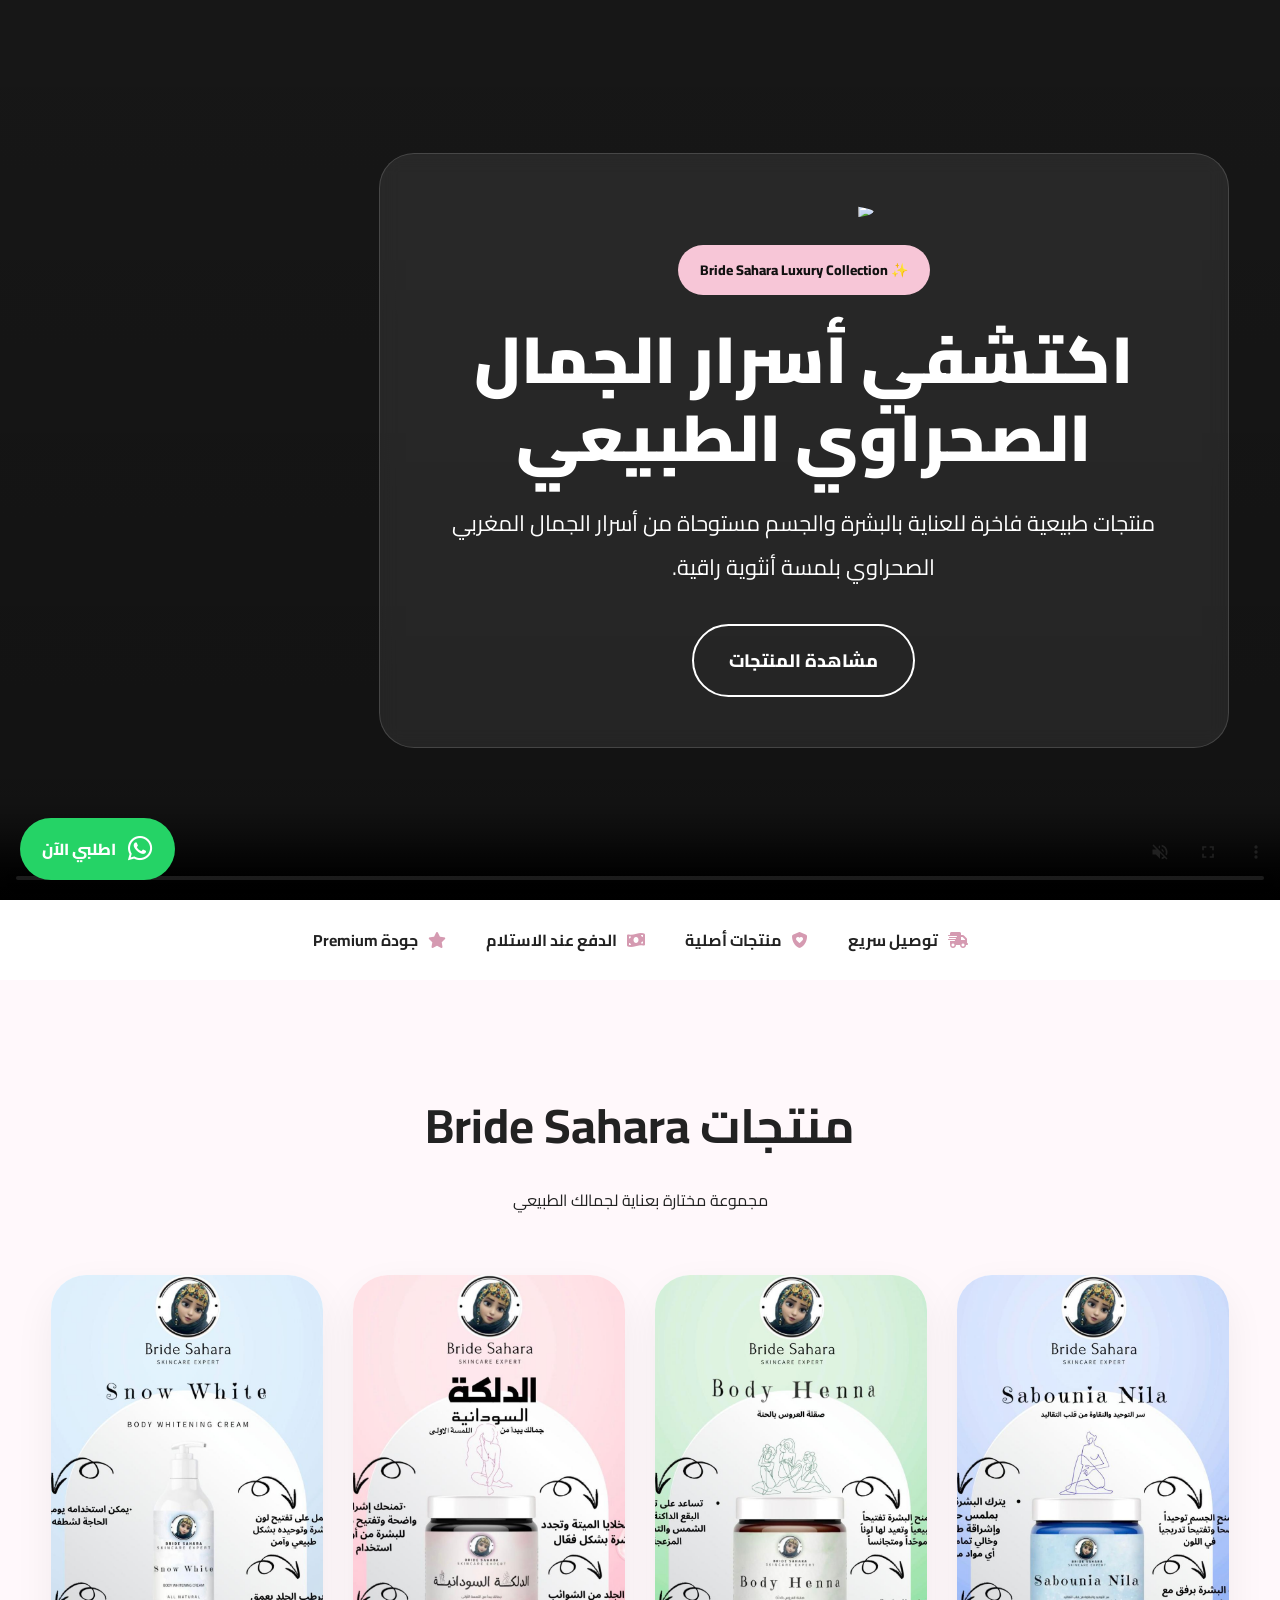
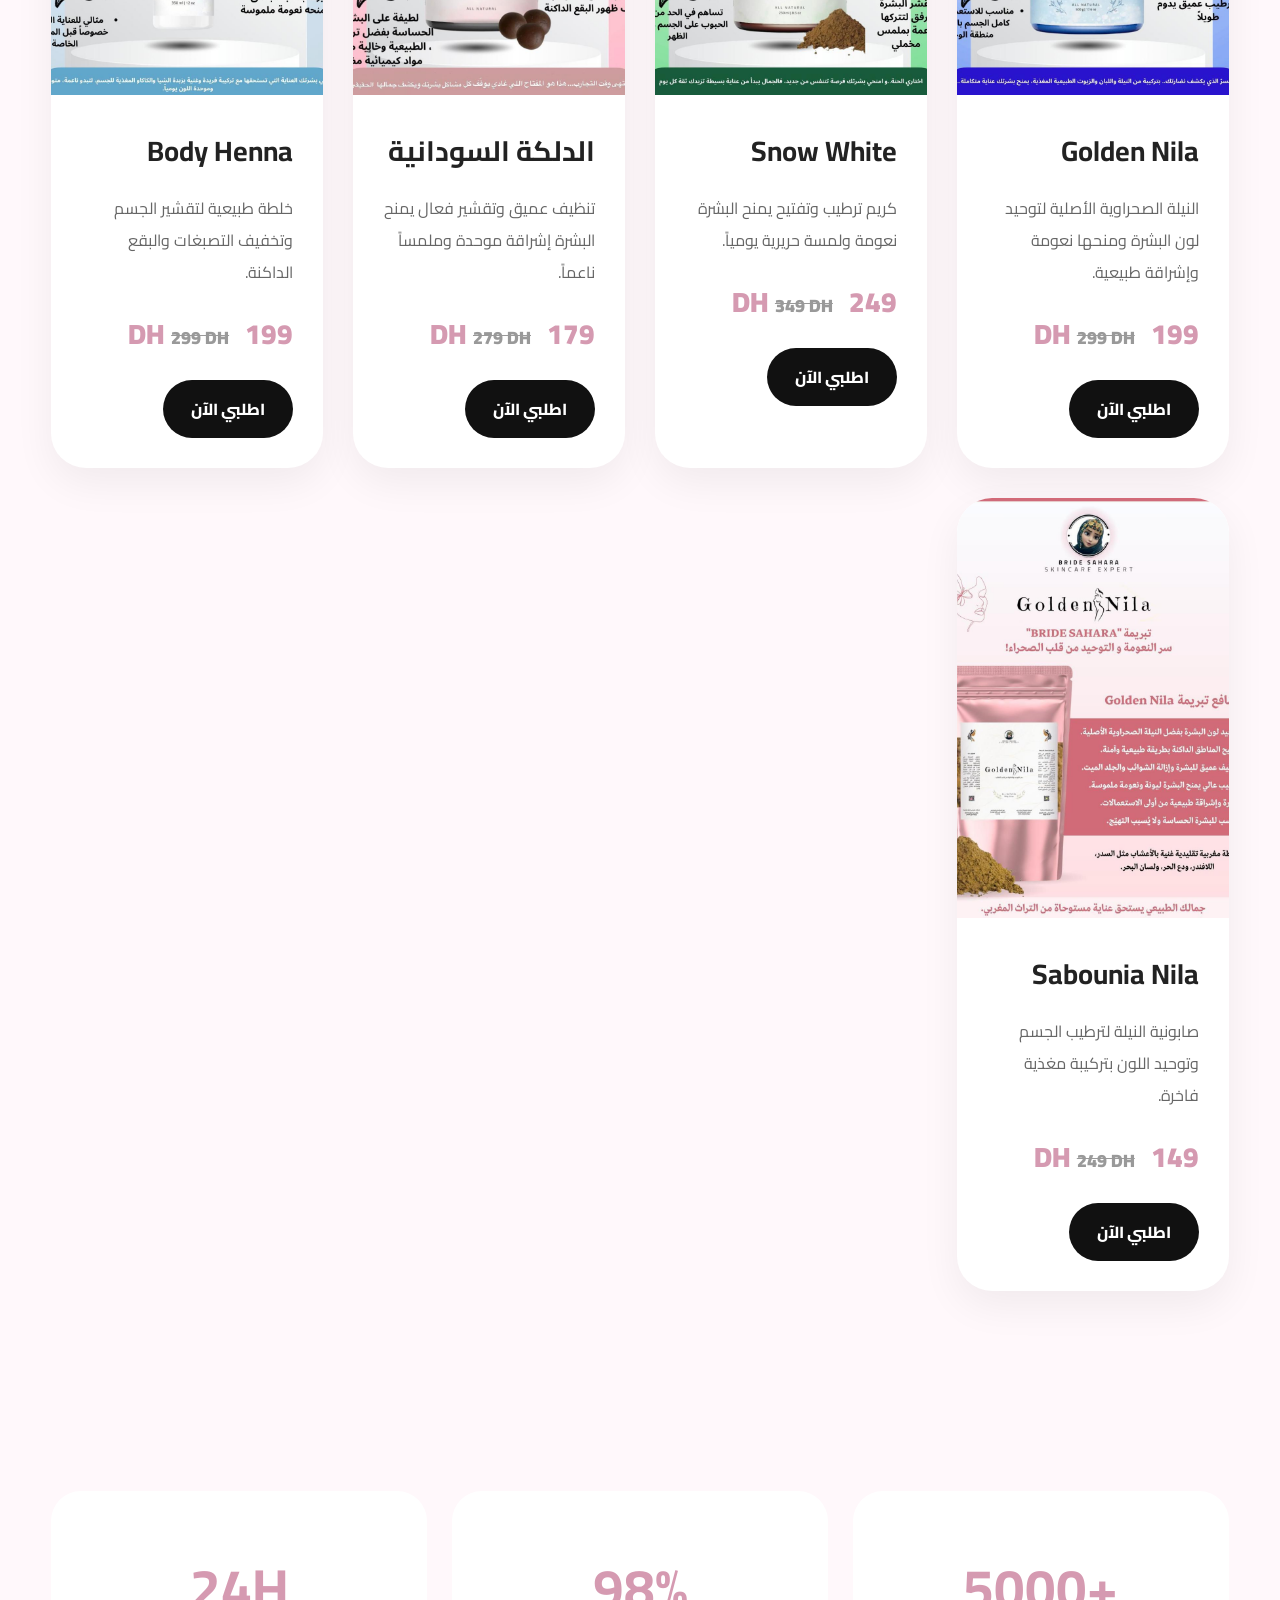
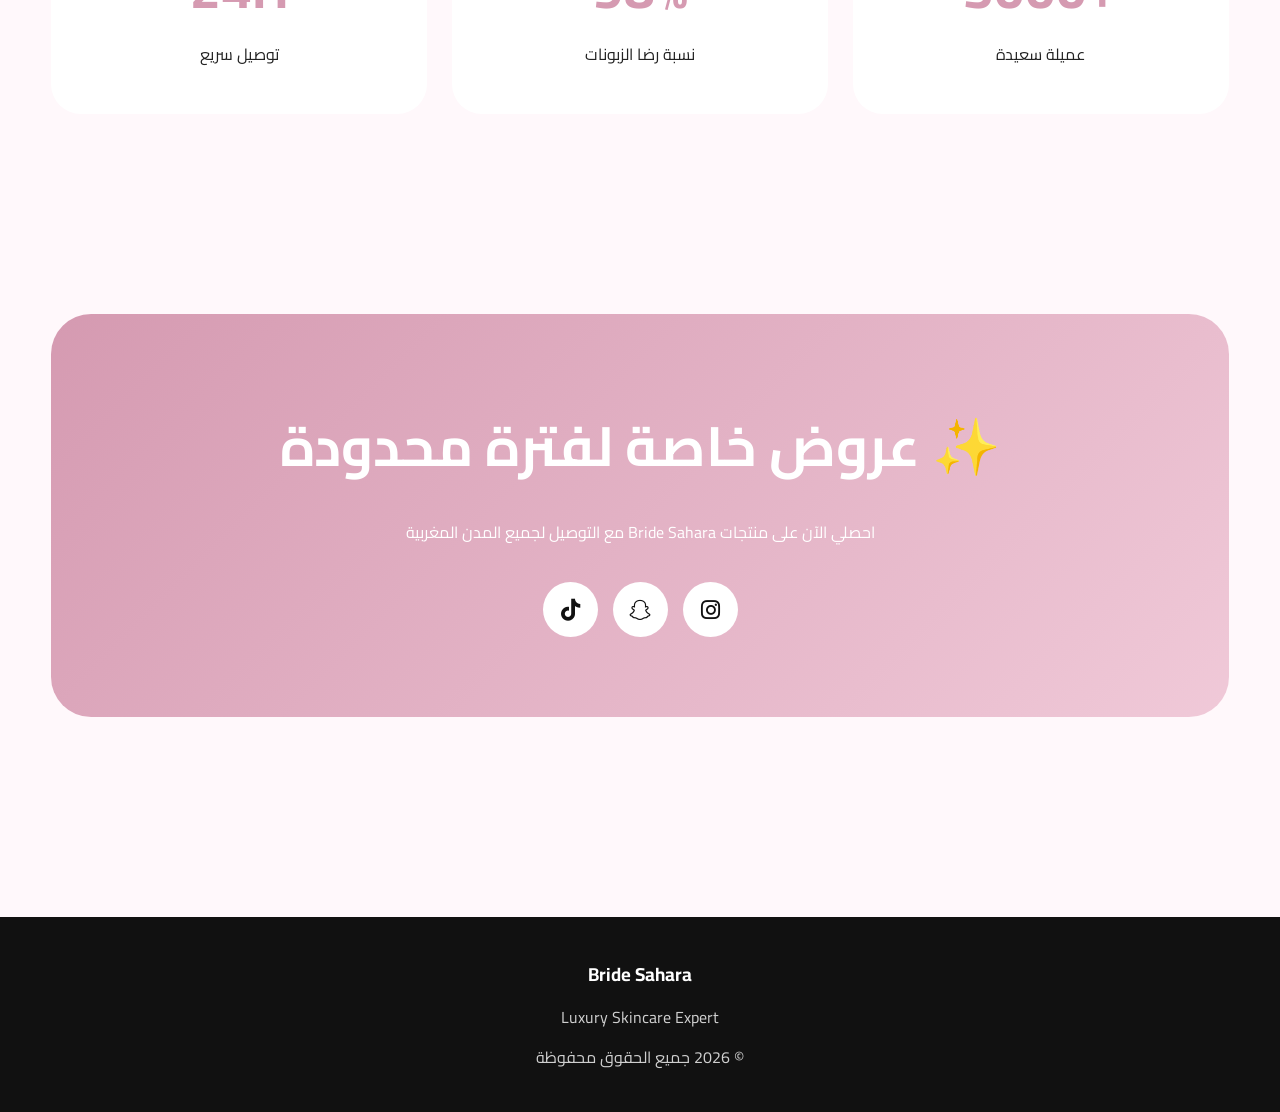
==== index.html @ 2fd05257 "Update index.html" ====
<!DOCTYPE html>
<html lang="ar" dir="rtl">

<head>

  <meta charset="UTF-8" />

  <meta name="viewport"
    content="width=device-width, initial-scale=1.0" />

  <title>Bride Sahara | Luxury Skincare</title>

  <meta name="description"
    content="Bride Sahara منتجات طبيعية فاخرة للعناية بالبشرة والجسم مستوحاة من أسرار الجمال الصحراوي المغربي." />

  <meta name="keywords"
    content="Bride Sahara, العناية بالبشرة, النيلة الصحراوية, الدلكة السودانية, الحمام المغربي" />

  <link rel="preconnect"
    href="https://fonts.googleapis.com">

  <link rel="preconnect"
    href="https://fonts.gstatic.com"
    crossorigin>

  <link
    href="https://fonts.googleapis.com/css2?family=Cairo:wght@300;400;600;700;800;900&display=swap"
    rel="stylesheet">

  <link rel="stylesheet"
    href="https://cdnjs.cloudflare.com/ajax/libs/font-awesome/6.5.2/css/all.min.css" />

  <link rel="stylesheet"
    href="https://unpkg.com/aos@2.3.4/dist/aos.css" />

  <link rel="stylesheet"
    href="style.css">

</head>

<body>

  <!-- HERO -->

  <section class="hero">

    <div class="video-container">

  <video class="hero-video"
    autoplay
    muted
    loop
    playsinline
    controls>

    <source src="./images/1.mp4"
      type="video/mp4">

  </video>

</div>

    <div class="hero-overlay"></div>

    <div class="container">

      <div class="hero-content"
        data-aos="zoom-in">

        <img src="images/logo.png"
          class="logo">

        <span class="badge">

          ✨ Bride Sahara Luxury Collection

        </span>

        <h1>

          اكتشفي أسرار الجمال الصحراوي الطبيعي

        </h1>

        <p>

          منتجات طبيعية فاخرة للعناية بالبشرة والجسم مستوحاة من أسرار الجمال المغربي الصحراوي بلمسة أنثوية راقية.

        </p>

        <div class="hero-btns">

          <a href="#products"
            class="btn btn-outline">

            مشاهدة المنتجات

          </a>

        </div>

      </div>

    </div>

  </section>

  <!-- TRUST -->

  <section class="trust-bar">

    <div class="trust-item">
      <i class="fa-solid fa-truck-fast"></i>
      توصيل سريع
    </div>

    <div class="trust-item">
      <i class="fa-solid fa-shield-heart"></i>
      منتجات أصلية
    </div>

    <div class="trust-item">
      <i class="fa-solid fa-money-bill-wave"></i>
      الدفع عند الاستلام
    </div>

    <div class="trust-item">
      <i class="fa-solid fa-star"></i>
      جودة Premium
    </div>

  </section>

  <!-- PRODUCTS -->

  <section class="section"
    id="products">

    <div class="container">

      <div class="section-title"
        data-aos="fade-up">

        <h2>

          منتجات Bride Sahara

        </h2>

        <p>

          مجموعة مختارة بعناية لجمالك الطبيعي

        </p>

      </div>

      <div class="products-grid">

        <!-- PRODUCT 1 -->

        <div class="product-card"
          data-aos="fade-up">

          <img src="images/1.jpeg">

          <div class="product-info">

            <h3>Golden Nila</h3>

            <p>

              النيلة الصحراوية الأصلية لتوحيد لون البشرة ومنحها نعومة وإشراقة طبيعية.

            </p>

            <div class="product-price">

              199 DH

              <span>

                299 DH

              </span>

            </div>

            <button class="product-btn"
              onclick="openModal('Golden Nila')">

              اطلبي الآن

            </button>

          </div>

        </div>

        <!-- PRODUCT 2 -->

        <div class="product-card"
          data-aos="fade-up">

          <img src="images/2.jpeg">

          <div class="product-info">

            <h3>Snow White</h3>

            <p>

              كريم ترطيب وتفتيح يمنح البشرة نعومة ولمسة حريرية يومياً.

            </p>

            <div class="product-price">

              249 DH

              <span>

                349 DH

              </span>

            </div>

            <button class="product-btn"
              onclick="openModal('Snow White')">

              اطلبي الآن

            </button>

          </div>

        </div>

        <!-- PRODUCT 3 -->

        <div class="product-card"
          data-aos="fade-up">

          <img src="images/3.jpeg">

          <div class="product-info">

            <h3>الدلكة السودانية</h3>

            <p>

              تنظيف عميق وتقشير فعال يمنح البشرة إشراقة موحدة وملمساً ناعماً.

            </p>

            <div class="product-price">

              179 DH

              <span>

                279 DH

              </span>

            </div>

            <button class="product-btn"
              onclick="openModal('الدلكة السودانية')">

              اطلبي الآن

            </button>

          </div>

        </div>

        <!-- PRODUCT 4 -->

        <div class="product-card"
          data-aos="fade-up">

          <img src="images/4.jpeg">

          <div class="product-info">

            <h3>Body Henna</h3>

            <p>

              خلطة طبيعية لتقشير الجسم وتخفيف التصبغات والبقع الداكنة.

            </p>

            <div class="product-price">

              199 DH

              <span>

                299 DH

              </span>

            </div>

            <button class="product-btn"
              onclick="openModal('Body Henna')">

              اطلبي الآن

            </button>

          </div>

        </div>

        <!-- PRODUCT 5 -->

        <div class="product-card"
          data-aos="fade-up">

          <img src="images/5.jpeg">

          <div class="product-info">

            <h3>Sabounia Nila</h3>

            <p>

              صابونية النيلة لترطيب الجسم وتوحيد اللون بتركيبة مغذية فاخرة.

            </p>

            <div class="product-price">

              149 DH

              <span>

                249 DH

              </span>

            </div>

            <button class="product-btn"
              onclick="openModal('Sabounia Nila')">

              اطلبي الآن

            </button>

          </div>

        </div>

      </div>

    </div>

  </section>

  <!-- STATS -->

  <section class="section">

    <div class="container">

      <div class="stats">

        <div class="stat-box"
          data-aos="fade-up">

          <h3>+5000</h3>

          <p>

            عميلة سعيدة

          </p>

        </div>

        <div class="stat-box"
          data-aos="fade-up">

          <h3>98%</h3>

          <p>

            نسبة رضا الزبونات

          </p>

        </div>

        <div class="stat-box"
          data-aos="fade-up">

          <h3>24H</h3>

          <p>

            توصيل سريع

          </p>

        </div>

      </div>

    </div>

  </section>

  <!-- OFFER -->

  <section class="section">

    <div class="container">

      <div class="offer"
        data-aos="zoom-in">

        <h2>

          ✨ عروض خاصة لفترة محدودة

        </h2>

        <p>

          احصلي الآن على منتجات Bride Sahara مع التوصيل لجميع المدن المغربية

        </p>

        <div class="socials">

          <a href="https://www.instagram.com/bride_sahara/"
            target="_blank">

            <i class="fab fa-instagram"></i>

          </a>

          <a href="https://www.snapchat.com/@bride_sahara"
            target="_blank">

            <i class="fab fa-snapchat"></i>

          </a>

          <a href="https://www.tiktok.com/@bride__sahara"
            target="_blank">

            <i class="fab fa-tiktok"></i>

          </a>

        </div>

      </div>

    </div>

  </section>

  <!-- ORDER MODAL -->

  <div class="order-modal"
    id="orderModal">

    <div class="order-box">

      <span class="close-modal"
        onclick="closeModal()">

        &times;

      </span>

      <h2>

        طلب المنتج

      </h2>

      <form id="orderForm">

        <input type="text"
          id="fullname"
          placeholder="الاسم الكامل"
          required>

        <input type="tel"
          id="phone"
          placeholder="رقم الهاتف"
          required>

        <input type="text"
          id="address"
          placeholder="العنوان"
          required>

        <input type="text"
          id="product"
          readonly>

        <button type="submit">

          تأكيد الطلب عبر واتساب

        </button>

      </form>

    </div>

  </div>

  <!-- FLOATING -->

  <a href="https://wa.me/212605945494"
    class="floating-whatsapp"
    target="_blank">

    <i class="fab fa-whatsapp"></i>

    <span>

      اطلبي الآن

    </span>

  </a>

  <!-- FOOTER -->

  <footer>

    <h3>

      Bride Sahara

    </h3>

    <p>

      Luxury Skincare Expert

    </p>

    <p>

      © 2026 جميع الحقوق محفوظة

    </p>

  </footer>

  <script src="https://unpkg.com/aos@2.3.4/dist/aos.js"></script>

  <script>

    AOS.init({
      duration:1000,
      once:true
    });

    function openModal(productName){

      document.getElementById("orderModal").style.display = "flex";

      document.getElementById("product").value = productName;

    }

    function closeModal(){

      document.getElementById("orderModal").style.display = "none";

    }

    window.onclick = function(e){

      const modal = document.getElementById("orderModal");

      if(e.target == modal){

        modal.style.display = "none";

      }

    }

    document.getElementById("orderForm").addEventListener("submit",function(e){

      e.preventDefault();

      let fullname = document.getElementById("fullname").value;

      let phone = document.getElementById("phone").value;

      let address = document.getElementById("address").value;

      let product = document.getElementById("product").value;

      let message =
`طلب جديد %0A
الاسم: ${fullname}%0A
الهاتف: ${phone}%0A
العنوان: ${address}%0A
المنتج: ${product}`;

      window.open(`https://wa.me/212605945494?text=${message}`,'_blank');

    });

  </script>

</body>

</html>
---- style.css ----
*{
  margin:0;
  padding:0;
  box-sizing:border-box;
}

html{
  scroll-behavior:smooth;
}

body{
  font-family:'Cairo',sans-serif;
  background:#fff8fb;
  color:#222;
  overflow-x:hidden;
}

img{
  max-width:100%;
  display:block;
}

a{
  text-decoration:none;
}

.container{
  width:92%;
  max-width:1250px;
  margin:auto;
}

/* HERO */

.hero{
  min-height:100vh;
  position:relative;
  overflow:hidden;
  display:flex;
  align-items:center;
  justify-content:center;
  padding:120px 0;
}

.hero-video{
  position:absolute;
  inset:0;
  width:100%;
  height:100%;
  object-fit:cover;
}

.hero-overlay{
  position:absolute;
  inset:0;
  background:linear-gradient(rgba(0,0,0,.55),rgba(0,0,0,.65));
}

.hero-content{
  position:relative;
  z-index:5;
  text-align:center;
  color:white;
  max-width:850px;
  padding:50px;
  border-radius:35px;
  backdrop-filter:blur(10px);
  background:rgba(255,255,255,.08);
  border:1px solid rgba(255,255,255,.15);
}

.logo{
  width:140px;
  margin:auto;
  margin-bottom:25px;
  border-radius:50%;
}

.badge{
  display:inline-block;
  background:#f7c6d7;
  color:#111;
  padding:12px 22px;
  border-radius:60px;
  font-size:14px;
  font-weight:800;
  margin-bottom:25px;
}

.hero h1{
  font-size:65px;
  line-height:1.2;
  margin-bottom:25px;
  font-weight:900;
}

.hero p{
  font-size:22px;
  line-height:2;
  margin-bottom:35px;
}

.hero-btns{
  display:flex;
  gap:15px;
  justify-content:center;
  flex-wrap:wrap;
}

.btn{
  padding:18px 35px;
  border-radius:60px;
  font-size:18px;
  font-weight:800;
}

.btn-outline{
  border:2px solid white;
  color:white;
}

/* TRUST */

.trust-bar{
  background:white;
  padding:25px;
  display:flex;
  justify-content:center;
  gap:40px;
  flex-wrap:wrap;
}

.trust-item{
  display:flex;
  align-items:center;
  gap:10px;
  font-weight:700;
}

.trust-item i{
  color:#d59ab1;
}

/* SECTION */

.section{
  padding:100px 0;
}

.section-title{
  text-align:center;
  margin-bottom:60px;
}

.section-title h2{
  font-size:48px;
  margin-bottom:15px;
}

/* PRODUCTS */

.products-grid{
  display:grid;
  grid-template-columns:repeat(auto-fit,minmax(270px,1fr));
  gap:30px;
}

.product-card{
  background:white;
  border-radius:35px;
  overflow:hidden;
  box-shadow:0 15px 40px rgba(0,0,0,.06);
  transition:.4s;
}

.product-card:hover{
  transform:translateY(-10px);
}

.product-card img{
  width:100%;
  height:420px;
  object-fit:cover;
}

.product-info{
  padding:30px;
}

.product-info h3{
  font-size:28px;
  margin-bottom:15px;
}

.product-info p{
  line-height:2;
  color:#666;
  margin-bottom:20px;
}

.product-price{
  font-size:28px;
  font-weight:900;
  color:#d59ab1;
  margin-bottom:20px;
}

.product-price span{
  font-size:18px;
  color:#999;
  text-decoration:line-through;
  margin-right:10px;
}

.product-btn{
  border:none;
  background:#111;
  color:white;
  padding:14px 28px;
  border-radius:50px;
  font-family:'Cairo',sans-serif;
  font-size:16px;
  font-weight:800;
  cursor:pointer;
}

/* STATS */

.stats{
  display:grid;
  grid-template-columns:repeat(auto-fit,minmax(240px,1fr));
  gap:25px;
}

.stat-box{
  background:white;
  padding:45px;
  border-radius:30px;
  text-align:center;
}

.stat-box h3{
  font-size:55px;
  color:#d59ab1;
}

/* OFFER */

.offer{
  background:linear-gradient(135deg,#d59ab1,#f0c9d8);
  border-radius:40px;
  padding:80px 30px;
  text-align:center;
  color:white;
}

.offer h2{
  font-size:55px;
  margin-bottom:20px;
}

/* SOCIAL */

.socials{
  display:flex;
  justify-content:center;
  gap:15px;
  margin-top:35px;
}

.socials a{
  width:55px;
  height:55px;
  border-radius:50%;
  background:white;
  color:#111;
  display:flex;
  align-items:center;
  justify-content:center;
  font-size:22px;
}

/* MODAL */

.order-modal{
  position:fixed;
  inset:0;
  background:rgba(0,0,0,.7);
  display:none;
  align-items:center;
  justify-content:center;
  z-index:9999;
  padding:20px;
}

.order-box{
  background:white;
  width:100%;
  max-width:500px;
  border-radius:30px;
  padding:40px;
  position:relative;
}

.close-modal{
  position:absolute;
  top:15px;
  left:20px;
  font-size:35px;
  cursor:pointer;
}

.order-box h2{
  margin-bottom:25px;
  text-align:center;
}

.order-box form{
  display:flex;
  flex-direction:column;
  gap:15px;
}

.order-box input{
  padding:16px;
  border-radius:14px;
  border:1px solid #ddd;
  font-family:'Cairo',sans-serif;
}

.order-box button{
  background:#25D366;
  color:white;
  border:none;
  padding:16px;
  border-radius:14px;
  font-size:18px;
  font-weight:800;
  cursor:pointer;
}

/* FLOATING */

.floating-whatsapp{
  position:fixed;
  bottom:20px;
  left:20px;
  background:#25D366;
  color:white;
  padding:16px 22px;
  border-radius:60px;
  display:flex;
  align-items:center;
  gap:12px;
  z-index:999;
  font-weight:800;
}

.floating-whatsapp i{
  font-size:28px;
}

/* FOOTER */

footer{
  background:#111;
  color:white;
  text-align:center;
  padding:40px 20px;
  margin-top:100px;
}

footer p{
  opacity:.8;
  margin-top:10px;
}

/* MOBILE */

@media(max-width:768px){

  .hero{
    padding:80px 0;
  }

  .hero-content{
    padding:35px 25px;
  }

  .hero h1{
    font-size:40px;
  }

  .hero p{
    font-size:18px;
  }

  .section-title h2{
    font-size:34px;
  }

  .offer h2{
    font-size:38px;
  }

  .product-card img{
    height:auto;
  }

}
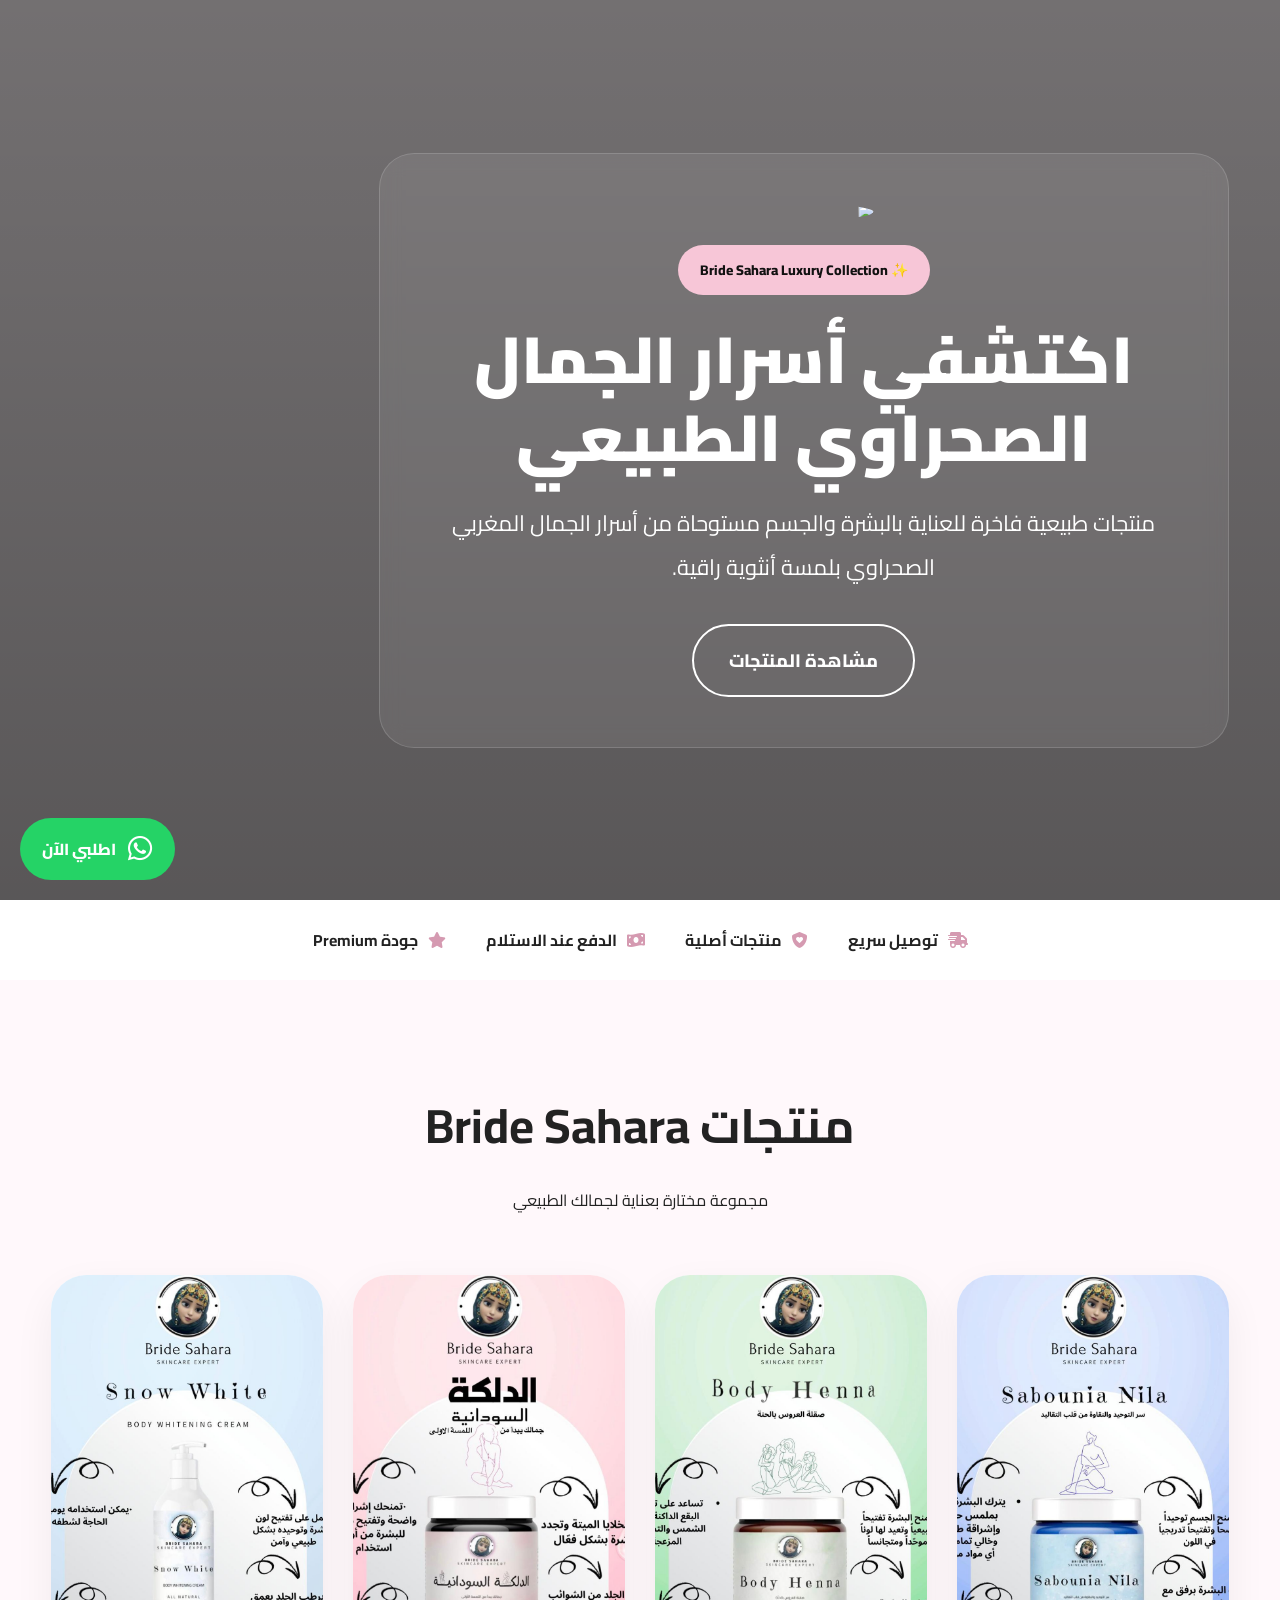
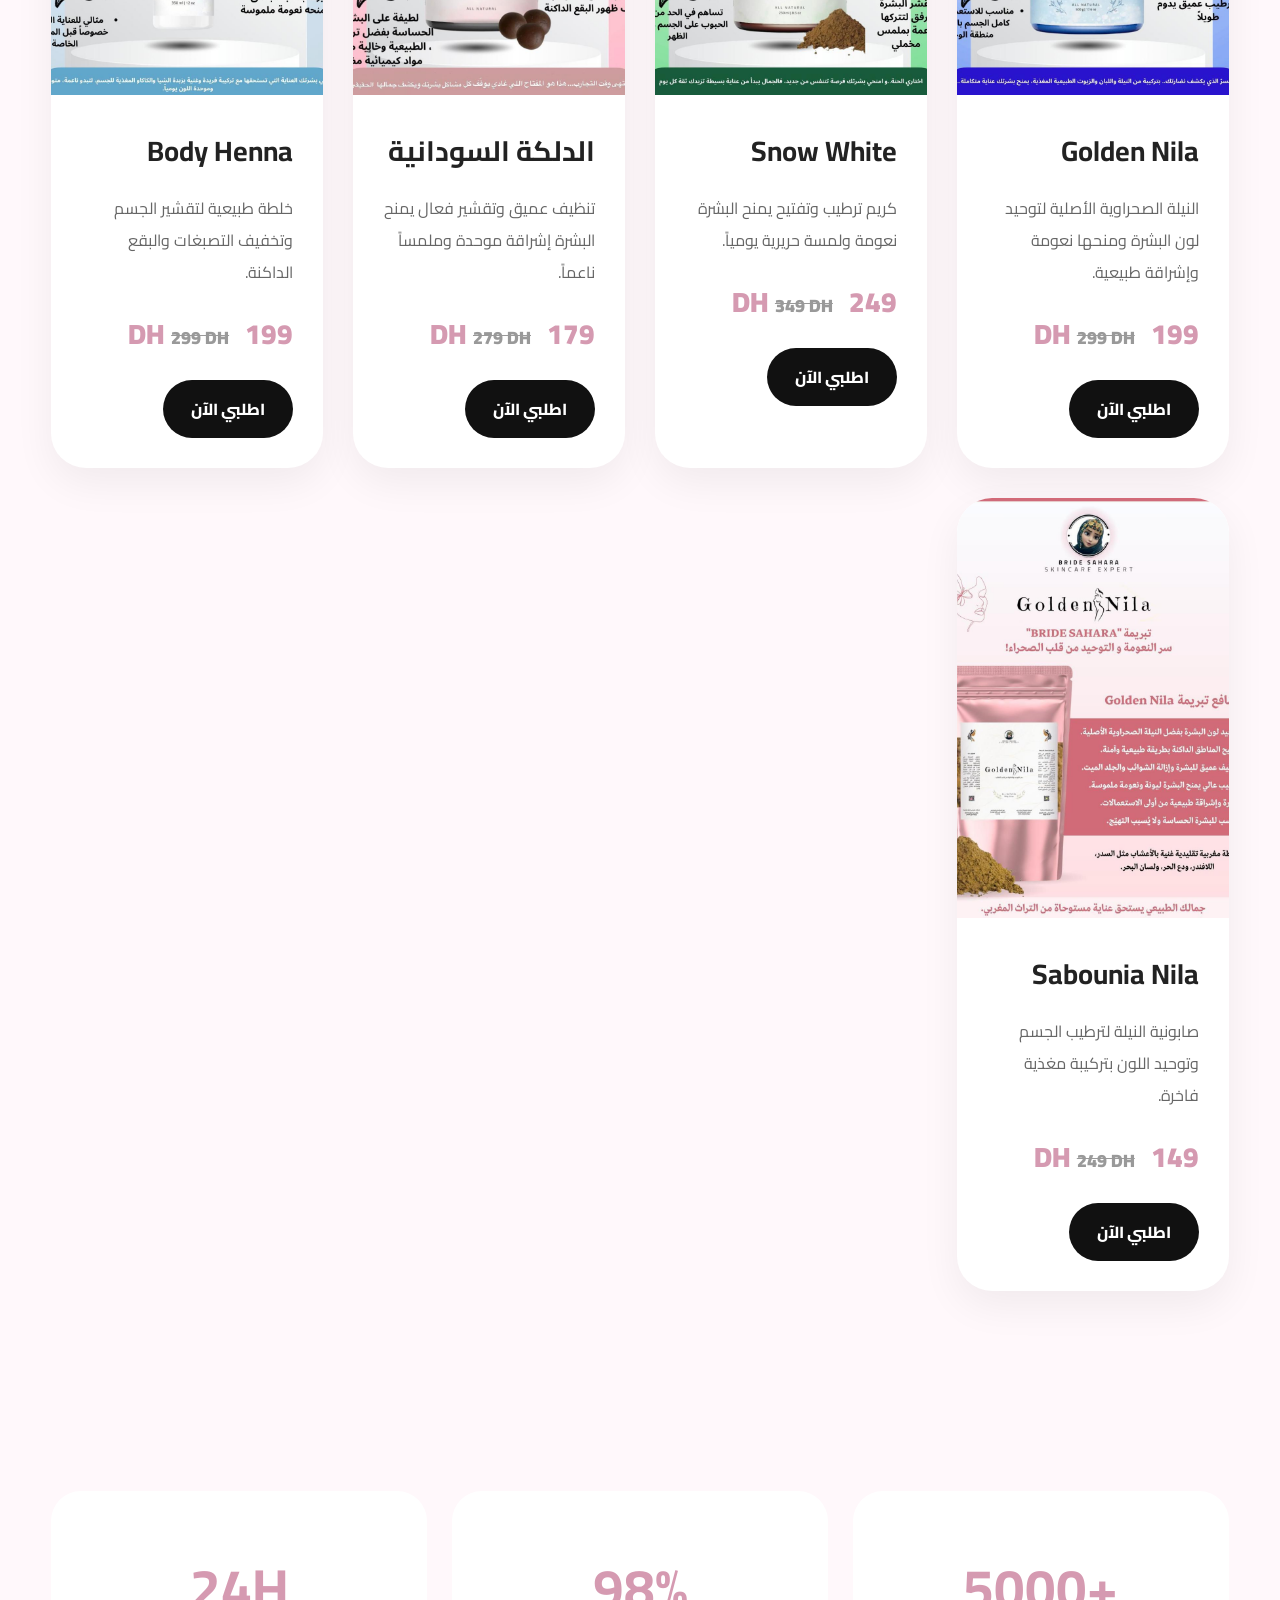
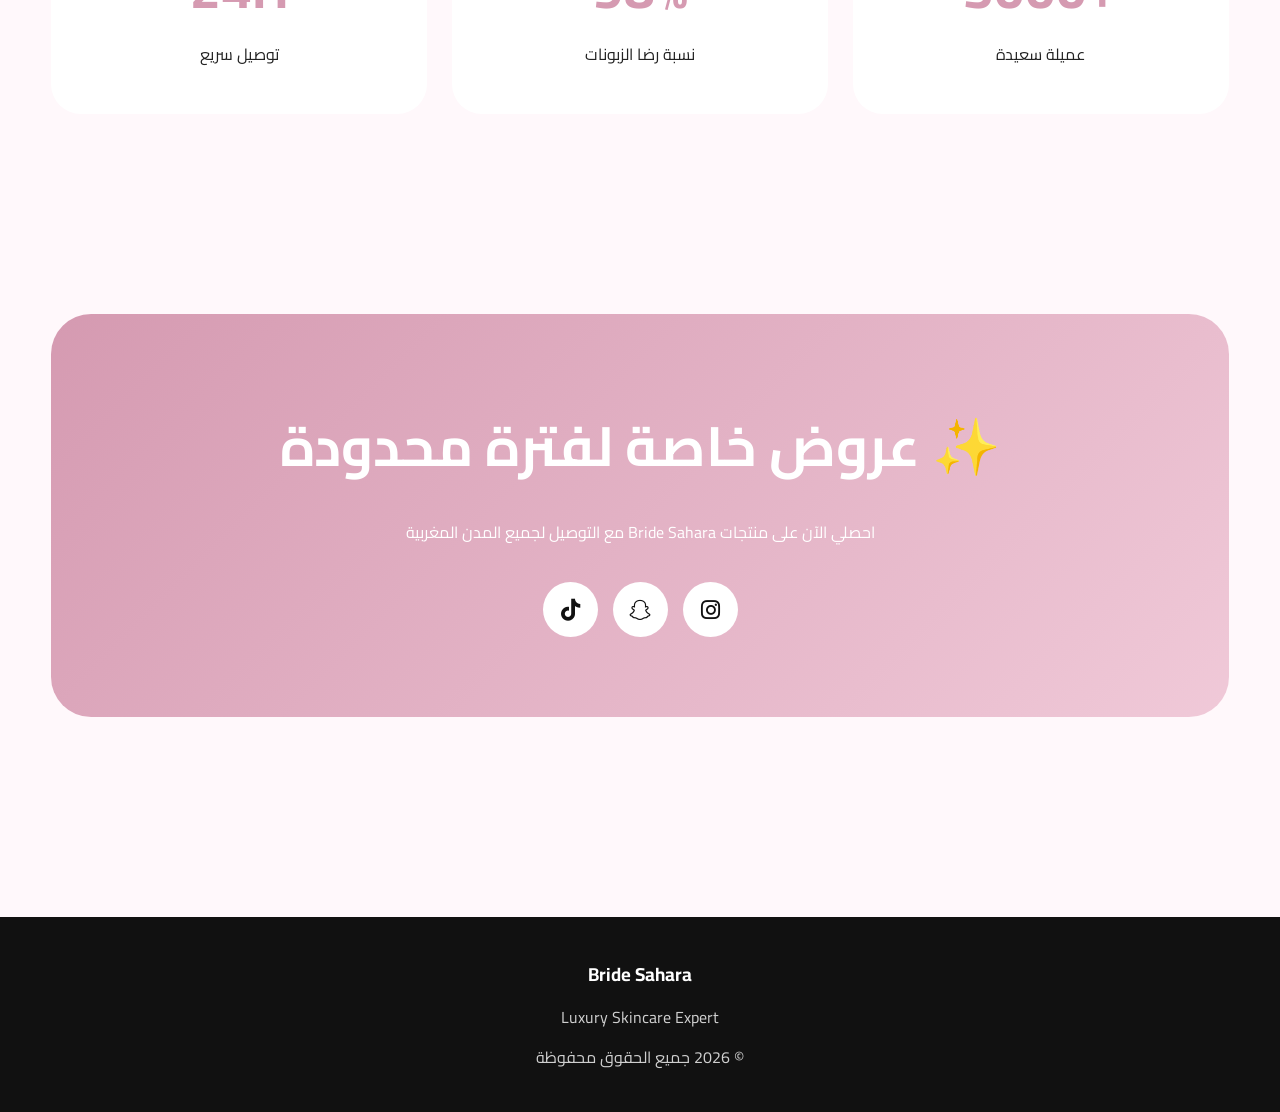
==== commit 0e679574: "Update index.html" ====
--- a/index.html
+++ b/index.html
@@ -46,19 +46,18 @@
 
     <div class="video-container">
 
-  <video class="hero-video"
-    autoplay
-    muted
-    loop
-    playsinline
-    controls>
-
-    <source src="./images/1.mp4"
-      type="video/mp4">
-
-  </video>
-
-</div>
+      <video class="hero-video"
+        autoplay
+        muted
+        loop
+        playsinline>
+
+        <source src="./images/1.mp4"
+          type="video/mp4">
+
+      </video>
+
+    </div>
 
     <div class="hero-overlay"></div>
 
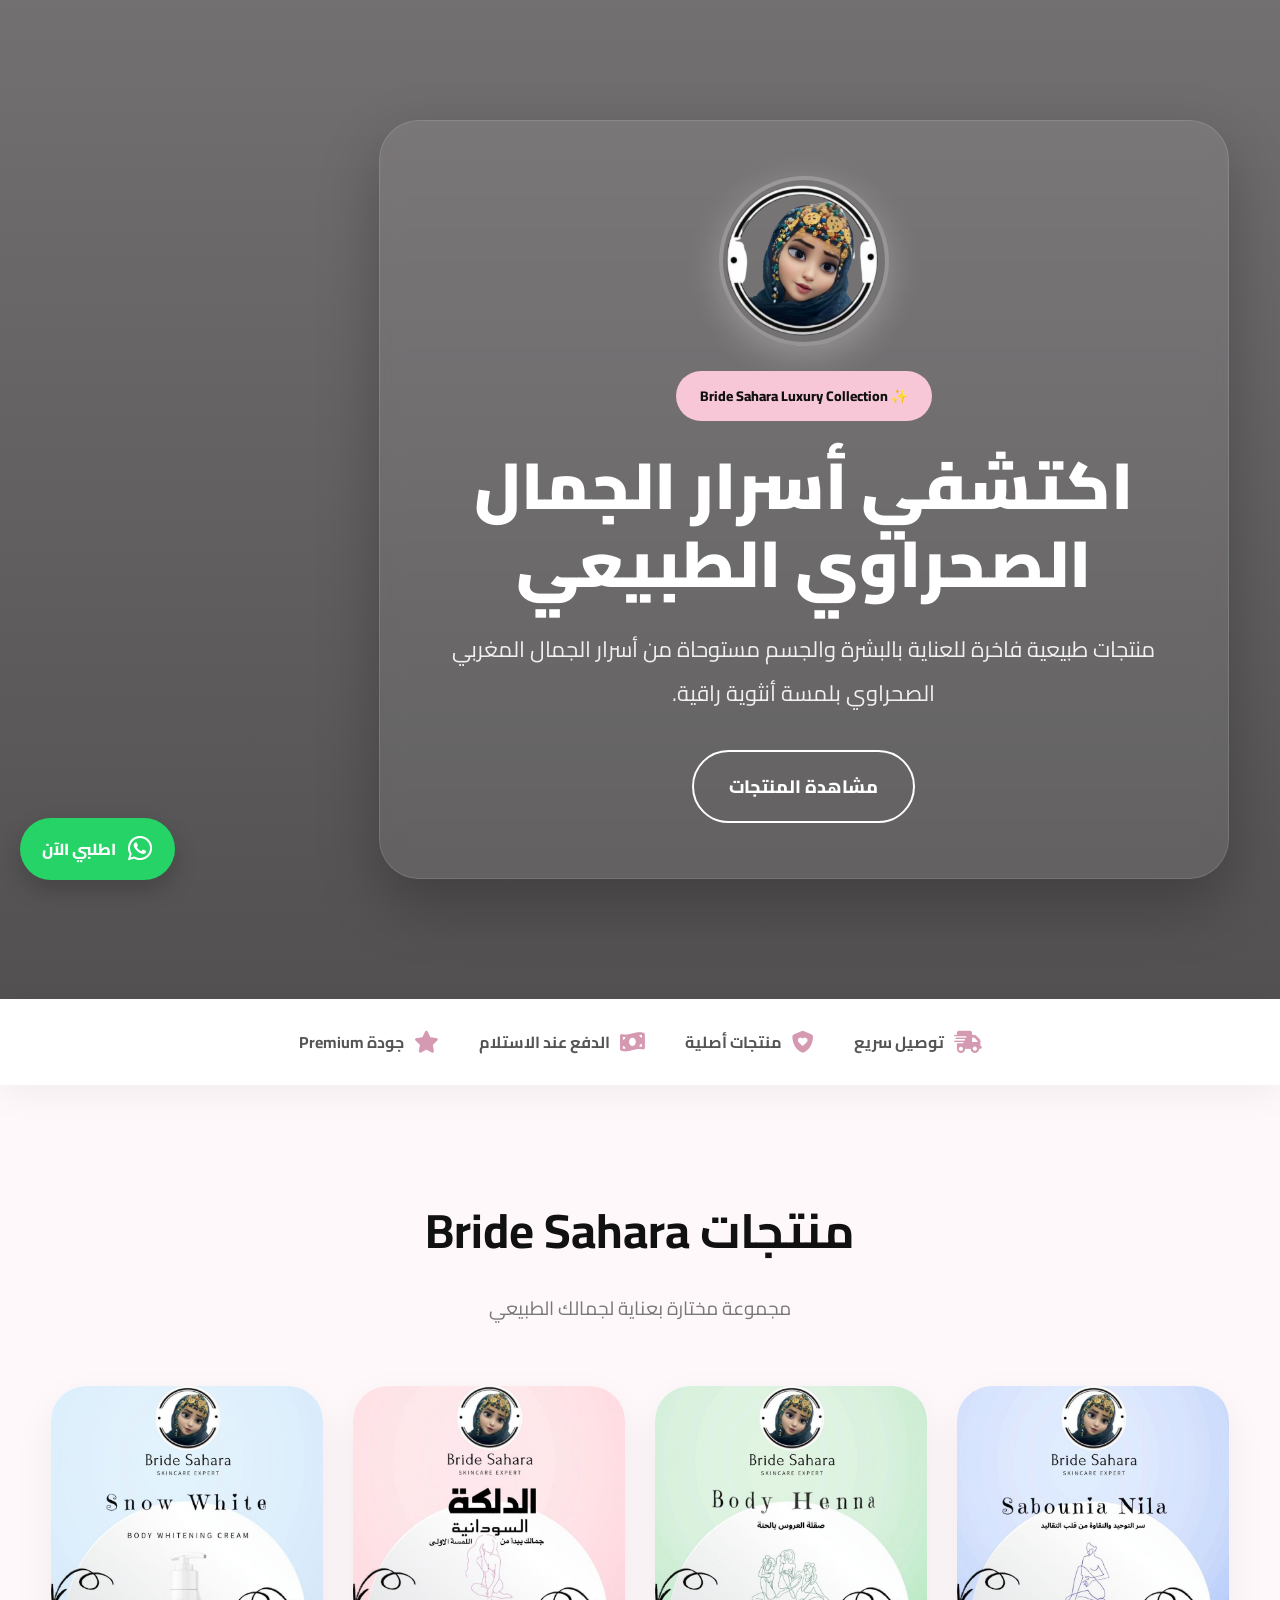
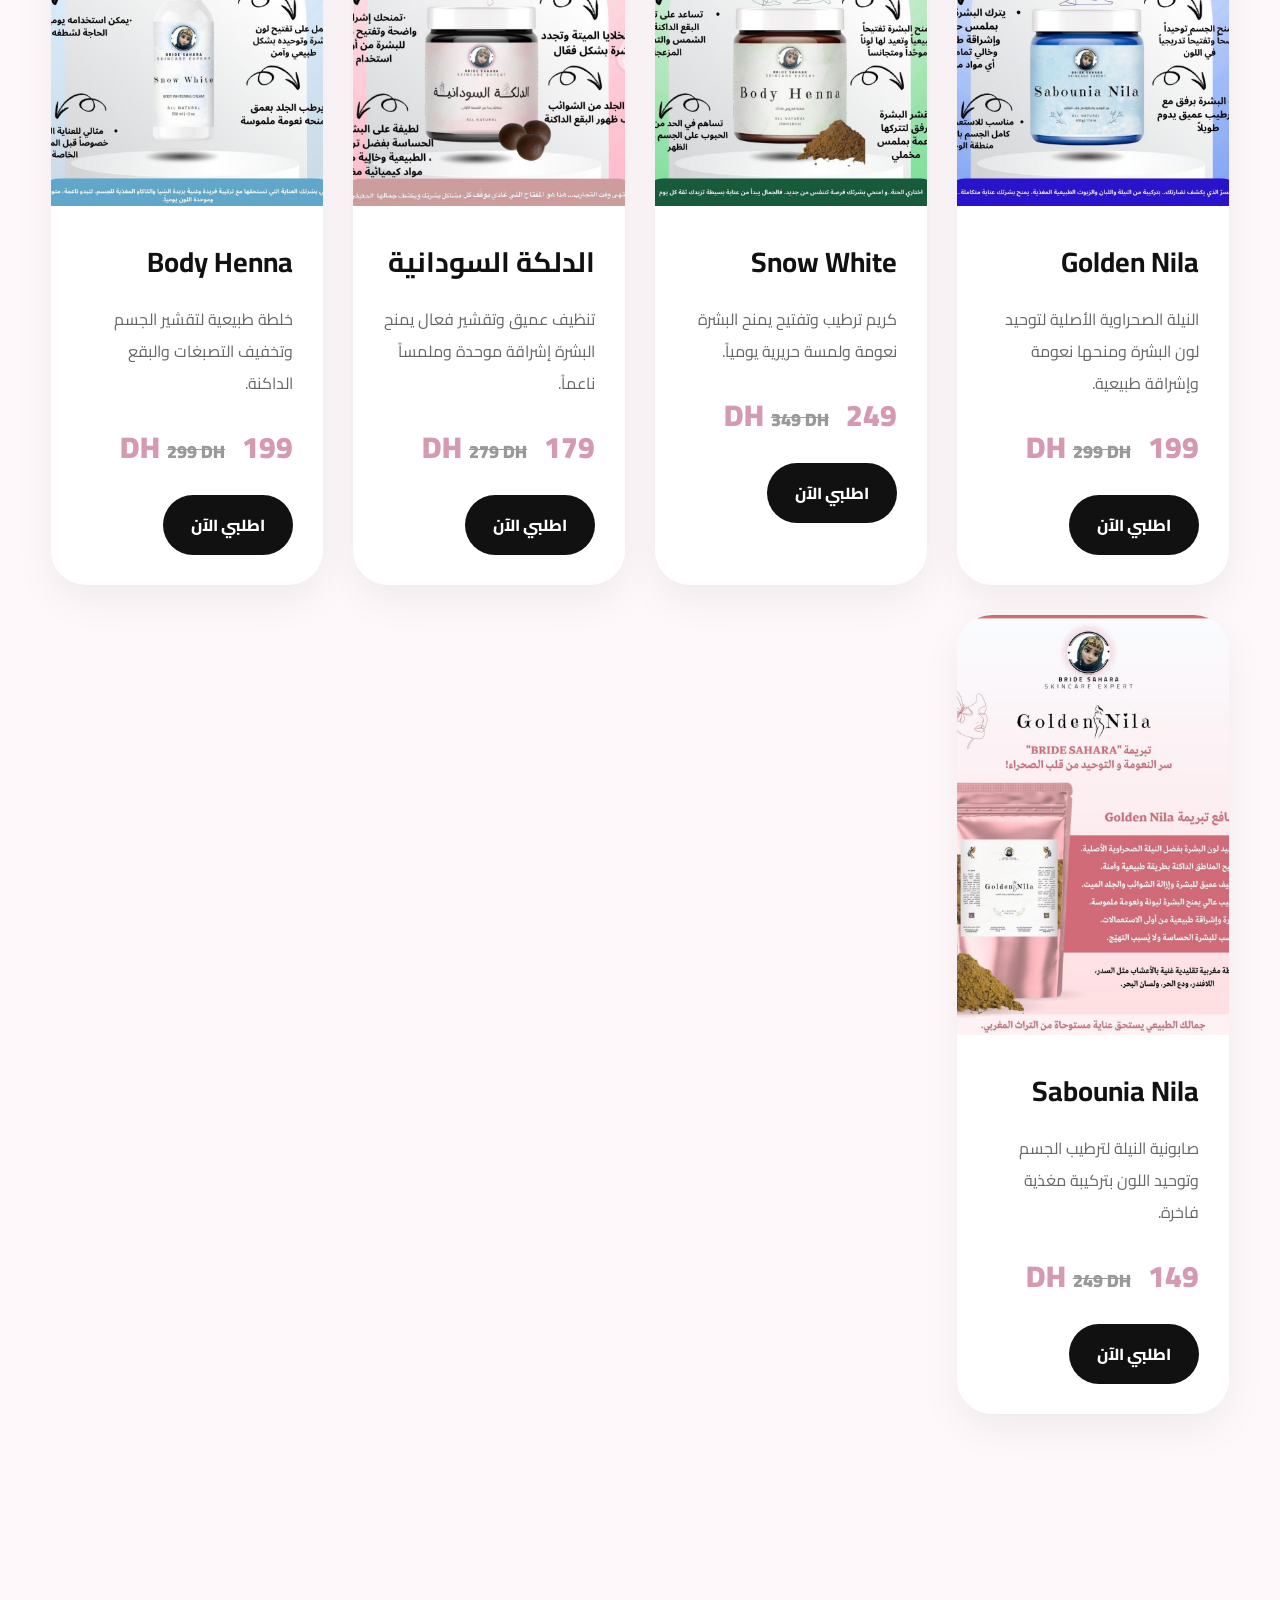
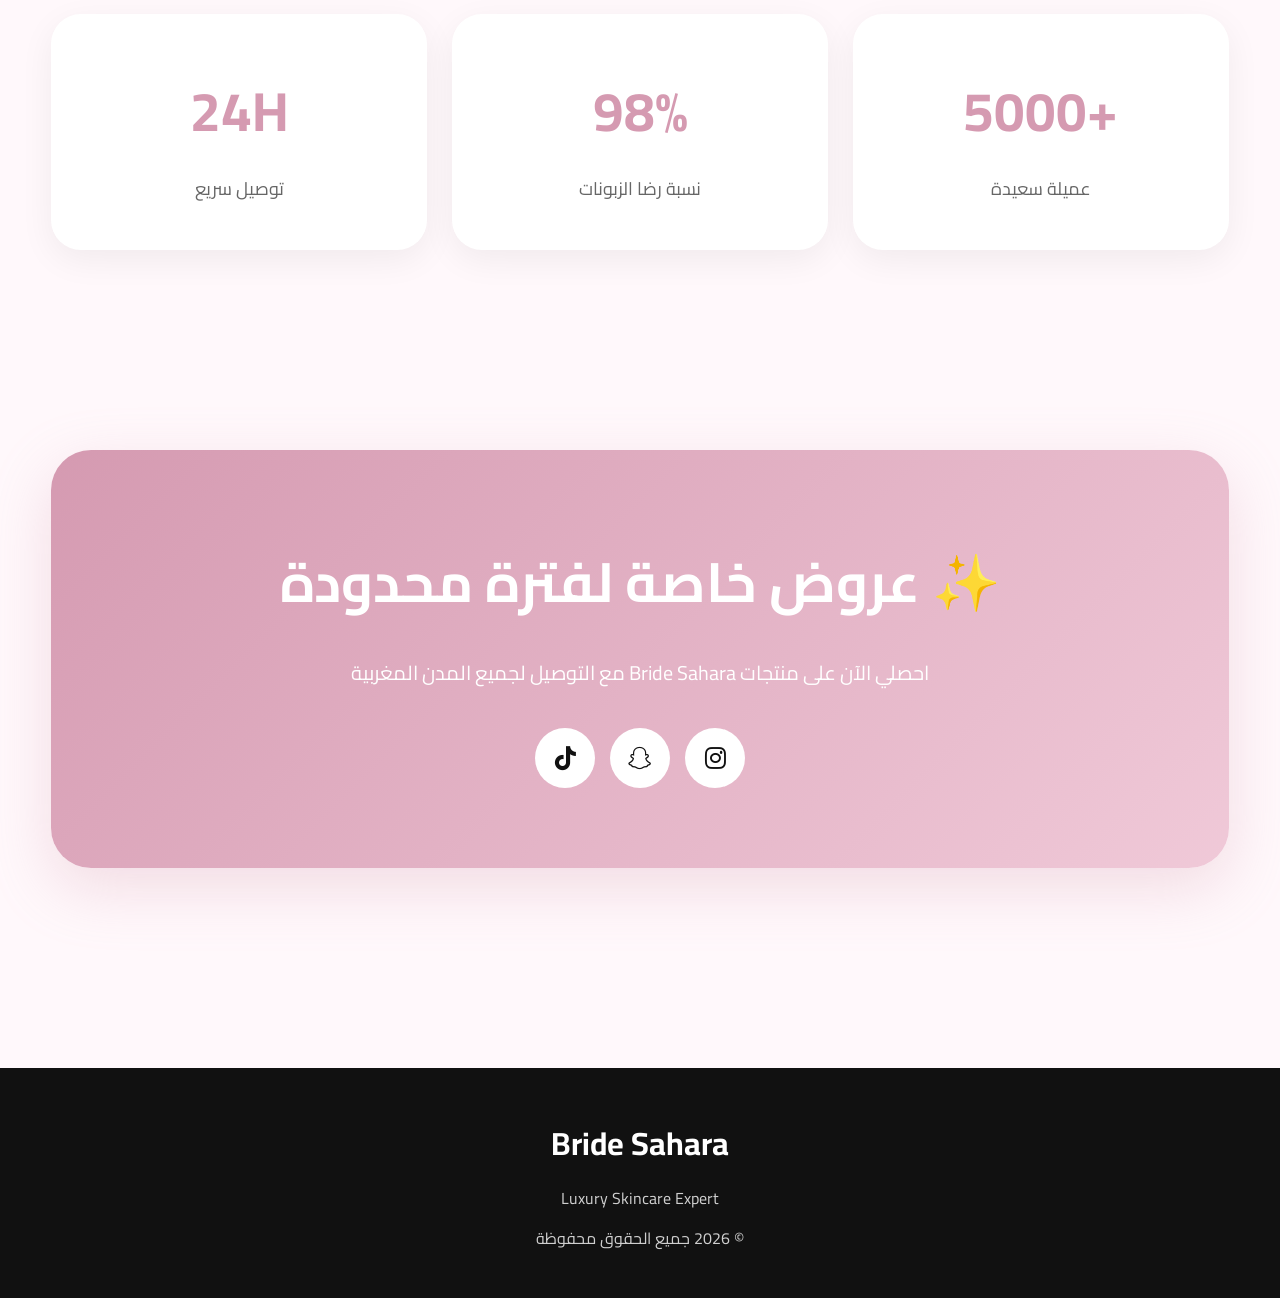
==== commit 21c9a857: "Update index.html" ====
--- a/index.html
+++ b/index.html
@@ -66,7 +66,7 @@
       <div class="hero-content"
         data-aos="zoom-in">
 
-        <img src="images/logo.png"
+        <img src="./images/logo.png"
           class="logo">
 
         <span class="badge">
--- a/style.css
+++ b/style.css
@@ -42,18 +42,28 @@
   padding:120px 0;
 }
 
-.hero-video{
+.video-container{
   position:absolute;
   inset:0;
   width:100%;
   height:100%;
+  overflow:hidden;
+}
+
+.hero-video{
+  width:100%;
+  height:100%;
   object-fit:cover;
 }
 
 .hero-overlay{
   position:absolute;
   inset:0;
-  background:linear-gradient(rgba(0,0,0,.55),rgba(0,0,0,.65));
+  background:linear-gradient(
+    rgba(0,0,0,.55),
+    rgba(0,0,0,.68)
+  );
+  z-index:1;
 }
 
 .hero-content{
@@ -62,25 +72,30 @@
   text-align:center;
   color:white;
   max-width:850px;
-  padding:50px;
-  border-radius:35px;
-  backdrop-filter:blur(10px);
+  padding:55px;
+  border-radius:40px;
+  backdrop-filter:blur(12px);
   background:rgba(255,255,255,.08);
-  border:1px solid rgba(255,255,255,.15);
+  border:1px solid rgba(255,255,255,.12);
+  box-shadow:0 25px 60px rgba(0,0,0,.25);
 }
 
 .logo{
-  width:140px;
+  width:170px;
+  height:170px;
+  object-fit:cover;
   margin:auto;
   margin-bottom:25px;
   border-radius:50%;
+  border:4px solid rgba(255,255,255,.25);
+  box-shadow:0 10px 35px rgba(255,255,255,.25);
 }
 
 .badge{
   display:inline-block;
   background:#f7c6d7;
   color:#111;
-  padding:12px 22px;
+  padding:12px 24px;
   border-radius:60px;
   font-size:14px;
   font-weight:800;
@@ -98,6 +113,7 @@
   font-size:22px;
   line-height:2;
   margin-bottom:35px;
+  color:#f1f1f1;
 }
 
 .hero-btns{
@@ -112,6 +128,12 @@
   border-radius:60px;
   font-size:18px;
   font-weight:800;
+  transition:.4s;
+  display:inline-flex;
+  align-items:center;
+  justify-content:center;
+  gap:10px;
+  cursor:pointer;
 }
 
 .btn-outline{
@@ -119,15 +141,22 @@
   color:white;
 }
 
-/* TRUST */
+.btn-outline:hover{
+  background:white;
+  color:#111;
+  transform:translateY(-5px);
+}
+
+/* TRUST BAR */
 
 .trust-bar{
   background:white;
-  padding:25px;
+  padding:28px;
   display:flex;
   justify-content:center;
   gap:40px;
   flex-wrap:wrap;
+  box-shadow:0 10px 35px rgba(0,0,0,.05);
 }
 
 .trust-item{
@@ -135,10 +164,12 @@
   align-items:center;
   gap:10px;
   font-weight:700;
+  color:#555;
 }
 
 .trust-item i{
   color:#d59ab1;
+  font-size:22px;
 }
 
 /* SECTION */
@@ -155,6 +186,12 @@
 .section-title h2{
   font-size:48px;
   margin-bottom:15px;
+  color:#111;
+}
+
+.section-title p{
+  color:#777;
+  font-size:19px;
 }
 
 /* PRODUCTS */
@@ -171,10 +208,12 @@
   overflow:hidden;
   box-shadow:0 15px 40px rgba(0,0,0,.06);
   transition:.4s;
+  position:relative;
 }
 
 .product-card:hover{
   transform:translateY(-10px);
+  box-shadow:0 25px 55px rgba(0,0,0,.12);
 }
 
 .product-card img{
@@ -190,6 +229,7 @@
 .product-info h3{
   font-size:28px;
   margin-bottom:15px;
+  color:#111;
 }
 
 .product-info p{
@@ -199,7 +239,7 @@
 }
 
 .product-price{
-  font-size:28px;
+  font-size:30px;
   font-weight:900;
   color:#d59ab1;
   margin-bottom:20px;
@@ -216,12 +256,18 @@
   border:none;
   background:#111;
   color:white;
-  padding:14px 28px;
+  padding:15px 28px;
   border-radius:50px;
   font-family:'Cairo',sans-serif;
   font-size:16px;
   font-weight:800;
   cursor:pointer;
+  transition:.3s;
+}
+
+.product-btn:hover{
+  background:#d59ab1;
+  transform:translateY(-3px);
 }
 
 /* STATS */
@@ -237,21 +283,40 @@
   padding:45px;
   border-radius:30px;
   text-align:center;
+  box-shadow:0 10px 35px rgba(0,0,0,.06);
+  transition:.3s;
+}
+
+.stat-box:hover{
+  transform:translateY(-8px);
 }
 
 .stat-box h3{
   font-size:55px;
   color:#d59ab1;
+  margin-bottom:10px;
+}
+
+.stat-box p{
+  font-size:18px;
+  color:#666;
 }
 
 /* OFFER */
 
 .offer{
-  background:linear-gradient(135deg,#d59ab1,#f0c9d8);
+  background:linear-gradient(
+    135deg,
+    #d59ab1,
+    #f0c9d8
+  );
   border-radius:40px;
   padding:80px 30px;
   text-align:center;
   color:white;
+  position:relative;
+  overflow:hidden;
+  box-shadow:0 20px 60px rgba(213,154,177,.3);
 }
 
 .offer h2{
@@ -259,28 +324,42 @@
   margin-bottom:20px;
 }
 
-/* SOCIAL */
+.offer p{
+  font-size:20px;
+  margin-bottom:25px;
+  line-height:2;
+}
+
+/* SOCIALS */
 
 .socials{
   display:flex;
   justify-content:center;
   gap:15px;
   margin-top:35px;
+  flex-wrap:wrap;
 }
 
 .socials a{
-  width:55px;
-  height:55px;
+  width:60px;
+  height:60px;
   border-radius:50%;
   background:white;
   color:#111;
   display:flex;
   align-items:center;
   justify-content:center;
-  font-size:22px;
-}
-
-/* MODAL */
+  font-size:24px;
+  transition:.3s;
+}
+
+.socials a:hover{
+  transform:translateY(-6px);
+  background:#111;
+  color:white;
+}
+
+/* ORDER MODAL */
 
 .order-modal{
   position:fixed;
@@ -300,6 +379,21 @@
   border-radius:30px;
   padding:40px;
   position:relative;
+  animation:popup .4s ease;
+}
+
+@keyframes popup{
+
+  from{
+    transform:scale(.8);
+    opacity:0;
+  }
+
+  to{
+    transform:scale(1);
+    opacity:1;
+  }
+
 }
 
 .close-modal{
@@ -308,11 +402,13 @@
   left:20px;
   font-size:35px;
   cursor:pointer;
+  color:#111;
 }
 
 .order-box h2{
   margin-bottom:25px;
   text-align:center;
+  font-size:32px;
 }
 
 .order-box form{
@@ -326,6 +422,12 @@
   border-radius:14px;
   border:1px solid #ddd;
   font-family:'Cairo',sans-serif;
+  font-size:16px;
+  outline:none;
+}
+
+.order-box input:focus{
+  border-color:#d59ab1;
 }
 
 .order-box button{
@@ -337,6 +439,11 @@
   font-size:18px;
   font-weight:800;
   cursor:pointer;
+  transition:.3s;
+}
+
+.order-box button:hover{
+  transform:translateY(-3px);
 }
 
 /* FLOATING */
@@ -354,6 +461,12 @@
   gap:12px;
   z-index:999;
   font-weight:800;
+  box-shadow:0 10px 25px rgba(0,0,0,.2);
+  transition:.3s;
+}
+
+.floating-whatsapp:hover{
+  transform:translateY(-5px);
 }
 
 .floating-whatsapp i{
@@ -366,8 +479,13 @@
   background:#111;
   color:white;
   text-align:center;
-  padding:40px 20px;
+  padding:45px 20px;
   margin-top:100px;
+}
+
+footer h3{
+  font-size:32px;
+  margin-bottom:10px;
 }
 
 footer p{
@@ -387,8 +505,13 @@
     padding:35px 25px;
   }
 
+  .logo{
+    width:120px;
+    height:120px;
+  }
+
   .hero h1{
-    font-size:40px;
+    font-size:38px;
   }
 
   .hero p{
@@ -407,4 +530,14 @@
     height:auto;
   }
 
-}
+  .floating-whatsapp{
+    bottom:15px;
+    left:15px;
+    padding:14px 18px;
+  }
+
+  .floating-whatsapp span{
+    display:none;
+  }
+
+}
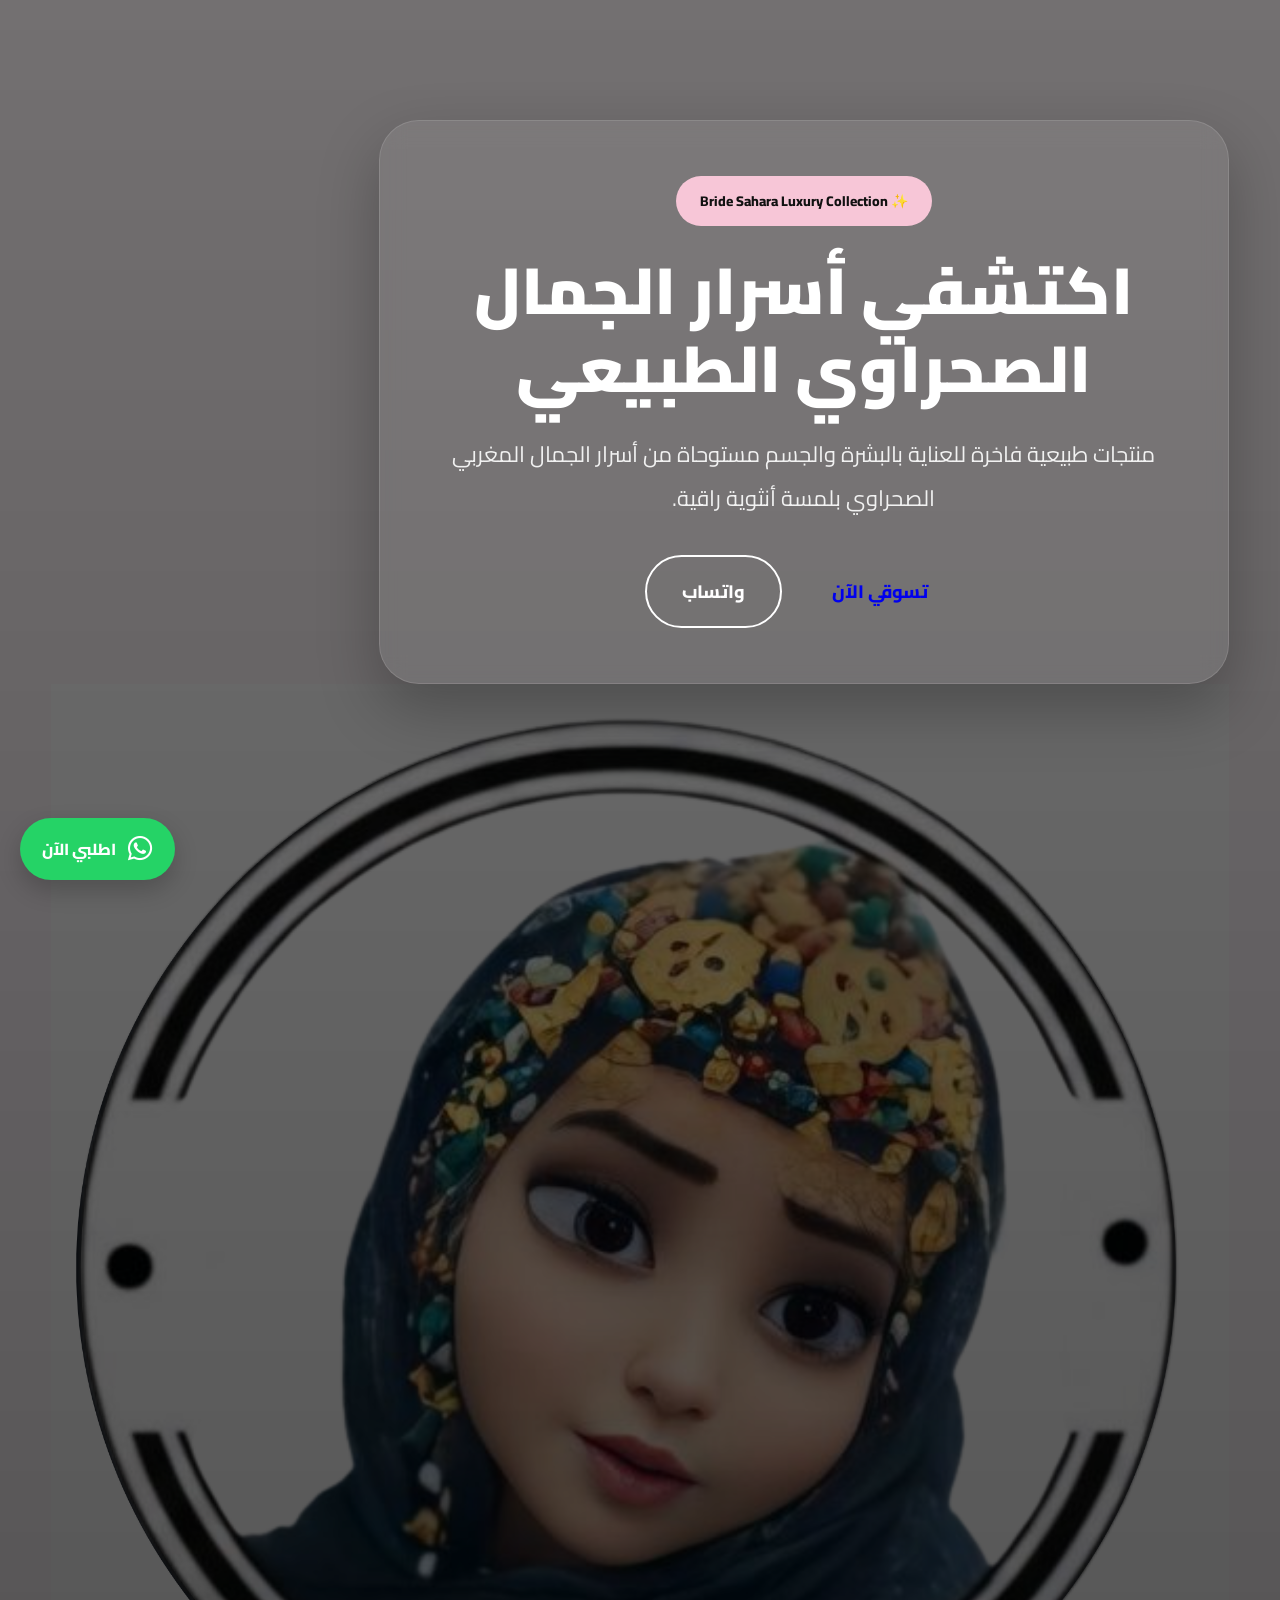
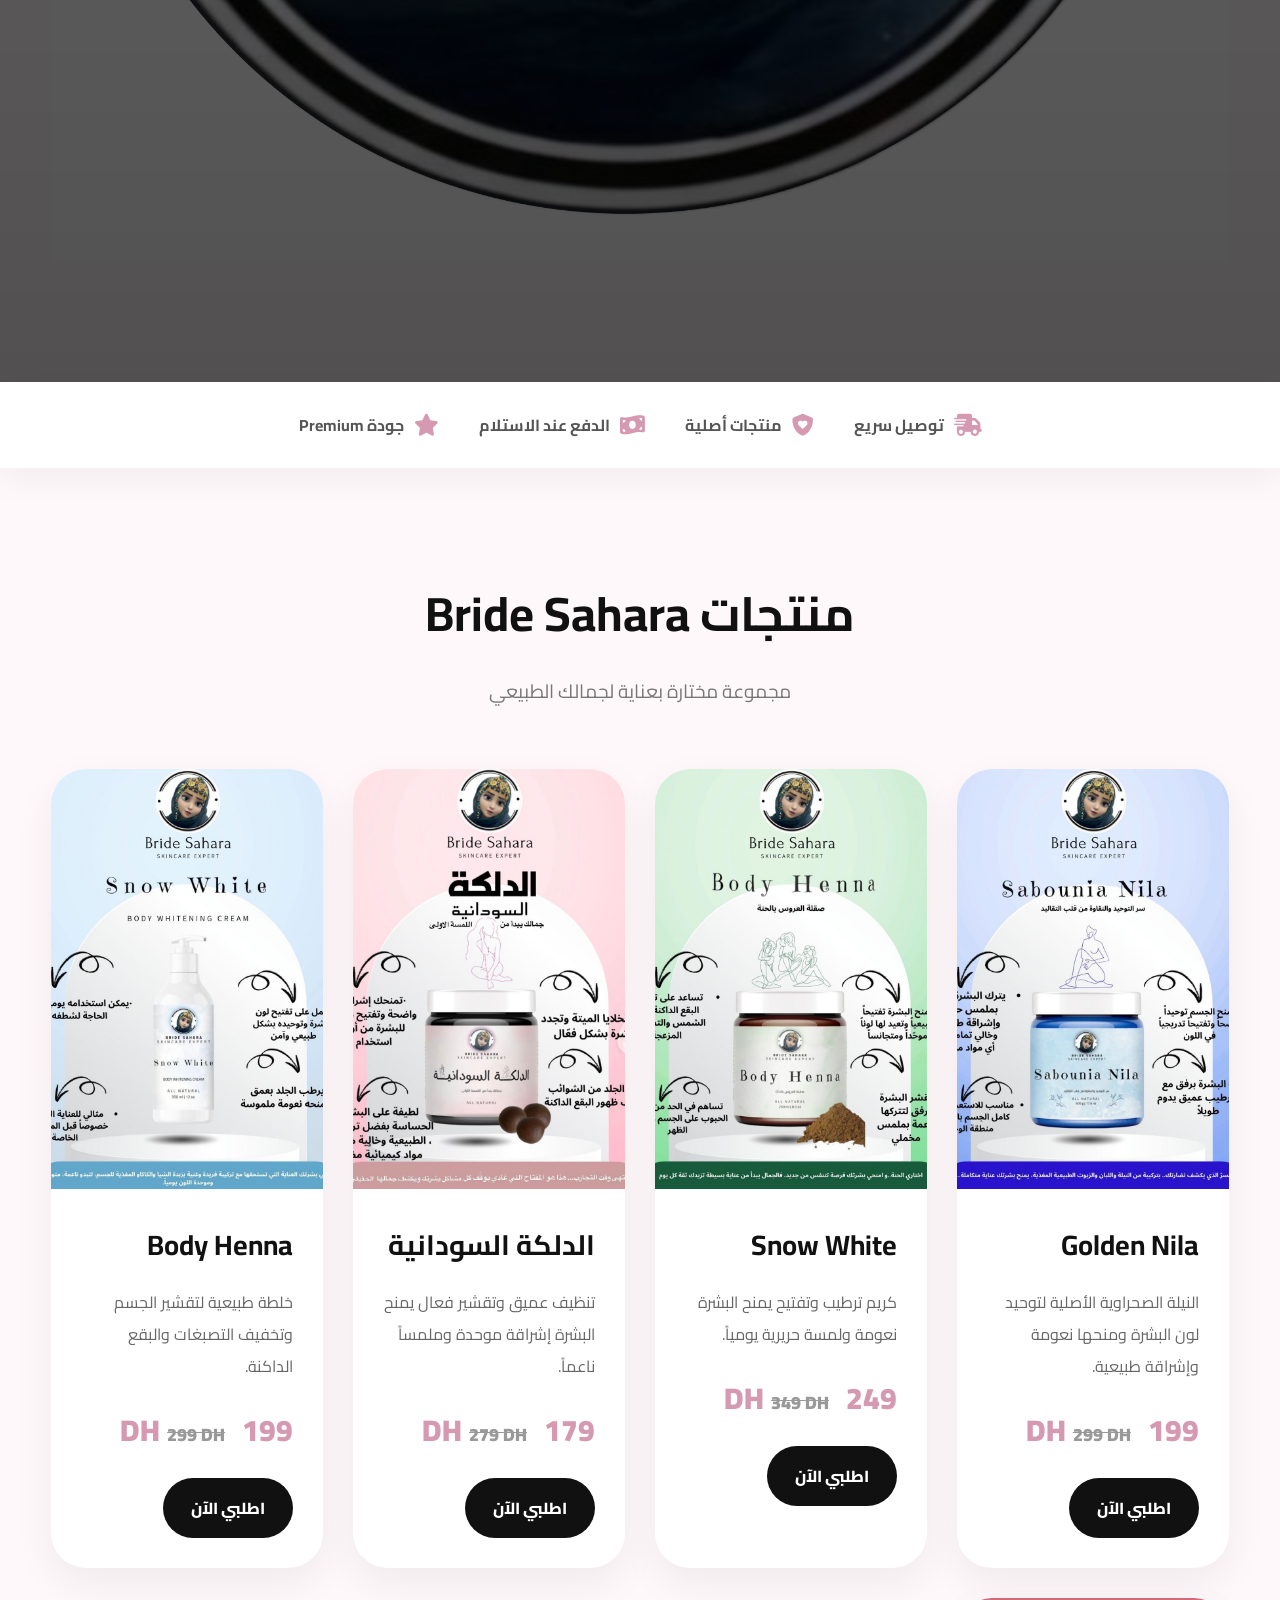
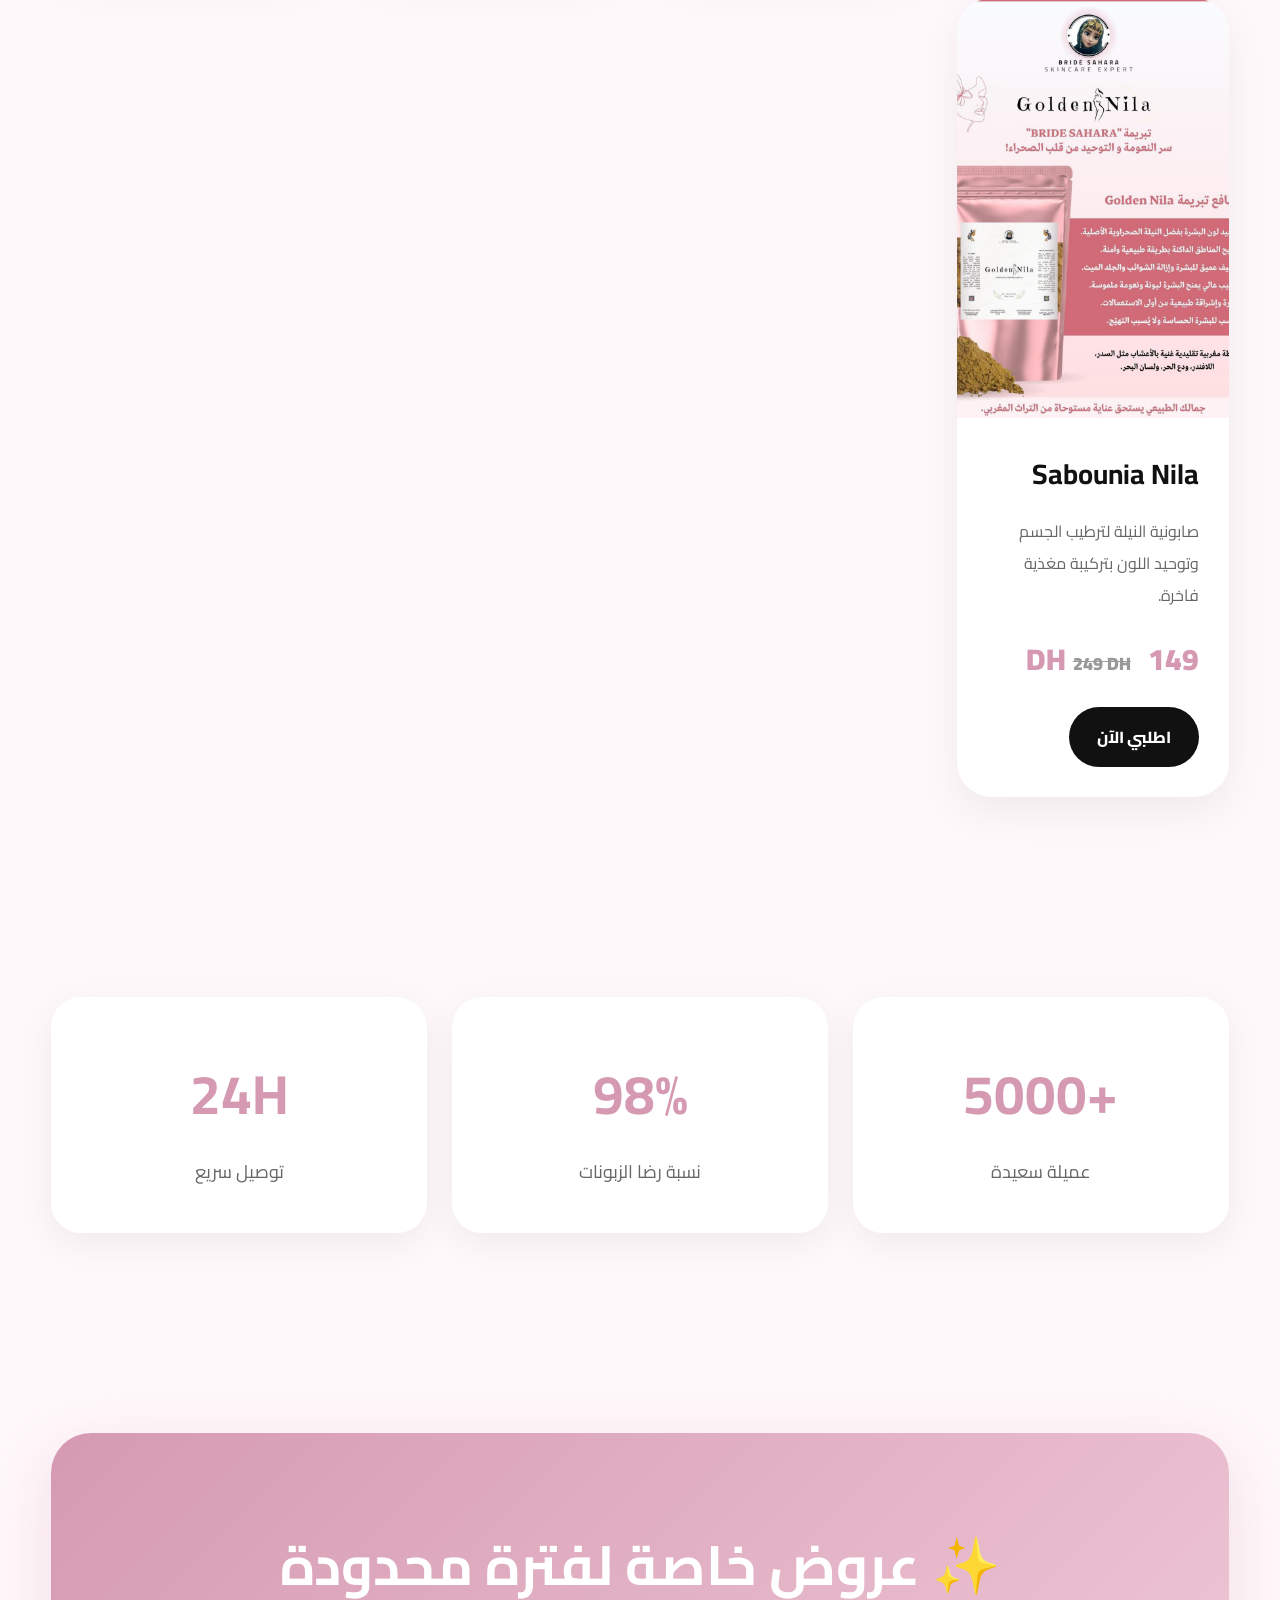
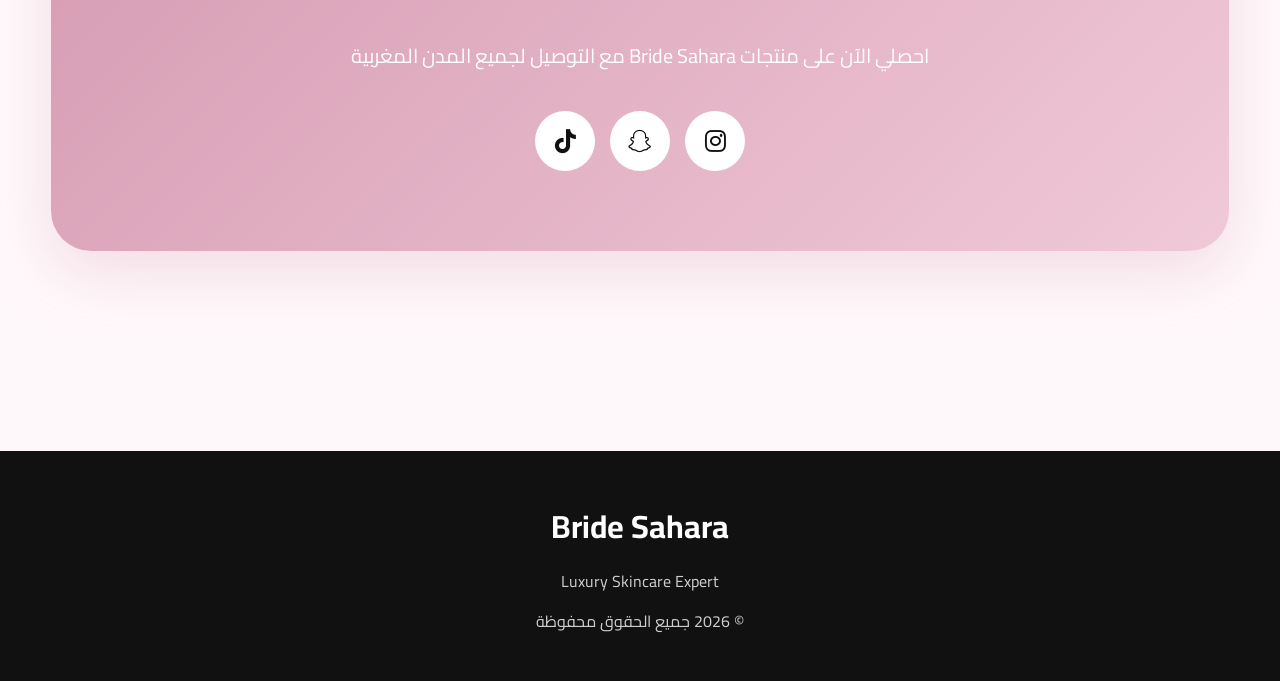
==== commit 6ad818ac: "Update index.html" ====
--- a/index.html
+++ b/index.html
@@ -40,34 +40,41 @@
 
 <body>
 
-  <!-- HERO -->
-
-  <section class="hero">
-
-    <div class="video-container">
-
-      <video class="hero-video"
-        autoplay
-        muted
-        loop
-        playsinline>
-
-        <source src="./images/1.mp4"
-          type="video/mp4">
-
-      </video>
-
-    </div>
-
-    <div class="hero-overlay"></div>
-
-    <div class="container">
+<!-- HERO -->
+
+<section class="hero">
+
+  <!-- VIDEO -->
+
+  <div class="video-container">
+
+    <video class="hero-video"
+      autoplay
+      muted
+      loop
+      playsinline>
+
+      <source src="./images/1.mp4"
+        type="video/mp4">
+
+    </video>
+
+  </div>
+
+  <!-- OVERLAY -->
+
+  <div class="hero-overlay"></div>
+
+  <!-- CONTENT -->
+
+  <div class="container">
+
+    <div class="hero-wrapper">
+
+      <!-- LEFT CONTENT -->
 
       <div class="hero-content"
-        data-aos="zoom-in">
-
-        <img src="./images/logo.png"
-          class="logo">
+        data-aos="fade-left">
 
         <span class="badge">
 
@@ -90,9 +97,17 @@
         <div class="hero-btns">
 
           <a href="#products"
+            class="btn btn-main">
+
+            تسوقي الآن
+
+          </a>
+
+          <a href="https://wa.me/212605945494"
+            target="_blank"
             class="btn btn-outline">
 
-            مشاهدة المنتجات
+            واتساب
 
           </a>
 
@@ -100,9 +115,21 @@
 
       </div>
 
-    </div>
-
-  </section>
+      <!-- RIGHT LOGO -->
+
+      <div class="hero-image"
+        data-aos="fade-right">
+
+        <img src="images/logo.png"
+          alt="Bride Sahara">
+
+      </div>
+
+    </div>
+
+  </div>
+
+</section>
 
   <!-- TRUST -->
 
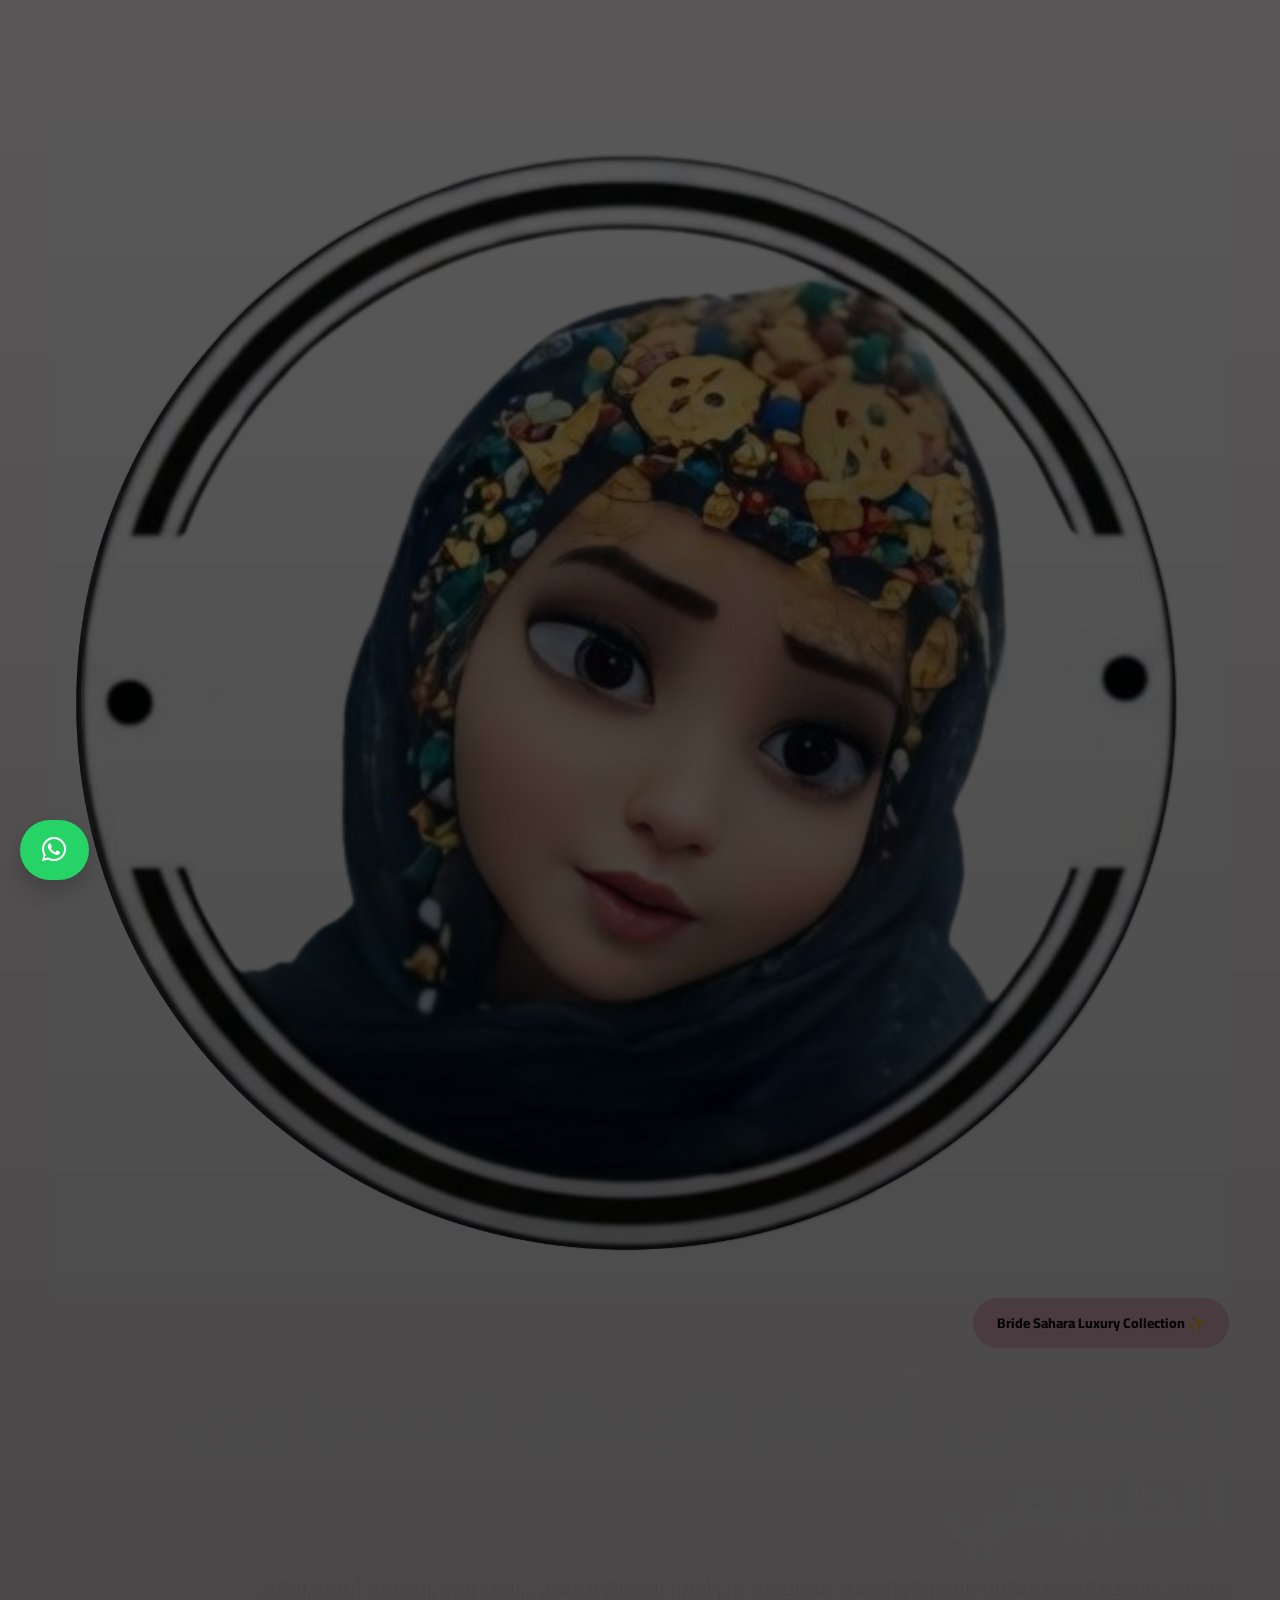
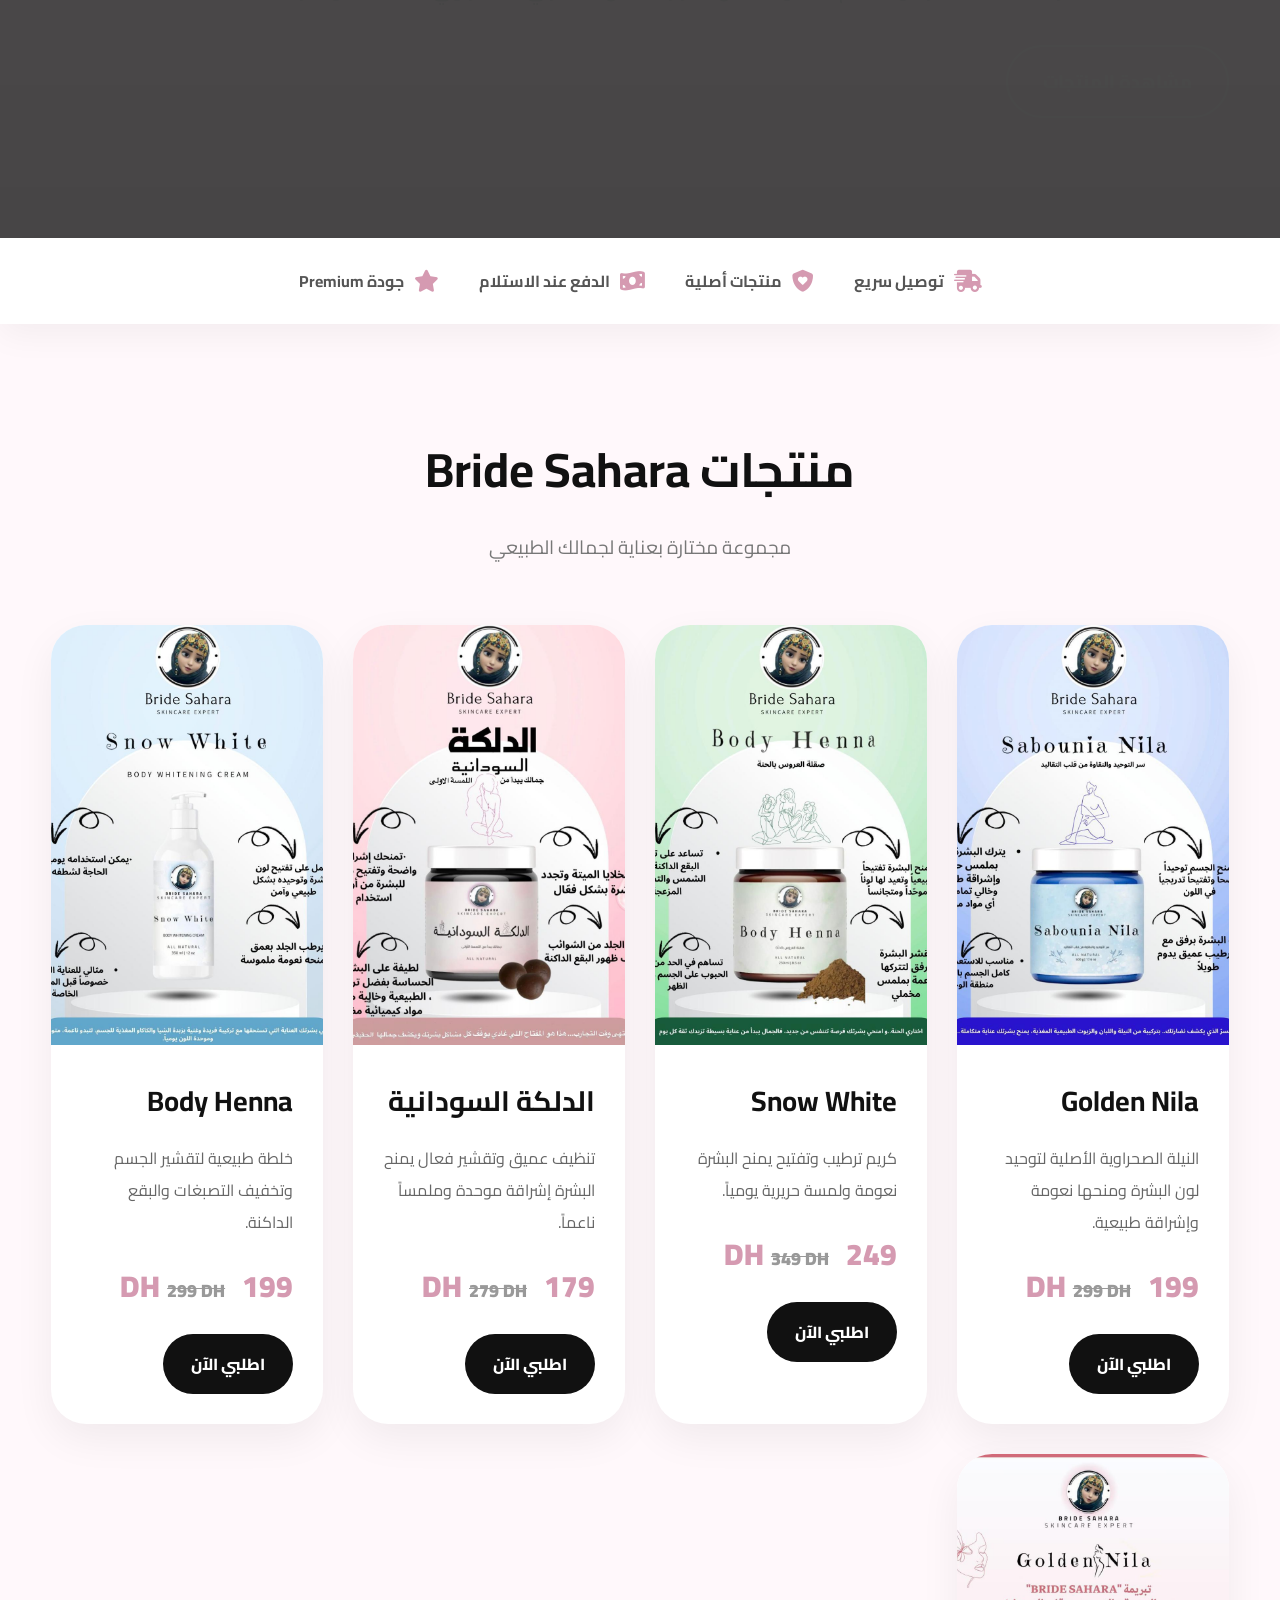
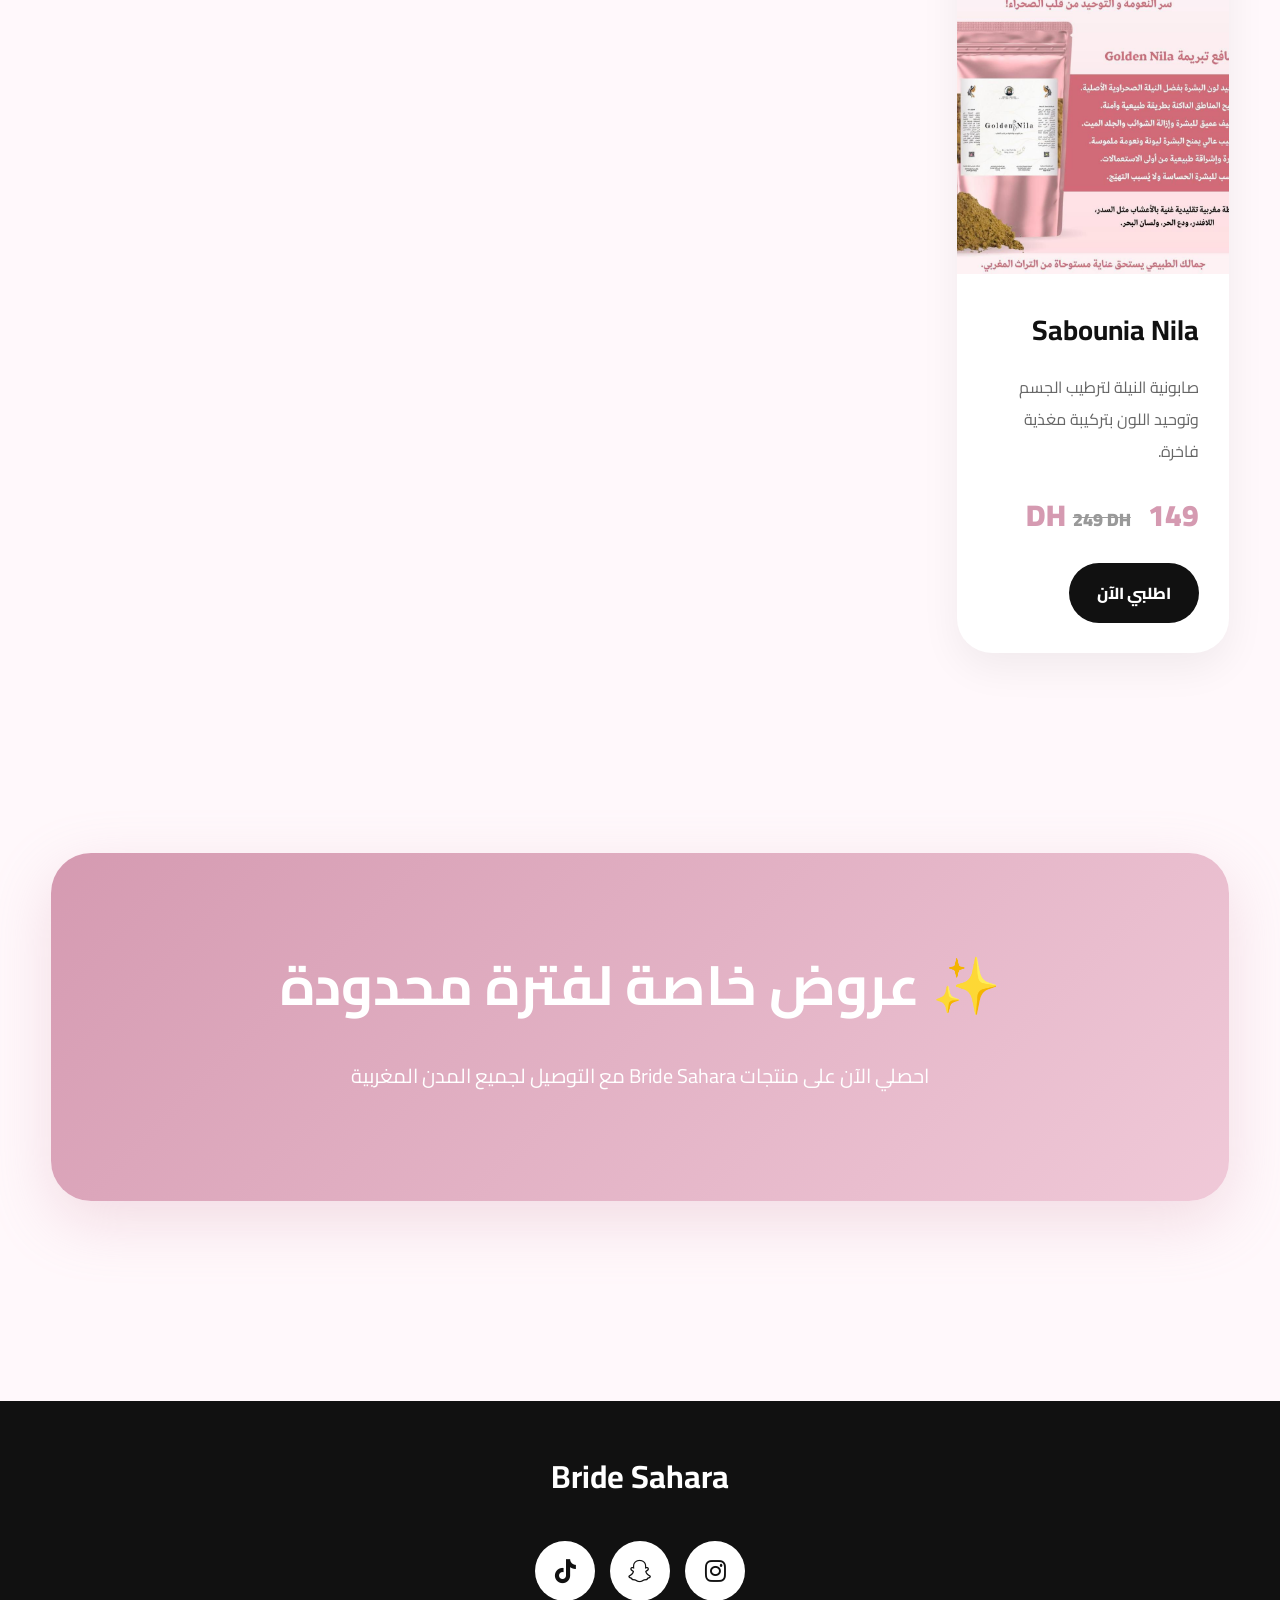
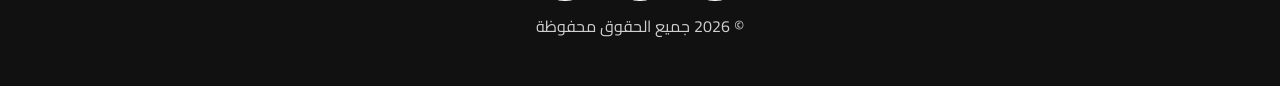
==== commit b6bb32f6: "Update index.html" ====
--- a/index.html
+++ b/index.html
@@ -40,41 +40,34 @@
 
 <body>
 
-<!-- HERO -->
-
-<section class="hero">
-
-  <!-- VIDEO -->
-
-  <div class="video-container">
-
-    <video class="hero-video"
-      autoplay
-      muted
-      loop
-      playsinline>
-
-      <source src="./images/1.mp4"
-        type="video/mp4">
-
-    </video>
-
-  </div>
-
-  <!-- OVERLAY -->
-
-  <div class="hero-overlay"></div>
-
-  <!-- CONTENT -->
-
-  <div class="container">
-
-    <div class="hero-wrapper">
-
-      <!-- LEFT CONTENT -->
+  <!-- HERO -->
+
+  <section class="hero">
+
+    <div class="video-container">
+
+      <video class="hero-video"
+        autoplay
+        muted
+        loop
+        playsinline>
+
+        <source src="./images/1.mp4"
+          type="video/mp4">
+
+      </video>
+
+    </div>
+
+    <div class="hero-overlay"></div>
+
+    <div class="container">
 
       <div class="hero-content"
-        data-aos="fade-left">
+        data-aos="zoom-in">
+
+        <img src="images/logo.png"
+          class="logo">
 
         <span class="badge">
 
@@ -97,39 +90,19 @@
         <div class="hero-btns">
 
           <a href="#products"
-            class="btn btn-main">
-
-            تسوقي الآن
+            class="btn btn-outline">
+
+            مشاهدة المنتجات
 
           </a>
 
-          <a href="https://wa.me/212605945494"
-            target="_blank"
-            class="btn btn-outline">
-
-            واتساب
-
-          </a>
-
         </div>
 
       </div>
 
-      <!-- RIGHT LOGO -->
-
-      <div class="hero-image"
-        data-aos="fade-right">
-
-        <img src="images/logo.png"
-          alt="Bride Sahara">
-
-      </div>
-
-    </div>
-
-  </div>
-
-</section>
+    </div>
+
+  </section>
 
   <!-- TRUST -->
 
@@ -389,59 +362,6 @@
 
   </section>
 
-  <!-- STATS -->
-
-  <section class="section">
-
-    <div class="container">
-
-      <div class="stats">
-
-        <div class="stat-box"
-          data-aos="fade-up">
-
-          <h3>+5000</h3>
-
-          <p>
-
-            عميلة سعيدة
-
-          </p>
-
-        </div>
-
-        <div class="stat-box"
-          data-aos="fade-up">
-
-          <h3>98%</h3>
-
-          <p>
-
-            نسبة رضا الزبونات
-
-          </p>
-
-        </div>
-
-        <div class="stat-box"
-          data-aos="fade-up">
-
-          <h3>24H</h3>
-
-          <p>
-
-            توصيل سريع
-
-          </p>
-
-        </div>
-
-      </div>
-
-    </div>
-
-  </section>
-
   <!-- OFFER -->
 
   <section class="section">
@@ -462,31 +382,6 @@
           احصلي الآن على منتجات Bride Sahara مع التوصيل لجميع المدن المغربية
 
         </p>
-
-        <div class="socials">
-
-          <a href="https://www.instagram.com/bride_sahara/"
-            target="_blank">
-
-            <i class="fab fa-instagram"></i>
-
-          </a>
-
-          <a href="https://www.snapchat.com/@bride_sahara"
-            target="_blank">
-
-            <i class="fab fa-snapchat"></i>
-
-          </a>
-
-          <a href="https://www.tiktok.com/@bride__sahara"
-            target="_blank">
-
-            <i class="fab fa-tiktok"></i>
-
-          </a>
-
-        </div>
 
       </div>
 
@@ -555,12 +450,6 @@
 
     <i class="fab fa-whatsapp"></i>
 
-    <span>
-
-      اطلبي الآن
-
-    </span>
-
   </a>
 
   <!-- FOOTER -->
@@ -573,11 +462,30 @@
 
     </h3>
 
-    <p>
-
-      Luxury Skincare Expert
-
-    </p>
+    <div class="socials">
+
+      <a href="https://www.instagram.com/bride_sahara/"
+        target="_blank">
+
+        <i class="fab fa-instagram"></i>
+
+      </a>
+
+      <a href="https://www.snapchat.com/@bride_sahara"
+        target="_blank">
+
+        <i class="fab fa-snapchat"></i>
+
+      </a>
+
+      <a href="https://www.tiktok.com/@bride__sahara"
+        target="_blank">
+
+        <i class="fab fa-tiktok"></i>
+
+      </a>
+
+    </div>
 
     <p>
 
--- a/style.css
+++ b/style.css
@@ -38,7 +38,6 @@
   overflow:hidden;
   display:flex;
   align-items:center;
-  justify-content:center;
   padding:120px 0;
 }
 
@@ -60,35 +59,23 @@
   position:absolute;
   inset:0;
   background:linear-gradient(
-    rgba(0,0,0,.55),
-    rgba(0,0,0,.68)
+    rgba(0,0,0,.65),
+    rgba(0,0,0,.72)
   );
   z-index:1;
 }
 
-.hero-content{
+.hero-wrapper{
   position:relative;
   z-index:5;
-  text-align:center;
-  color:white;
-  max-width:850px;
-  padding:55px;
-  border-radius:40px;
-  backdrop-filter:blur(12px);
-  background:rgba(255,255,255,.08);
-  border:1px solid rgba(255,255,255,.12);
-  box-shadow:0 25px 60px rgba(0,0,0,.25);
-}
-
-.logo{
-  width:170px;
-  height:170px;
-  object-fit:cover;
-  margin:auto;
-  margin-bottom:25px;
-  border-radius:50%;
-  border:4px solid rgba(255,255,255,.25);
-  box-shadow:0 10px 35px rgba(255,255,255,.25);
+  display:grid;
+  grid-template-columns:1fr 420px;
+  align-items:center;
+  gap:60px;
+}
+
+.hero-content{
+  color:white;
 }
 
 .badge{
@@ -103,7 +90,7 @@
 }
 
 .hero h1{
-  font-size:65px;
+  font-size:70px;
   line-height:1.2;
   margin-bottom:25px;
   font-weight:900;
@@ -119,7 +106,6 @@
 .hero-btns{
   display:flex;
   gap:15px;
-  justify-content:center;
   flex-wrap:wrap;
 }
 
@@ -132,8 +118,15 @@
   display:inline-flex;
   align-items:center;
   justify-content:center;
-  gap:10px;
-  cursor:pointer;
+}
+
+.btn-main{
+  background:#d59ab1;
+  color:white;
+}
+
+.btn-main:hover{
+  transform:translateY(-5px);
 }
 
 .btn-outline{
@@ -144,7 +137,54 @@
 .btn-outline:hover{
   background:white;
   color:#111;
-  transform:translateY(-5px);
+}
+
+.hero-image{
+  display:flex;
+  justify-content:center;
+}
+
+.hero-image img{
+  width:100%;
+  max-width:380px;
+  border-radius:50%;
+  border:5px solid rgba(255,255,255,.2);
+  box-shadow:0 20px 60px rgba(0,0,0,.4);
+}
+
+/* MOBILE */
+
+@media(max-width:992px){
+
+  .hero{
+    text-align:center;
+    padding:90px 0;
+  }
+
+  .hero-wrapper{
+    grid-template-columns:1fr;
+  }
+
+  .hero-image{
+    order:-1;
+  }
+
+  .hero-image img{
+    max-width:220px;
+  }
+
+  .hero h1{
+    font-size:42px;
+  }
+
+  .hero p{
+    font-size:18px;
+  }
+
+  .hero-btns{
+    justify-content:center;
+  }
+
 }
 
 /* TRUST BAR */
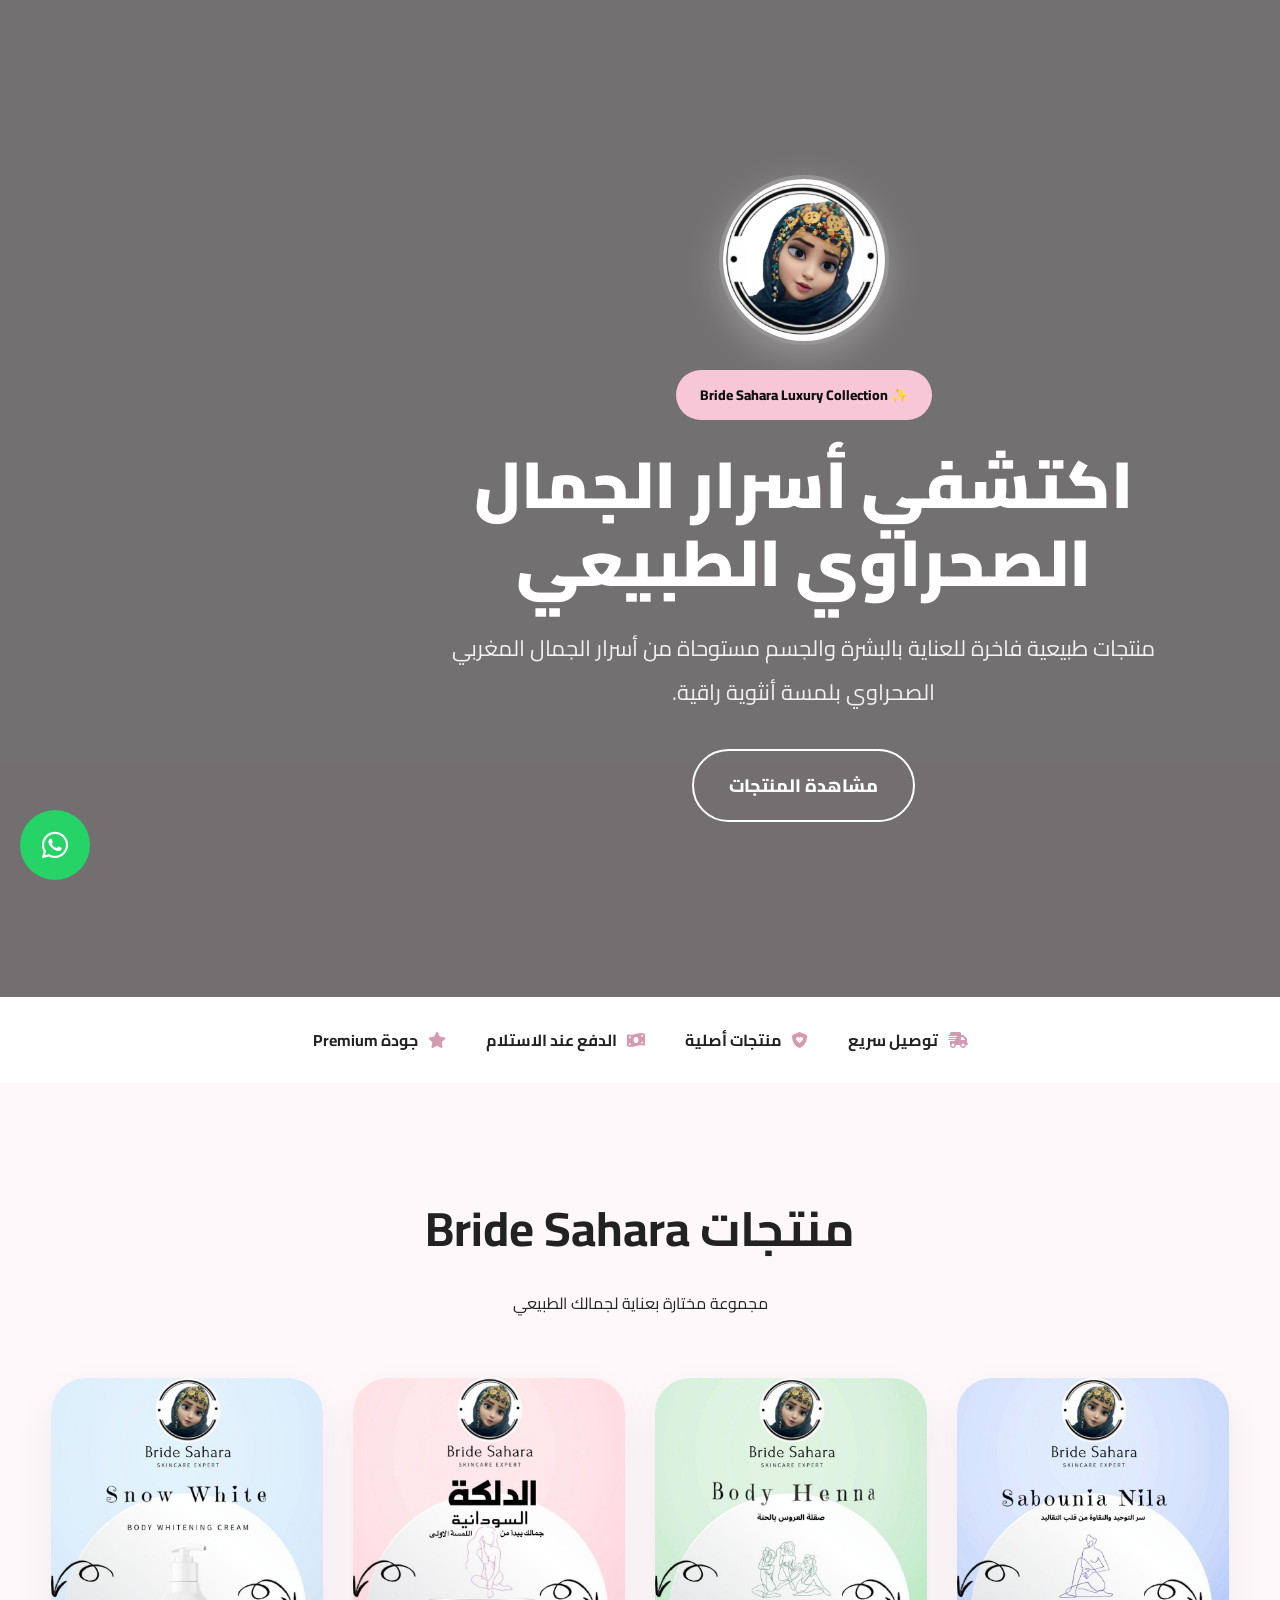
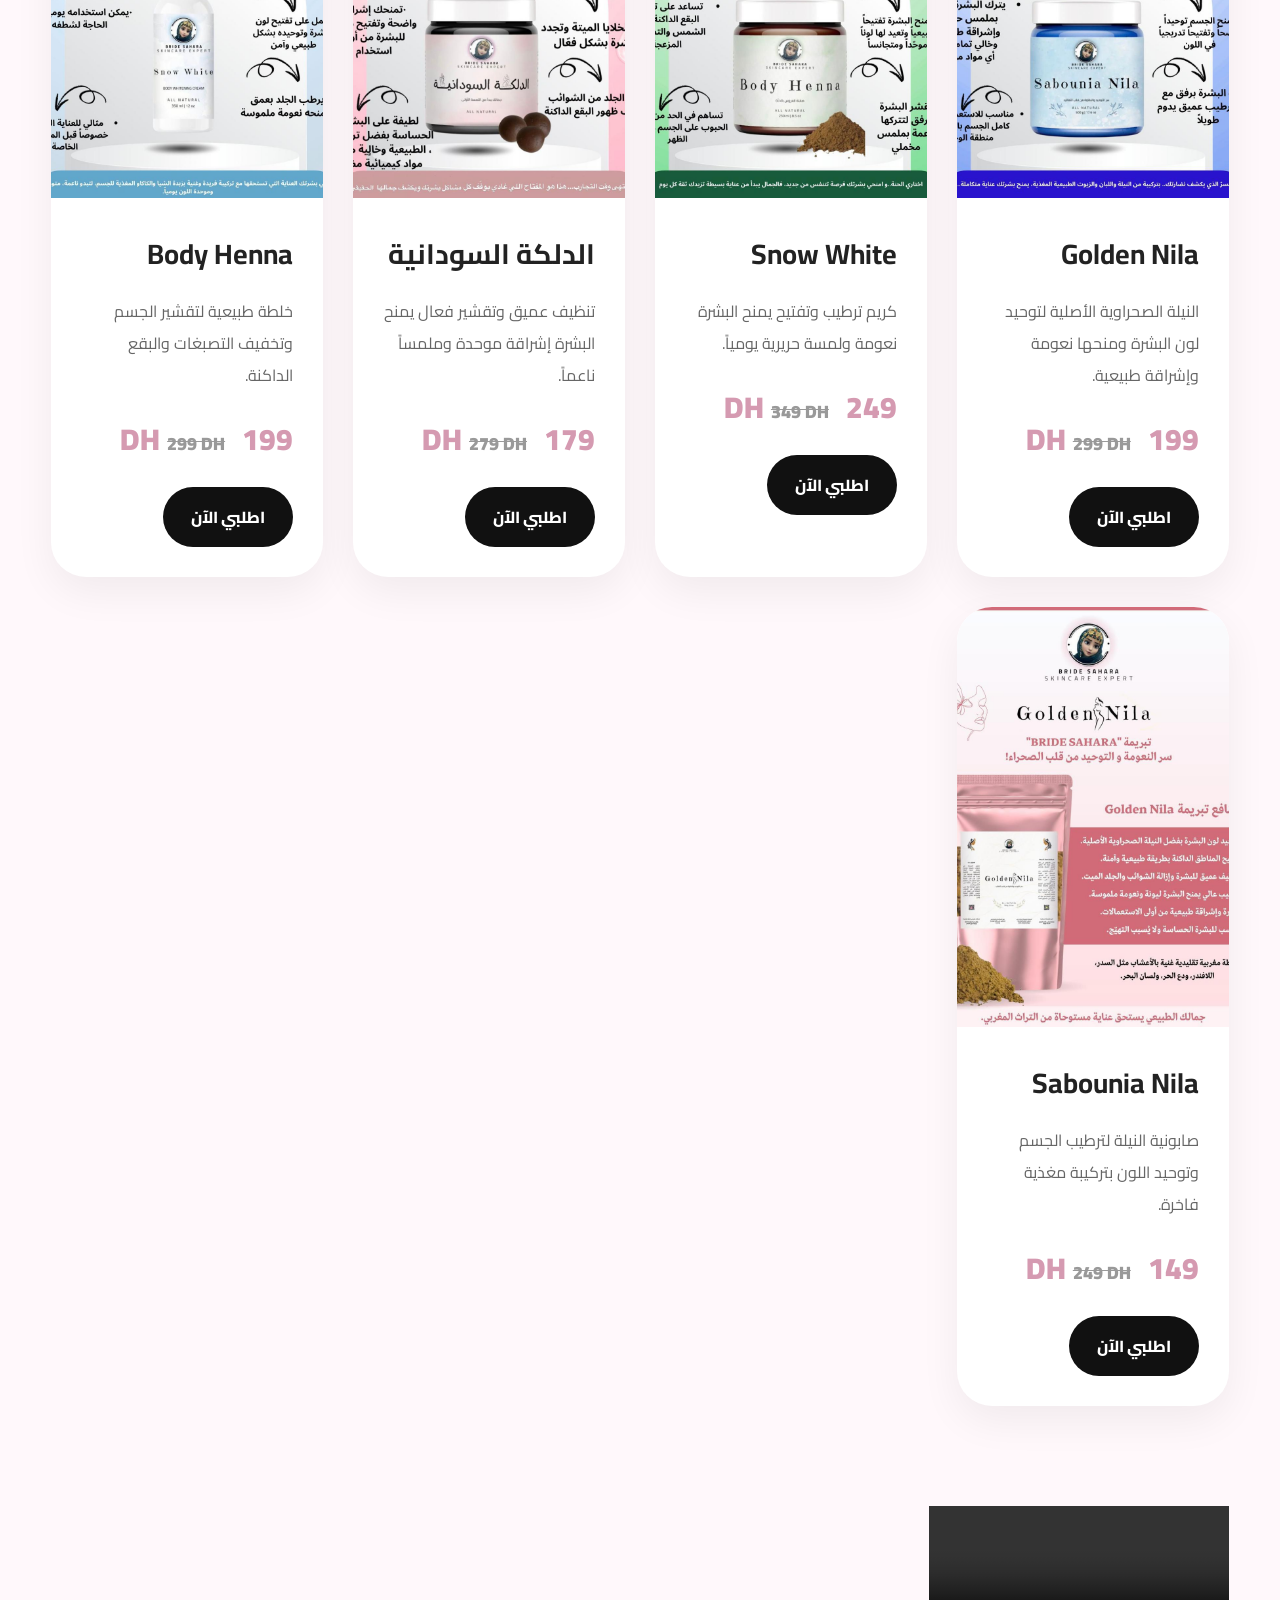
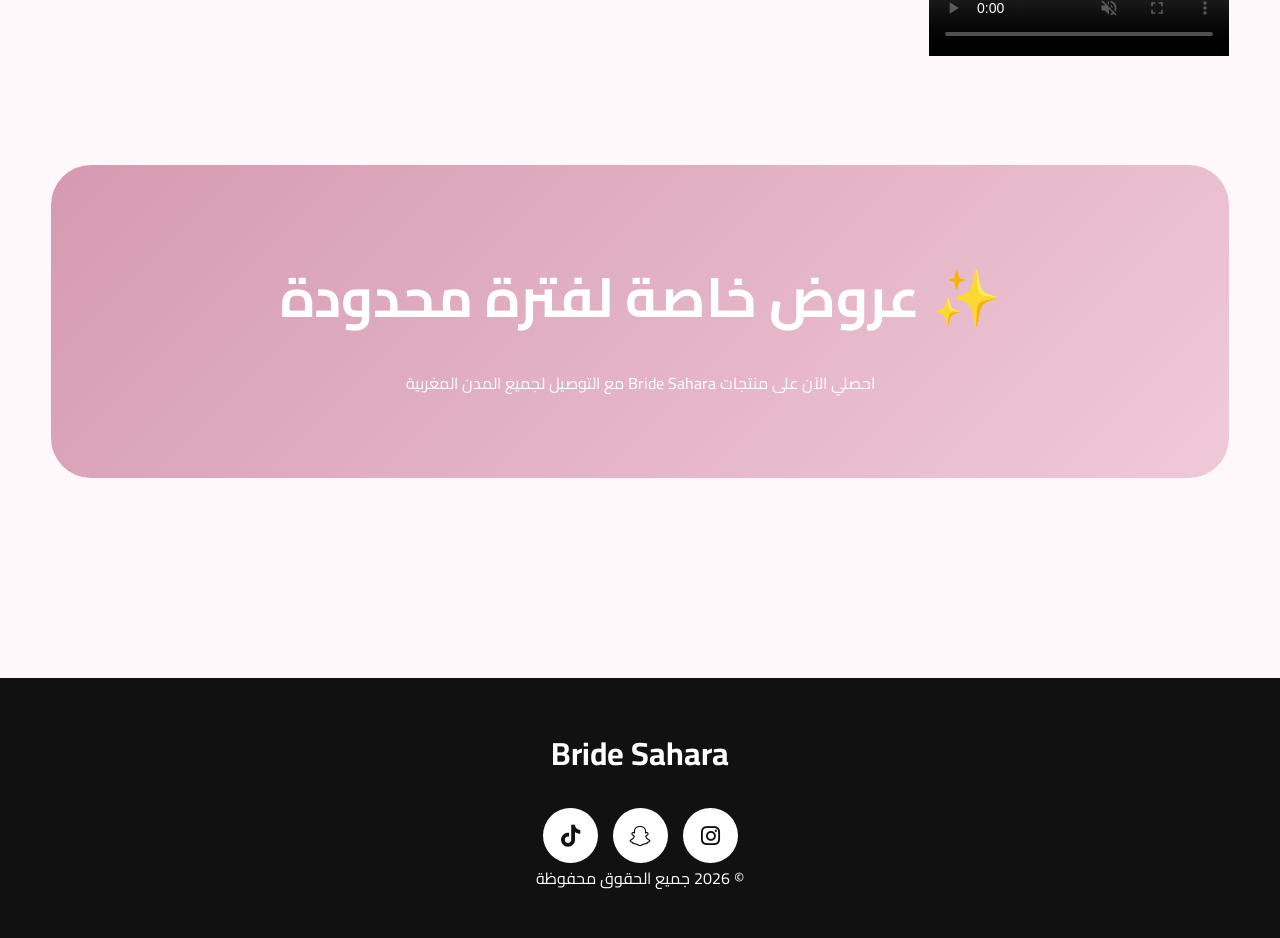
==== commit 39016e90: "Update index.html" ====
--- a/index.html
+++ b/index.html
@@ -361,7 +361,31 @@
     </div>
 
   </section>
-
+<!-- VIDEO SECTION -->
+
+<section class="video-showcase">
+
+  <div class="container">
+
+    <div class="video-box">
+
+      <video
+        autoplay
+        muted
+        loop
+        playsinline
+        controls>
+
+        <source src="./images/1.mp4"
+          type="video/mp4">
+
+      </video>
+
+    </div>
+
+  </div>
+
+</section>
   <!-- OFFER -->
 
   <section class="section">
--- a/style.css
+++ b/style.css
@@ -38,6 +38,7 @@
   overflow:hidden;
   display:flex;
   align-items:center;
+  justify-content:center;
   padding:120px 0;
 }
 
@@ -47,6 +48,7 @@
   width:100%;
   height:100%;
   overflow:hidden;
+  z-index:0;
 }
 
 .hero-video{
@@ -58,24 +60,28 @@
 .hero-overlay{
   position:absolute;
   inset:0;
-  background:linear-gradient(
-    rgba(0,0,0,.65),
-    rgba(0,0,0,.72)
-  );
+  background:rgba(0,0,0,.55);
   z-index:1;
 }
 
-.hero-wrapper{
+.hero-content{
   position:relative;
   z-index:5;
-  display:grid;
-  grid-template-columns:1fr 420px;
-  align-items:center;
-  gap:60px;
-}
-
-.hero-content{
-  color:white;
+  text-align:center;
+  color:white;
+  max-width:850px;
+  padding:55px;
+}
+
+.logo{
+  width:170px;
+  height:170px;
+  object-fit:cover;
+  margin:auto;
+  margin-bottom:25px;
+  border-radius:50%;
+  border:4px solid rgba(255,255,255,.25);
+  box-shadow:0 10px 35px rgba(255,255,255,.25);
 }
 
 .badge{
@@ -90,7 +96,7 @@
 }
 
 .hero h1{
-  font-size:70px;
+  font-size:65px;
   line-height:1.2;
   margin-bottom:25px;
   font-weight:900;
@@ -106,7 +112,7 @@
 .hero-btns{
   display:flex;
   gap:15px;
-  flex-wrap:wrap;
+  justify-content:center;
 }
 
 .btn{
@@ -115,18 +121,6 @@
   font-size:18px;
   font-weight:800;
   transition:.4s;
-  display:inline-flex;
-  align-items:center;
-  justify-content:center;
-}
-
-.btn-main{
-  background:#d59ab1;
-  color:white;
-}
-
-.btn-main:hover{
-  transform:translateY(-5px);
 }
 
 .btn-outline{
@@ -139,55 +133,7 @@
   color:#111;
 }
 
-.hero-image{
-  display:flex;
-  justify-content:center;
-}
-
-.hero-image img{
-  width:100%;
-  max-width:380px;
-  border-radius:50%;
-  border:5px solid rgba(255,255,255,.2);
-  box-shadow:0 20px 60px rgba(0,0,0,.4);
-}
-
-/* MOBILE */
-
-@media(max-width:992px){
-
-  .hero{
-    text-align:center;
-    padding:90px 0;
-  }
-
-  .hero-wrapper{
-    grid-template-columns:1fr;
-  }
-
-  .hero-image{
-    order:-1;
-  }
-
-  .hero-image img{
-    max-width:220px;
-  }
-
-  .hero h1{
-    font-size:42px;
-  }
-
-  .hero p{
-    font-size:18px;
-  }
-
-  .hero-btns{
-    justify-content:center;
-  }
-
-}
-
-/* TRUST BAR */
+/* TRUST */
 
 .trust-bar{
   background:white;
@@ -196,7 +142,6 @@
   justify-content:center;
   gap:40px;
   flex-wrap:wrap;
-  box-shadow:0 10px 35px rgba(0,0,0,.05);
 }
 
 .trust-item{
@@ -204,12 +149,10 @@
   align-items:center;
   gap:10px;
   font-weight:700;
-  color:#555;
 }
 
 .trust-item i{
   color:#d59ab1;
-  font-size:22px;
 }
 
 /* SECTION */
@@ -226,12 +169,6 @@
 .section-title h2{
   font-size:48px;
   margin-bottom:15px;
-  color:#111;
-}
-
-.section-title p{
-  color:#777;
-  font-size:19px;
 }
 
 /* PRODUCTS */
@@ -248,12 +185,10 @@
   overflow:hidden;
   box-shadow:0 15px 40px rgba(0,0,0,.06);
   transition:.4s;
-  position:relative;
 }
 
 .product-card:hover{
   transform:translateY(-10px);
-  box-shadow:0 25px 55px rgba(0,0,0,.12);
 }
 
 .product-card img{
@@ -269,7 +204,6 @@
 .product-info h3{
   font-size:28px;
   margin-bottom:15px;
-  color:#111;
 }
 
 .product-info p{
@@ -302,44 +236,10 @@
   font-size:16px;
   font-weight:800;
   cursor:pointer;
-  transition:.3s;
 }
 
 .product-btn:hover{
   background:#d59ab1;
-  transform:translateY(-3px);
-}
-
-/* STATS */
-
-.stats{
-  display:grid;
-  grid-template-columns:repeat(auto-fit,minmax(240px,1fr));
-  gap:25px;
-}
-
-.stat-box{
-  background:white;
-  padding:45px;
-  border-radius:30px;
-  text-align:center;
-  box-shadow:0 10px 35px rgba(0,0,0,.06);
-  transition:.3s;
-}
-
-.stat-box:hover{
-  transform:translateY(-8px);
-}
-
-.stat-box h3{
-  font-size:55px;
-  color:#d59ab1;
-  margin-bottom:10px;
-}
-
-.stat-box p{
-  font-size:18px;
-  color:#666;
 }
 
 /* OFFER */
@@ -354,9 +254,6 @@
   padding:80px 30px;
   text-align:center;
   color:white;
-  position:relative;
-  overflow:hidden;
-  box-shadow:0 20px 60px rgba(213,154,177,.3);
 }
 
 .offer h2{
@@ -364,42 +261,28 @@
   margin-bottom:20px;
 }
 
-.offer p{
-  font-size:20px;
-  margin-bottom:25px;
-  line-height:2;
-}
-
 /* SOCIALS */
 
 .socials{
   display:flex;
   justify-content:center;
   gap:15px;
-  margin-top:35px;
-  flex-wrap:wrap;
+  margin-top:25px;
 }
 
 .socials a{
-  width:60px;
-  height:60px;
+  width:55px;
+  height:55px;
   border-radius:50%;
   background:white;
   color:#111;
   display:flex;
   align-items:center;
   justify-content:center;
-  font-size:24px;
-  transition:.3s;
-}
-
-.socials a:hover{
-  transform:translateY(-6px);
-  background:#111;
-  color:white;
-}
-
-/* ORDER MODAL */
+  font-size:22px;
+}
+
+/* MODAL */
 
 .order-modal{
   position:fixed;
@@ -419,21 +302,6 @@
   border-radius:30px;
   padding:40px;
   position:relative;
-  animation:popup .4s ease;
-}
-
-@keyframes popup{
-
-  from{
-    transform:scale(.8);
-    opacity:0;
-  }
-
-  to{
-    transform:scale(1);
-    opacity:1;
-  }
-
 }
 
 .close-modal{
@@ -442,13 +310,11 @@
   left:20px;
   font-size:35px;
   cursor:pointer;
-  color:#111;
 }
 
 .order-box h2{
   margin-bottom:25px;
   text-align:center;
-  font-size:32px;
 }
 
 .order-box form{
@@ -462,12 +328,6 @@
   border-radius:14px;
   border:1px solid #ddd;
   font-family:'Cairo',sans-serif;
-  font-size:16px;
-  outline:none;
-}
-
-.order-box input:focus{
-  border-color:#d59ab1;
 }
 
 .order-box button{
@@ -479,11 +339,6 @@
   font-size:18px;
   font-weight:800;
   cursor:pointer;
-  transition:.3s;
-}
-
-.order-box button:hover{
-  transform:translateY(-3px);
 }
 
 /* FLOATING */
@@ -494,23 +349,14 @@
   left:20px;
   background:#25D366;
   color:white;
-  padding:16px 22px;
-  border-radius:60px;
+  width:70px;
+  height:70px;
+  border-radius:50%;
   display:flex;
   align-items:center;
-  gap:12px;
+  justify-content:center;
   z-index:999;
-  font-weight:800;
-  box-shadow:0 10px 25px rgba(0,0,0,.2);
-  transition:.3s;
-}
-
-.floating-whatsapp:hover{
-  transform:translateY(-5px);
-}
-
-.floating-whatsapp i{
-  font-size:28px;
+  font-size:30px;
 }
 
 /* FOOTER */
@@ -525,12 +371,7 @@
 
 footer h3{
   font-size:32px;
-  margin-bottom:10px;
-}
-
-footer p{
-  opacity:.8;
-  margin-top:10px;
+  margin-bottom:15px;
 }
 
 /* MOBILE */
@@ -542,7 +383,7 @@
   }
 
   .hero-content{
-    padding:35px 25px;
+    padding:20px;
   }
 
   .logo{
@@ -570,14 +411,4 @@
     height:auto;
   }
 
-  .floating-whatsapp{
-    bottom:15px;
-    left:15px;
-    padding:14px 18px;
-  }
-
-  .floating-whatsapp span{
-    display:none;
-  }
-
-}
+}
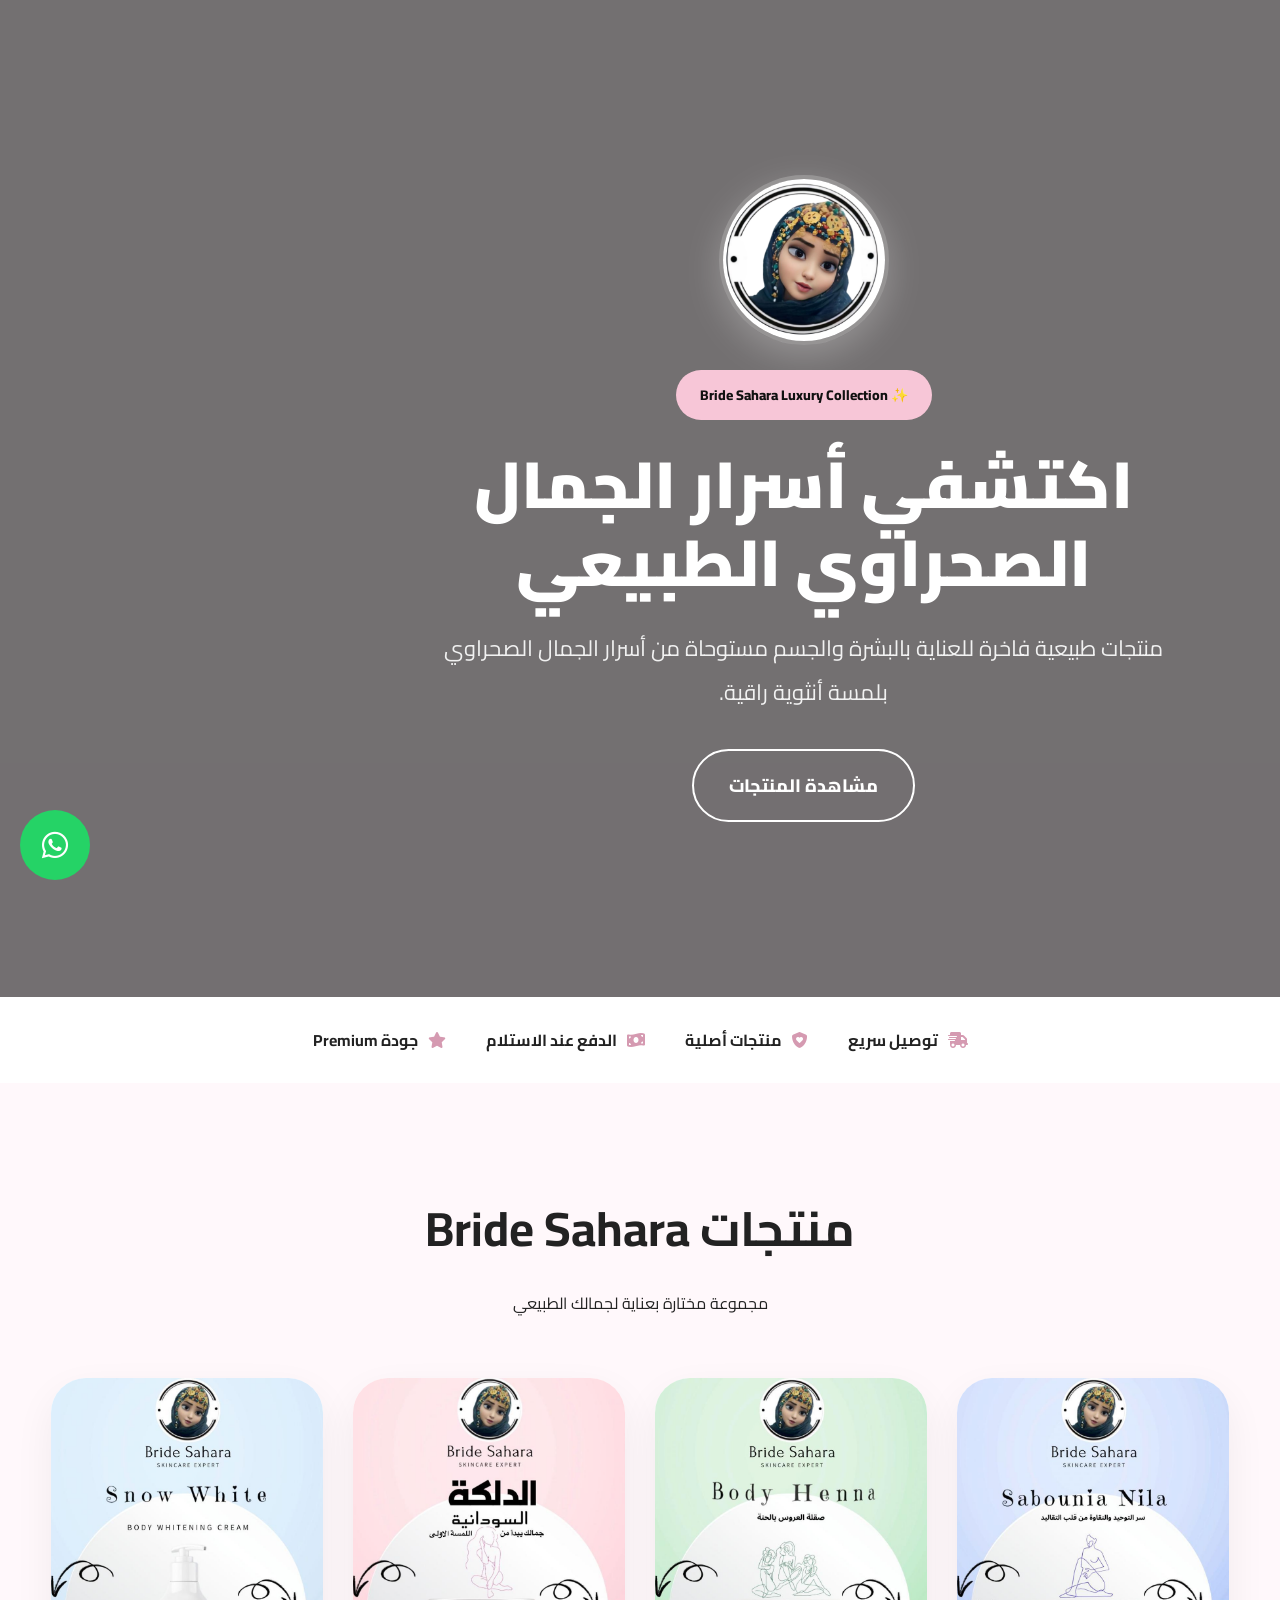
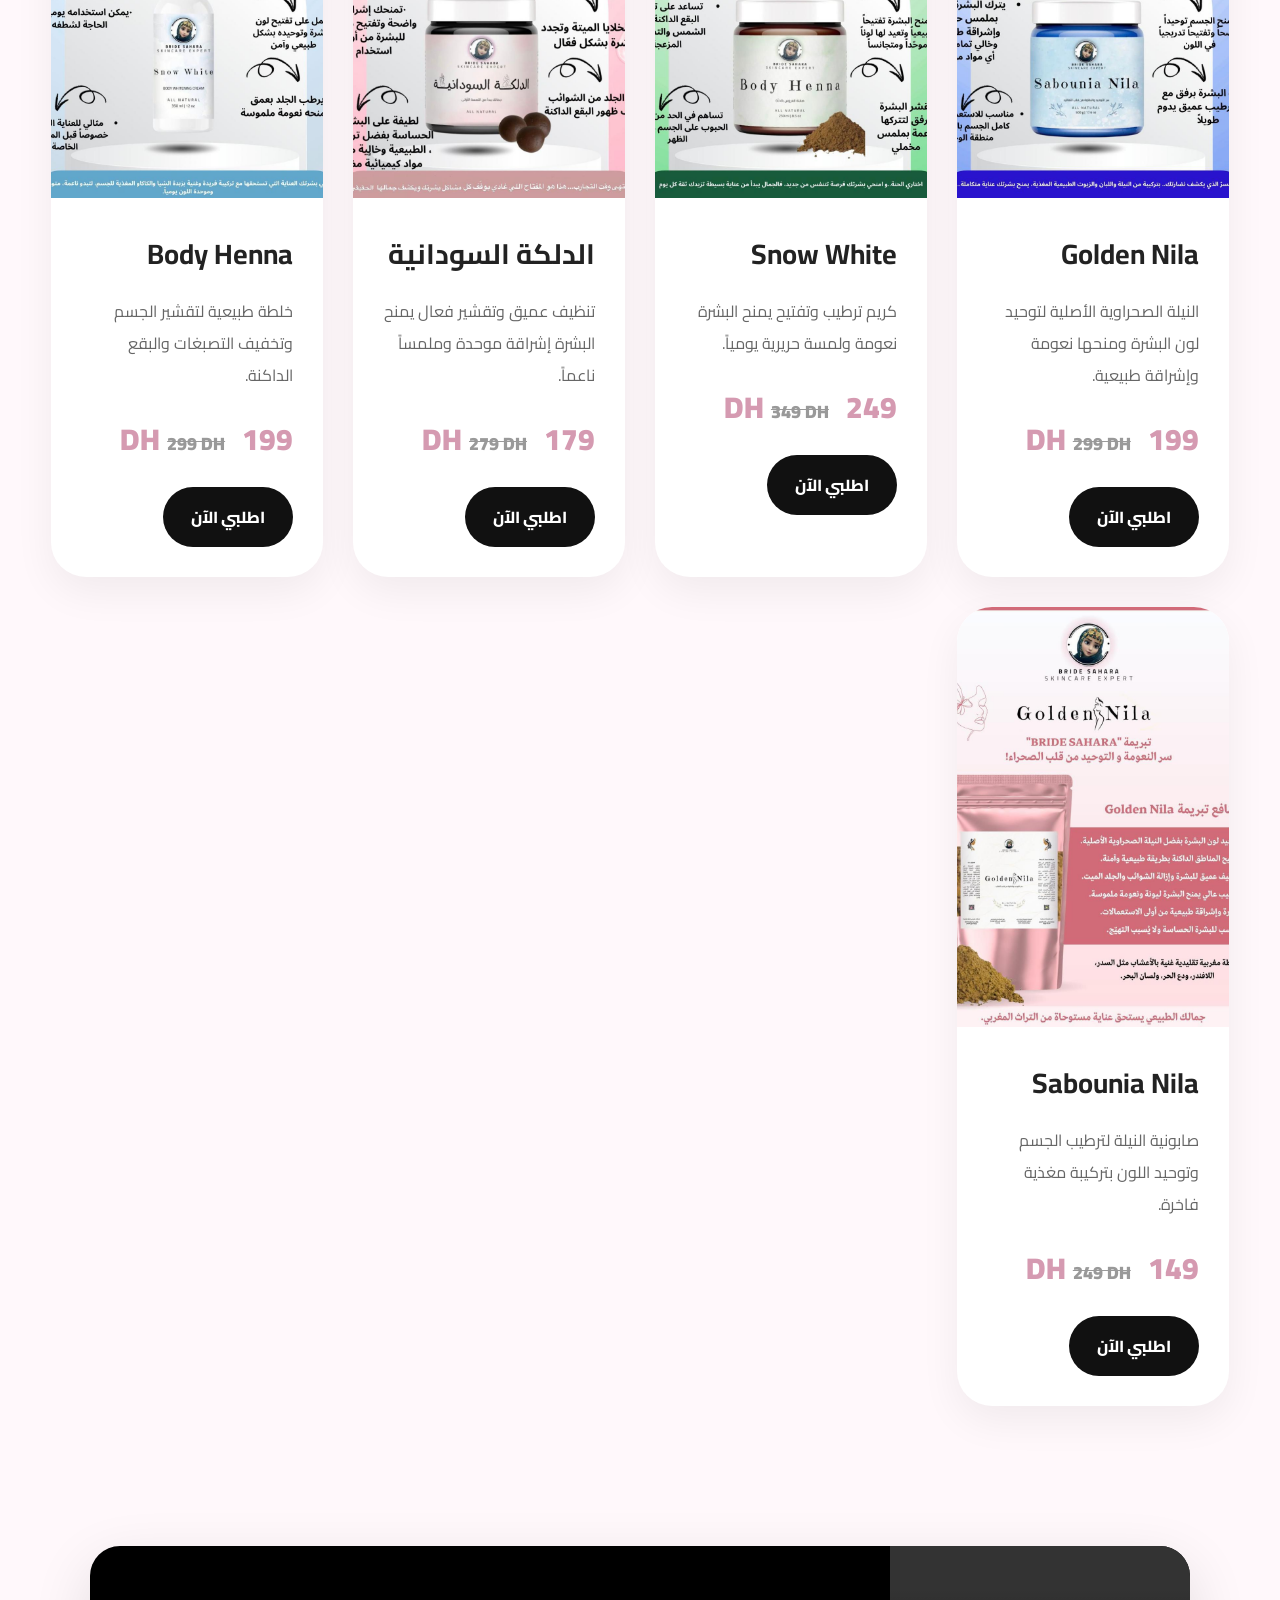
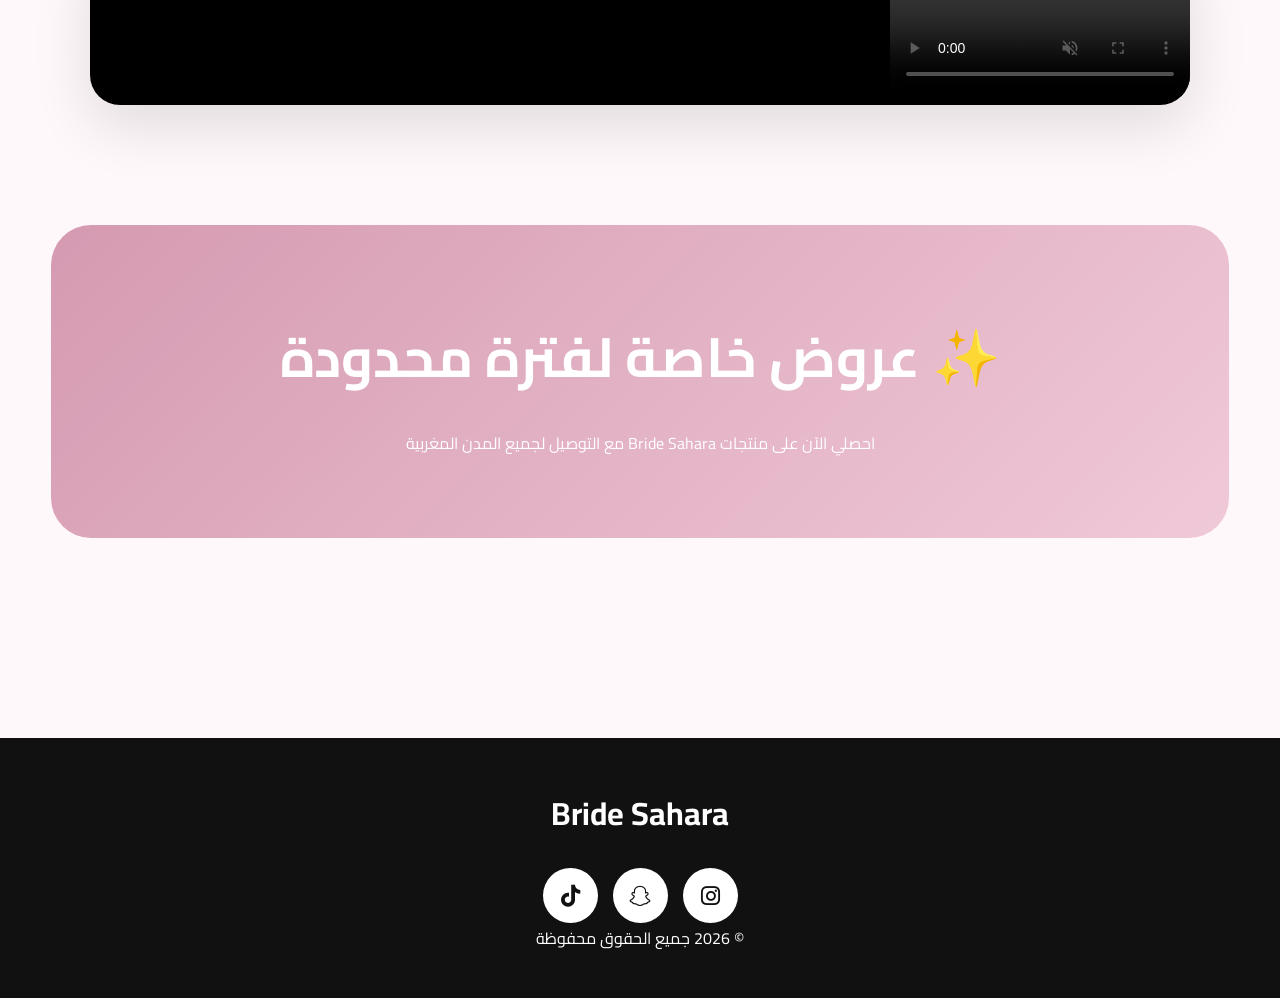
==== commit 24331f8c: "Update meta description and keywords in index.html" ====
--- a/index.html
+++ b/index.html
@@ -11,10 +11,10 @@
   <title>Bride Sahara | Luxury Skincare</title>
 
   <meta name="description"
-    content="Bride Sahara منتجات طبيعية فاخرة للعناية بالبشرة والجسم مستوحاة من أسرار الجمال الصحراوي المغربي." />
+    content="Bride Sahara منتجات طبيعية فاخرة للعناية بالبشرة والجسم مستوحاة من أسرار الجمال الصحراوي " />
 
   <meta name="keywords"
-    content="Bride Sahara, العناية بالبشرة, النيلة الصحراوية, الدلكة السودانية, الحمام المغربي" />
+    content="Bride Sahara, العناية بالبشرة, النيلة الصحراوية, الدلكة السودانية, الحمام الصحراوي" />
 
   <link rel="preconnect"
     href="https://fonts.googleapis.com">
@@ -83,7 +83,7 @@
 
         <p>
 
-          منتجات طبيعية فاخرة للعناية بالبشرة والجسم مستوحاة من أسرار الجمال المغربي الصحراوي بلمسة أنثوية راقية.
+          منتجات طبيعية فاخرة للعناية بالبشرة والجسم مستوحاة من أسرار الجمال الصحراوي بلمسة أنثوية راقية.
 
         </p>
 
--- a/style.css
+++ b/style.css
@@ -412,3 +412,45 @@
   }
 
 }
+/* VIDEO SECTION */
+
+.video-showcase{
+  padding:40px 0 20px;
+}
+
+.video-box{
+  width:100%;
+  max-width:1100px;
+  margin:auto;
+  border-radius:30px;
+  overflow:hidden;
+  position:relative;
+  box-shadow:0 20px 60px rgba(0,0,0,.12);
+  background:#000;
+}
+
+.promo-video{
+  width:100%;
+  height:auto;
+  max-height:650px;
+  display:block;
+  object-fit:cover;
+}
+
+/* MOBILE */
+
+@media(max-width:768px){
+
+  .video-showcase{
+    padding:20px 0;
+  }
+
+  .video-box{
+    border-radius:20px;
+  }
+
+  .promo-video{
+    max-height:420px;
+  }
+
+}
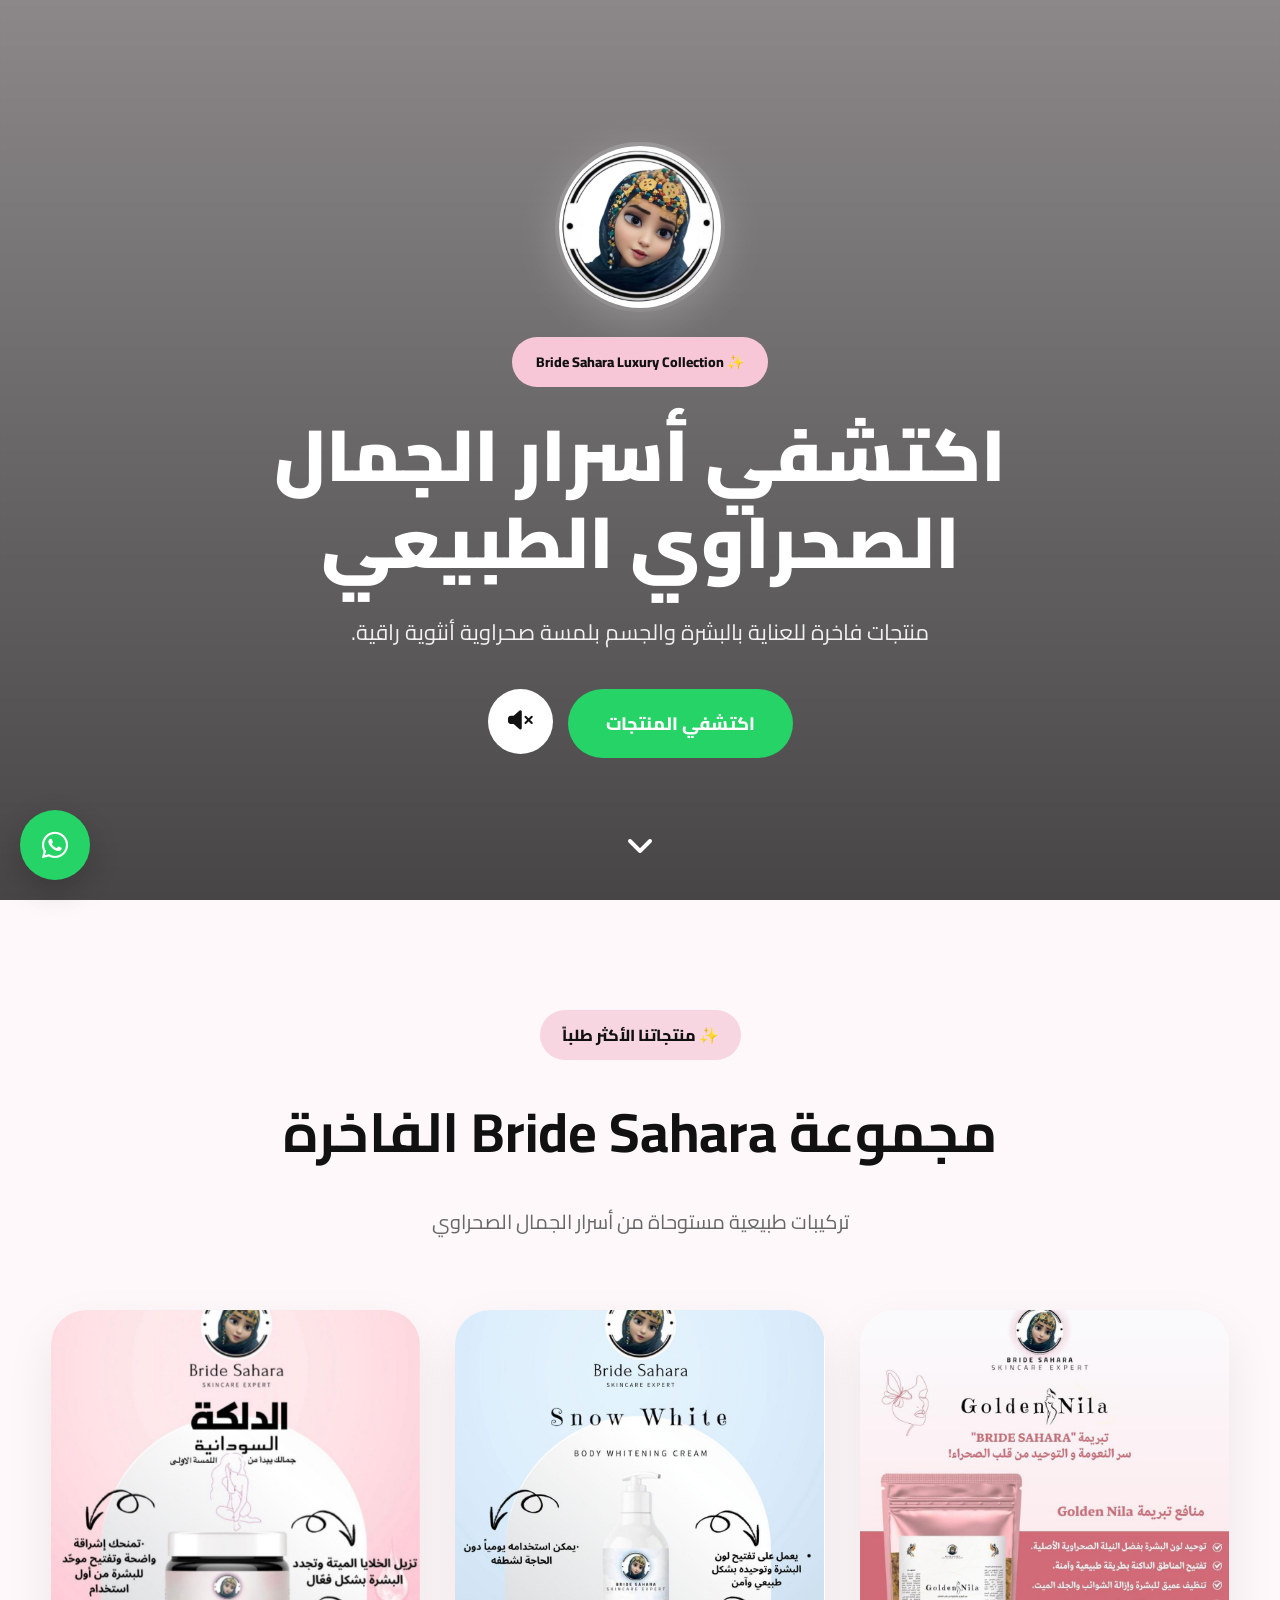
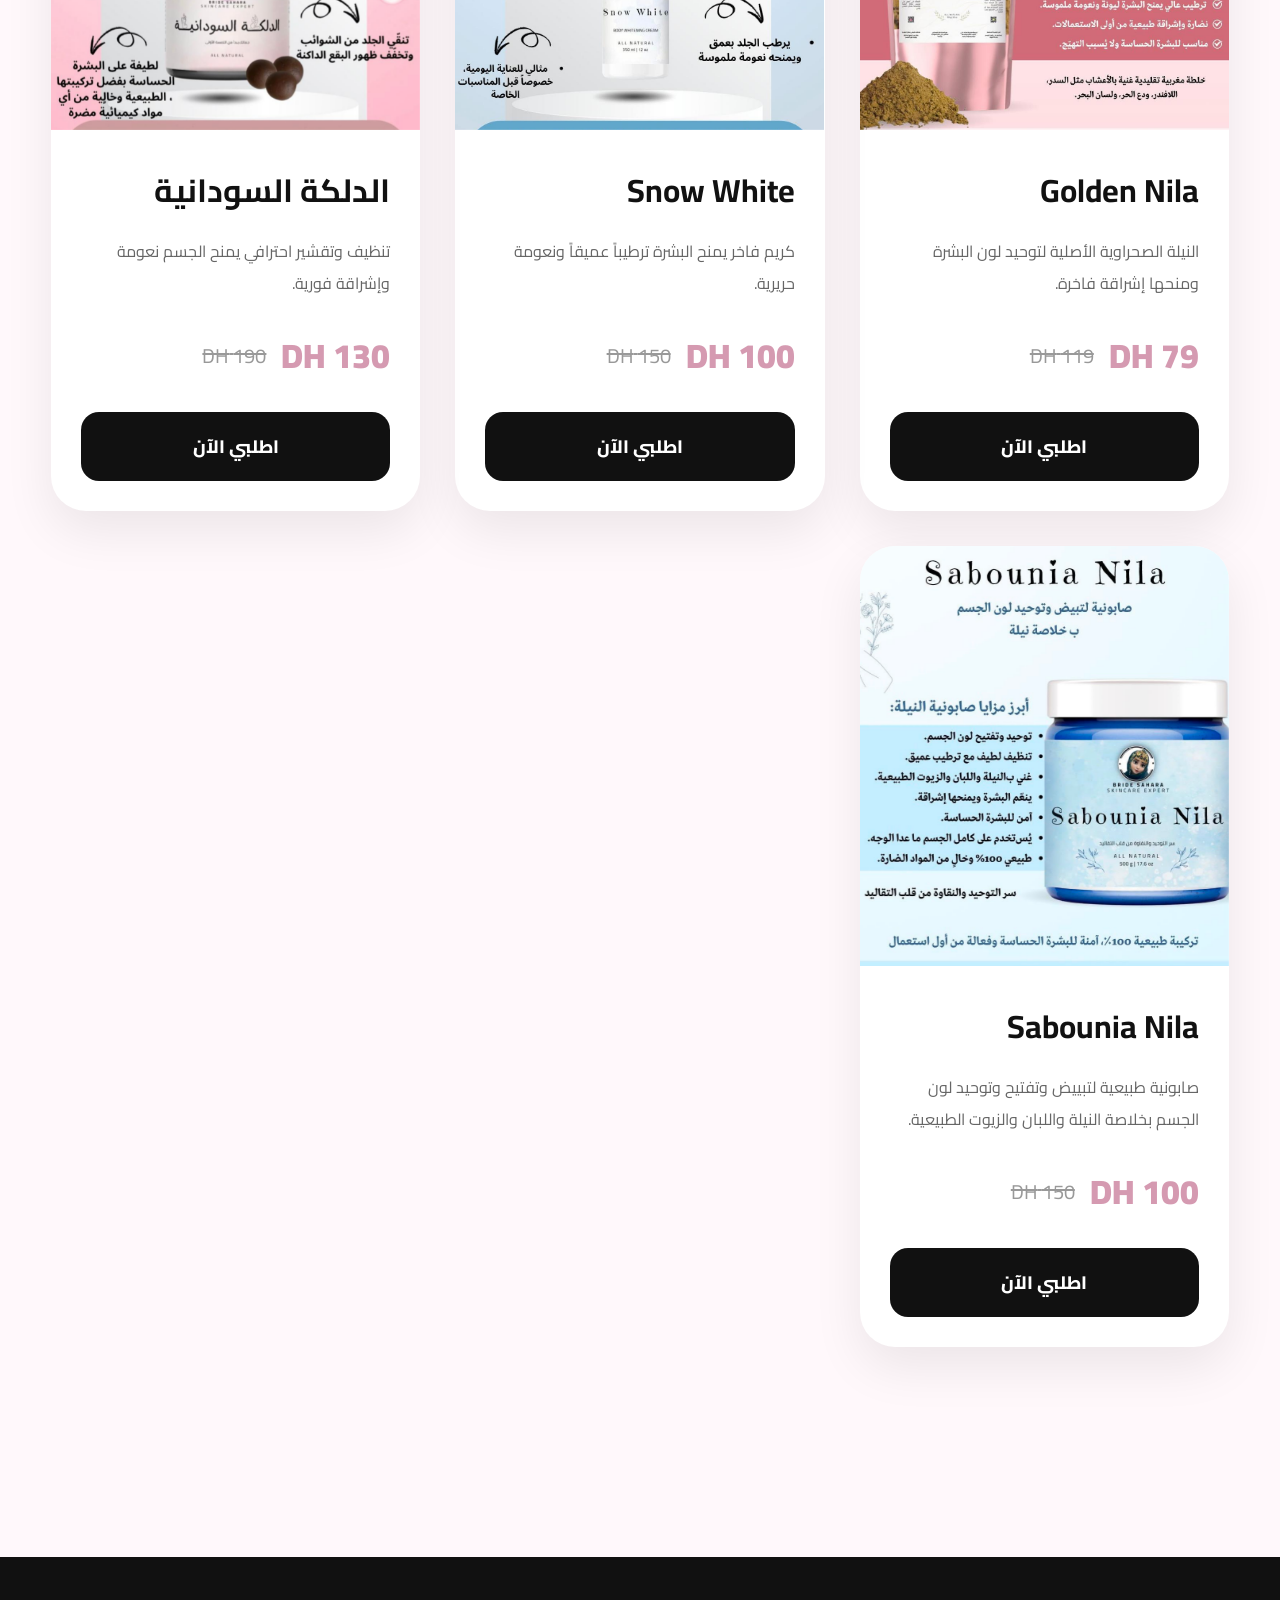
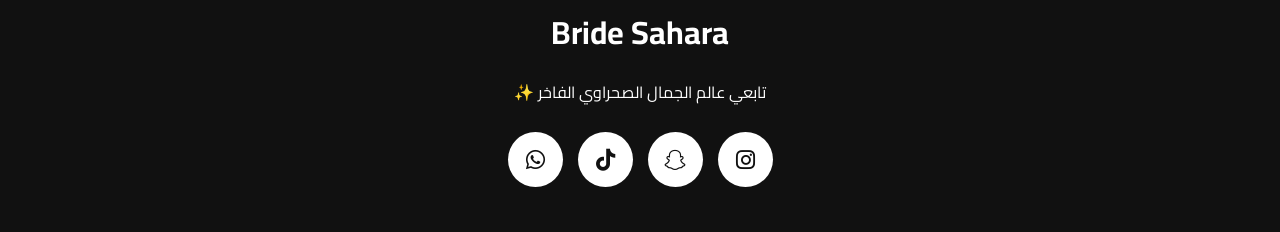
==== commit e8eaf8ae: "Update index.html" ====
--- a/index.html
+++ b/index.html
@@ -3,18 +3,12 @@
 
 <head>
 
-  <meta charset="UTF-8" />
+  <meta charset="UTF-8">
 
   <meta name="viewport"
-    content="width=device-width, initial-scale=1.0" />
-
-  <title>Bride Sahara | Luxury Skincare</title>
-
-  <meta name="description"
-    content="Bride Sahara منتجات طبيعية فاخرة للعناية بالبشرة والجسم مستوحاة من أسرار الجمال الصحراوي " />
-
-  <meta name="keywords"
-    content="Bride Sahara, العناية بالبشرة, النيلة الصحراوية, الدلكة السودانية, الحمام الصحراوي" />
+    content="width=device-width, initial-scale=1.0">
+
+  <title>Bride Sahara | Luxury Collection</title>
 
   <link rel="preconnect"
     href="https://fonts.googleapis.com">
@@ -23,15 +17,11 @@
     href="https://fonts.gstatic.com"
     crossorigin>
 
-  <link
-    href="https://fonts.googleapis.com/css2?family=Cairo:wght@300;400;600;700;800;900&display=swap"
+  <link href="https://fonts.googleapis.com/css2?family=Cairo:wght@300;400;600;700;800;900&display=swap"
     rel="stylesheet">
 
   <link rel="stylesheet"
-    href="https://cdnjs.cloudflare.com/ajax/libs/font-awesome/6.5.2/css/all.min.css" />
-
-  <link rel="stylesheet"
-    href="https://unpkg.com/aos@2.3.4/dist/aos.css" />
+    href="https://cdnjs.cloudflare.com/ajax/libs/font-awesome/6.5.2/css/all.min.css">
 
   <link rel="stylesheet"
     href="style.css">
@@ -40,433 +30,359 @@
 
 <body>
 
-  <!-- HERO -->
-
-  <section class="hero">
-
-    <div class="video-container">
-
-      <video class="hero-video"
-        autoplay
-        muted
-        loop
-        playsinline>
-
-        <source src="./images/1.mp4"
-          type="video/mp4">
-
-      </video>
+  <section class="pub-hero">
+
+    <video id="heroVideo"
+      class="pub-video"
+      autoplay
+      muted
+      loop
+      playsinline>
+
+      <source src="./images/1.mp4"
+        type="video/mp4">
+
+    </video>
+
+    <div class="pub-overlay"></div>
+
+    <div class="pub-content">
+
+      <img src="./images/logo.png"
+        class="pub-logo">
+
+      <span class="pub-badge">
+
+        ✨ Bride Sahara Luxury Collection
+
+      </span>
+
+      <h1>
+
+        اكتشفي أسرار الجمال الصحراوي الطبيعي
+
+      </h1>
+
+      <p>
+
+        منتجات فاخرة للعناية بالبشرة والجسم بلمسة صحراوية أنثوية راقية.
+
+      </p>
+
+      <div class="pub-buttons">
+
+        <a href="#products"
+          class="pub-btn">
+
+          اكتشفي المنتجات
+
+        </a>
+
+        <button id="soundBtn"
+          class="sound-btn">
+
+          <i class="fa-solid fa-volume-xmark"></i>
+
+        </button>
+
+      </div>
 
     </div>
 
-    <div class="hero-overlay"></div>
+    <div class="scroll-down">
+
+      <i class="fa-solid fa-angle-down"></i>
+
+    </div>
+
+  </section>
+
+  <section class="pub-products"
+    id="products">
 
     <div class="container">
 
-      <div class="hero-content"
-        data-aos="zoom-in">
-
-        <img src="images/logo.png"
-          class="logo">
-
-        <span class="badge">
-
-          ✨ Bride Sahara Luxury Collection
+      <div class="pub-section-title">
+
+        <span>
+
+          ✨ منتجاتنا الأكثر طلباً
 
         </span>
 
-        <h1>
-
-          اكتشفي أسرار الجمال الصحراوي الطبيعي
-
-        </h1>
+        <h2>
+
+          مجموعة Bride Sahara الفاخرة
+
+        </h2>
 
         <p>
 
-          منتجات طبيعية فاخرة للعناية بالبشرة والجسم مستوحاة من أسرار الجمال الصحراوي بلمسة أنثوية راقية.
+          تركيبات طبيعية مستوحاة من أسرار الجمال الصحراوي 
 
         </p>
 
-        <div class="hero-btns">
-
-          <a href="#products"
-            class="btn btn-outline">
-
-            مشاهدة المنتجات
-
-          </a>
+      </div>
+
+      <div class="pub-products-grid">
+
+        <div class="pub-product-card">
+
+          <div class="pub-product-image">
+
+            <img src="./images/goldennila.jpeg"
+              alt="Golden Nila">
+
+          </div>
+
+          <div class="pub-product-info">
+
+            <h3>
+
+              Golden Nila
+
+            </h3>
+
+            <p>
+
+              النيلة الصحراوية الأصلية لتوحيد لون البشرة ومنحها إشراقة فاخرة.
+
+            </p>
+
+            <div class="pub-price">
+
+              <span class="new-price">
+
+                79 DH
+
+              </span>
+
+              <span class="old-price">
+
+                119 DH
+
+              </span>
+
+            </div>
+
+            <button
+              class="pub-order-btn order-btn"
+              data-product="Golden Nila">
+
+              اطلبي الآن
+
+            </button>
+
+          </div>
 
         </div>
 
+        <div class="pub-product-card">
+
+          <div class="pub-product-image">
+
+            <img src="./images/snowwhite.jpeg"
+              alt="Snow White">
+
+          </div>
+
+          <div class="pub-product-info">
+
+            <h3>
+
+              Snow White
+
+            </h3>
+
+            <p>
+
+              كريم فاخر يمنح البشرة ترطيباً عميقاً ونعومة حريرية.
+
+            </p>
+
+            <div class="pub-price">
+
+              <span class="new-price">
+
+                100 DH
+
+              </span>
+
+              <span class="old-price">
+
+                150 DH
+
+              </span>
+
+            </div>
+
+            <button
+              class="pub-order-btn order-btn"
+              data-product="Snow White">
+
+              اطلبي الآن
+
+            </button>
+
+          </div>
+
+        </div>
+
+        <div class="pub-product-card">
+
+          <div class="pub-product-image">
+
+            <img src="./images/3.jpeg"
+              alt="الدلكة السودانية">
+
+          </div>
+
+          <div class="pub-product-info">
+
+            <h3>
+
+              الدلكة السودانية
+
+            </h3>
+
+            <p>
+
+              تنظيف وتقشير احترافي يمنح الجسم نعومة وإشراقة فورية.
+
+            </p>
+
+            <div class="pub-price">
+
+              <span class="new-price">
+
+                130 DH
+
+              </span>
+
+              <span class="old-price">
+
+                190 DH
+
+              </span>
+
+            </div>
+
+            <button
+              class="pub-order-btn order-btn"
+              data-product="الدلكة السودانية">
+
+              اطلبي الآن
+
+            </button>
+
+          </div>
+
+        </div>
+
+        <div class="pub-product-card">
+
+          <div class="pub-product-image">
+
+            <img src="./images/IMG-20260709-WA0005.jpg"
+              alt="Sabounia Nila">
+
+          </div>
+
+          <div class="pub-product-info">
+
+            <h3>
+
+              Sabounia Nila
+
+            </h3>
+
+            <p>
+
+              صابونية طبيعية لتبييض وتفتيح وتوحيد لون الجسم بخلاصة النيلة واللبان والزيوت الطبيعية.
+
+            </p>
+
+            <div class="pub-price">
+
+              <span class="new-price">
+
+                100 DH
+
+              </span>
+
+              <span class="old-price">
+
+                150 DH
+
+              </span>
+
+            </div>
+
+            <button
+              class="pub-order-btn order-btn"
+              data-product="Sabounia Nila">
+
+              اطلبي الآن
+
+            </button>
+
+          </div>
+
+        </div>
+
       </div>
 
     </div>
 
   </section>
 
-  <!-- TRUST -->
-
-  <section class="trust-bar">
-
-    <div class="trust-item">
-      <i class="fa-solid fa-truck-fast"></i>
-      توصيل سريع
+  <footer>
+
+    <h3>
+
+      Bride Sahara
+
+    </h3>
+
+    <p>
+
+      تابعي عالم الجمال الصحراوي الفاخر ✨
+
+    </p>
+
+    <div class="socials">
+
+      <a href="https://www.instagram.com/bride_sahara/"
+        target="_blank">
+
+        <i class="fab fa-instagram"></i>
+
+      </a>
+
+      <a href="https://www.snapchat.com/@bride_sahara"
+        target="_blank">
+
+        <i class="fab fa-snapchat"></i>
+
+      </a>
+
+      <a href="https://www.tiktok.com/@bride__sahara"
+        target="_blank">
+
+        <i class="fab fa-tiktok"></i>
+
+      </a>
+
+      <a href="https://wa.me/212605945494"
+        target="_blank">
+
+        <i class="fab fa-whatsapp"></i>
+
+      </a>
+
     </div>
 
-    <div class="trust-item">
-      <i class="fa-solid fa-shield-heart"></i>
-      منتجات أصلية
-    </div>
-
-    <div class="trust-item">
-      <i class="fa-solid fa-money-bill-wave"></i>
-      الدفع عند الاستلام
-    </div>
-
-    <div class="trust-item">
-      <i class="fa-solid fa-star"></i>
-      جودة Premium
-    </div>
-
-  </section>
-
-  <!-- PRODUCTS -->
-
-  <section class="section"
-    id="products">
-
-    <div class="container">
-
-      <div class="section-title"
-        data-aos="fade-up">
-
-        <h2>
-
-          منتجات Bride Sahara
-
-        </h2>
-
-        <p>
-
-          مجموعة مختارة بعناية لجمالك الطبيعي
-
-        </p>
-
-      </div>
-
-      <div class="products-grid">
-
-        <!-- PRODUCT 1 -->
-
-        <div class="product-card"
-          data-aos="fade-up">
-
-          <img src="images/1.jpeg">
-
-          <div class="product-info">
-
-            <h3>Golden Nila</h3>
-
-            <p>
-
-              النيلة الصحراوية الأصلية لتوحيد لون البشرة ومنحها نعومة وإشراقة طبيعية.
-
-            </p>
-
-            <div class="product-price">
-
-              199 DH
-
-              <span>
-
-                299 DH
-
-              </span>
-
-            </div>
-
-            <button class="product-btn"
-              onclick="openModal('Golden Nila')">
-
-              اطلبي الآن
-
-            </button>
-
-          </div>
-
-        </div>
-
-        <!-- PRODUCT 2 -->
-
-        <div class="product-card"
-          data-aos="fade-up">
-
-          <img src="images/2.jpeg">
-
-          <div class="product-info">
-
-            <h3>Snow White</h3>
-
-            <p>
-
-              كريم ترطيب وتفتيح يمنح البشرة نعومة ولمسة حريرية يومياً.
-
-            </p>
-
-            <div class="product-price">
-
-              249 DH
-
-              <span>
-
-                349 DH
-
-              </span>
-
-            </div>
-
-            <button class="product-btn"
-              onclick="openModal('Snow White')">
-
-              اطلبي الآن
-
-            </button>
-
-          </div>
-
-        </div>
-
-        <!-- PRODUCT 3 -->
-
-        <div class="product-card"
-          data-aos="fade-up">
-
-          <img src="images/3.jpeg">
-
-          <div class="product-info">
-
-            <h3>الدلكة السودانية</h3>
-
-            <p>
-
-              تنظيف عميق وتقشير فعال يمنح البشرة إشراقة موحدة وملمساً ناعماً.
-
-            </p>
-
-            <div class="product-price">
-
-              179 DH
-
-              <span>
-
-                279 DH
-
-              </span>
-
-            </div>
-
-            <button class="product-btn"
-              onclick="openModal('الدلكة السودانية')">
-
-              اطلبي الآن
-
-            </button>
-
-          </div>
-
-        </div>
-
-        <!-- PRODUCT 4 -->
-
-        <div class="product-card"
-          data-aos="fade-up">
-
-          <img src="images/4.jpeg">
-
-          <div class="product-info">
-
-            <h3>Body Henna</h3>
-
-            <p>
-
-              خلطة طبيعية لتقشير الجسم وتخفيف التصبغات والبقع الداكنة.
-
-            </p>
-
-            <div class="product-price">
-
-              199 DH
-
-              <span>
-
-                299 DH
-
-              </span>
-
-            </div>
-
-            <button class="product-btn"
-              onclick="openModal('Body Henna')">
-
-              اطلبي الآن
-
-            </button>
-
-          </div>
-
-        </div>
-
-        <!-- PRODUCT 5 -->
-
-        <div class="product-card"
-          data-aos="fade-up">
-
-          <img src="images/5.jpeg">
-
-          <div class="product-info">
-
-            <h3>Sabounia Nila</h3>
-
-            <p>
-
-              صابونية النيلة لترطيب الجسم وتوحيد اللون بتركيبة مغذية فاخرة.
-
-            </p>
-
-            <div class="product-price">
-
-              149 DH
-
-              <span>
-
-                249 DH
-
-              </span>
-
-            </div>
-
-            <button class="product-btn"
-              onclick="openModal('Sabounia Nila')">
-
-              اطلبي الآن
-
-            </button>
-
-          </div>
-
-        </div>
-
-      </div>
-
-    </div>
-
-  </section>
-<!-- VIDEO SECTION -->
-
-<section class="video-showcase">
-
-  <div class="container">
-
-    <div class="video-box">
-
-      <video
-        autoplay
-        muted
-        loop
-        playsinline
-        controls>
-
-        <source src="./images/1.mp4"
-          type="video/mp4">
-
-      </video>
-
-    </div>
-
-  </div>
-
-</section>
-  <!-- OFFER -->
-
-  <section class="section">
-
-    <div class="container">
-
-      <div class="offer"
-        data-aos="zoom-in">
-
-        <h2>
-
-          ✨ عروض خاصة لفترة محدودة
-
-        </h2>
-
-        <p>
-
-          احصلي الآن على منتجات Bride Sahara مع التوصيل لجميع المدن المغربية
-
-        </p>
-
-      </div>
-
-    </div>
-
-  </section>
-
-  <!-- ORDER MODAL -->
-
-  <div class="order-modal"
-    id="orderModal">
-
-    <div class="order-box">
-
-      <span class="close-modal"
-        onclick="closeModal()">
-
-        &times;
-
-      </span>
-
-      <h2>
-
-        طلب المنتج
-
-      </h2>
-
-      <form id="orderForm">
-
-        <input type="text"
-          id="fullname"
-          placeholder="الاسم الكامل"
-          required>
-
-        <input type="tel"
-          id="phone"
-          placeholder="رقم الهاتف"
-          required>
-
-        <input type="text"
-          id="address"
-          placeholder="العنوان"
-          required>
-
-        <input type="text"
-          id="product"
-          readonly>
-
-        <button type="submit">
-
-          تأكيد الطلب عبر واتساب
-
-        </button>
-
-      </form>
-
-    </div>
-
-  </div>
-
-  <!-- FLOATING -->
+  </footer>
 
   <a href="https://wa.me/212605945494"
     class="floating-whatsapp"
@@ -476,104 +392,181 @@
 
   </a>
 
-  <!-- FOOTER -->
-
-  <footer>
-
-    <h3>
-
-      Bride Sahara
-
-    </h3>
-
-    <div class="socials">
-
-      <a href="https://www.instagram.com/bride_sahara/"
-        target="_blank">
-
-        <i class="fab fa-instagram"></i>
-
-      </a>
-
-      <a href="https://www.snapchat.com/@bride_sahara"
-        target="_blank">
-
-        <i class="fab fa-snapchat"></i>
-
-      </a>
-
-      <a href="https://www.tiktok.com/@bride__sahara"
-        target="_blank">
-
-        <i class="fab fa-tiktok"></i>
-
-      </a>
+  <div class="order-modal"
+    id="orderModal">
+
+    <div class="order-box">
+
+      <span class="close-modal"
+        id="closeModal">
+
+        &times;
+
+      </span>
+
+      <h2>
+
+        إتمام الطلب ✨
+
+      </h2>
+
+      <form id="orderForm">
+
+        <input
+          type="text"
+          id="customerName"
+          placeholder="الاسم الكامل"
+          required>
+
+        <input
+          type="tel"
+          id="customerPhone"
+          placeholder="رقم الهاتف"
+          required>
+
+        <input
+          type="text"
+          id="customerAddress"
+          placeholder="العنوان الكامل"
+          required>
+
+        <input
+          type="text"
+          id="productName"
+          readonly>
+
+        <button type="submit">
+
+          إرسال الطلب عبر واتساب
+
+        </button>
+
+      </form>
 
     </div>
 
-    <p>
-
-      © 2026 جميع الحقوق محفوظة
-
-    </p>
-
-  </footer>
-
-  <script src="https://unpkg.com/aos@2.3.4/dist/aos.js"></script>
+  </div>
 
   <script>
 
-    AOS.init({
-      duration:1000,
-      once:true
+    /* VIDEO SOUND */
+
+    const video =
+      document.getElementById("heroVideo");
+
+    const soundBtn =
+      document.getElementById("soundBtn");
+
+    let isMuted = true;
+
+    soundBtn.addEventListener("click", () => {
+
+      if (isMuted) {
+
+        video.muted = false;
+
+        soundBtn.innerHTML =
+          '<i class="fa-solid fa-volume-high"></i>';
+
+        isMuted = false;
+
+      } else {
+
+        video.muted = true;
+
+        soundBtn.innerHTML =
+          '<i class="fa-solid fa-volume-xmark"></i>';
+
+        isMuted = true;
+
+      }
+
     });
 
-    function openModal(productName){
-
-      document.getElementById("orderModal").style.display = "flex";
-
-      document.getElementById("product").value = productName;
-
-    }
-
-    function closeModal(){
-
-      document.getElementById("orderModal").style.display = "none";
-
-    }
-
-    window.onclick = function(e){
-
-      const modal = document.getElementById("orderModal");
-
-      if(e.target == modal){
+    /* ORDER MODAL */
+
+    const modal =
+      document.getElementById("orderModal");
+
+    const closeModal =
+      document.getElementById("closeModal");
+
+    const productInput =
+      document.getElementById("productName");
+
+    // Event Delegation لالتقاط أي منتج حالي أو مستقبلي
+
+    document.addEventListener("click", (e) => {
+
+      if (e.target.classList.contains("order-btn")) {
+
+        const product = e.target.dataset.product;
+
+        productInput.value = product;
+
+        modal.style.display = "flex";
+
+      }
+
+    });
+
+    closeModal.addEventListener("click", () => {
+
+      modal.style.display = "none";
+
+    });
+
+    window.addEventListener("click", (e) => {
+
+      if(e.target === modal){
 
         modal.style.display = "none";
 
       }
 
-    }
-
-    document.getElementById("orderForm").addEventListener("submit",function(e){
+    });
+
+    /* SEND TO WHATSAPP */
+
+    document
+      .getElementById("orderForm")
+      .addEventListener("submit", function(e){
 
       e.preventDefault();
 
-      let fullname = document.getElementById("fullname").value;
-
-      let phone = document.getElementById("phone").value;
-
-      let address = document.getElementById("address").value;
-
-      let product = document.getElementById("product").value;
-
-      let message =
-`طلب جديد %0A
-الاسم: ${fullname}%0A
-الهاتف: ${phone}%0A
-العنوان: ${address}%0A
-المنتج: ${product}`;
-
-      window.open(`https://wa.me/212605945494?text=${message}`,'_blank');
+      const name =
+        document.getElementById("customerName").value;
+
+      const phone =
+        document.getElementById("customerPhone").value;
+
+      const address =
+        document.getElementById("customerAddress").value;
+
+      const product =
+        document.getElementById("productName").value;
+
+      const message =
+
+`✨ طلب جديد من Bride Sahara
+
+👤 الاسم:
+${name}
+
+📞 رقم الهاتف:
+${phone}
+
+📍 العنوان:
+${address}
+
+🛍️ المنتج:
+${product}`;
+
+      const whatsappURL =
+
+`https://wa.me/212605945494?text=${encodeURIComponent(message)}`;
+
+      window.open(whatsappURL, "_blank");
 
     });
 
--- a/style.css
+++ b/style.css
@@ -1,3 +1,11 @@
+:root{
+  --primary:#d59ab1;
+  --secondary:#f7c6d7;
+  --dark:#111;
+  --light:#fff8fb;
+  --white:#fff;
+}
+
 *{
   margin:0;
   padding:0;
@@ -10,7 +18,7 @@
 
 body{
   font-family:'Cairo',sans-serif;
-  background:#fff8fb;
+  background:var(--light);
   color:#222;
   overflow-x:hidden;
 }
@@ -30,110 +38,272 @@
   margin:auto;
 }
 
-/* HERO */
-
-.hero{
-  min-height:100vh;
+/* HERO VIDEO */
+
+.pub-hero{
   position:relative;
+  width:100%;
+  min-height:100svh;
   overflow:hidden;
   display:flex;
   align-items:center;
   justify-content:center;
-  padding:120px 0;
-}
-
-.video-container{
+}
+
+.pub-video{
   position:absolute;
   inset:0;
   width:100%;
   height:100%;
-  overflow:hidden;
-  z-index:0;
-}
-
-.hero-video{
-  width:100%;
-  height:100%;
   object-fit:cover;
 }
 
-.hero-overlay{
+.pub-overlay{
   position:absolute;
   inset:0;
-  background:rgba(0,0,0,.55);
+  background:linear-gradient(
+    rgba(0,0,0,.45),
+    rgba(0,0,0,.72)
+  );
+  backdrop-filter:blur(2px);
   z-index:1;
 }
 
-.hero-content{
+.pub-content{
   position:relative;
   z-index:5;
   text-align:center;
   color:white;
-  max-width:850px;
-  padding:55px;
-}
-
-.logo{
+  width:90%;
+  max-width:900px;
+  padding:40px 0;
+}
+
+.pub-logo{
   width:170px;
   height:170px;
   object-fit:cover;
+  border-radius:50%;
   margin:auto;
   margin-bottom:25px;
-  border-radius:50%;
-  border:4px solid rgba(255,255,255,.25);
-  box-shadow:0 10px 35px rgba(255,255,255,.25);
-}
-
-.badge{
+  border:4px solid rgba(255,255,255,.2);
+  box-shadow:0 10px 40px rgba(255,255,255,.2);
+}
+
+.pub-badge{
   display:inline-block;
-  background:#f7c6d7;
+  background:var(--secondary);
   color:#111;
   padding:12px 24px;
   border-radius:60px;
-  font-size:14px;
   font-weight:800;
   margin-bottom:25px;
-}
-
-.hero h1{
-  font-size:65px;
+  font-size:14px;
+}
+
+.pub-content h1{
+  font-size:72px;
   line-height:1.2;
   margin-bottom:25px;
   font-weight:900;
 }
 
-.hero p{
+.pub-content p{
   font-size:22px;
   line-height:2;
+  color:#f1f1f1;
   margin-bottom:35px;
-  color:#f1f1f1;
-}
-
-.hero-btns{
-  display:flex;
+}
+
+.pub-buttons{
+  display:flex;
+  justify-content:center;
   gap:15px;
-  justify-content:center;
-}
-
-.btn{
-  padding:18px 35px;
+  flex-wrap:wrap;
+}
+
+.pub-btn{
+  background:#25D366;
+  color:white;
+  padding:18px 38px;
   border-radius:60px;
   font-size:18px;
   font-weight:800;
-  transition:.4s;
-}
-
-.btn-outline{
-  border:2px solid white;
-  color:white;
-}
-
-.btn-outline:hover{
+  display:inline-flex;
+  align-items:center;
+  gap:10px;
+  transition:.3s;
+}
+
+.pub-btn:hover{
+  transform:translateY(-5px);
+}
+
+.sound-btn{
+  width:65px;
+  height:65px;
+  border:none;
+  border-radius:50%;
   background:white;
   color:#111;
-}
-
-/* TRUST */
+  font-size:22px;
+  cursor:pointer;
+  transition:.3s;
+}
+
+.sound-btn:hover{
+  transform:scale(1.08);
+}
+
+.scroll-down{
+  position:absolute;
+  bottom:25px;
+  left:50%;
+  transform:translateX(-50%);
+  z-index:5;
+  color:white;
+  font-size:32px;
+  animation:down 1.5s infinite;
+}
+
+@keyframes down{
+
+  0%{
+    transform:translate(-50%,0);
+  }
+
+  50%{
+    transform:translate(-50%,10px);
+  }
+
+  100%{
+    transform:translate(-50%,0);
+  }
+
+}
+
+/* PRODUCTS */
+
+.pub-products{
+  padding:110px 0;
+  background:var(--light);
+}
+
+.pub-section-title{
+  text-align:center;
+  margin-bottom:70px;
+}
+
+.pub-section-title span{
+  display:inline-block;
+  background:#f7d6e1;
+  color:#111;
+  padding:10px 22px;
+  border-radius:50px;
+  font-weight:800;
+  margin-bottom:20px;
+}
+
+.pub-section-title h2{
+  font-size:55px;
+  margin-bottom:20px;
+  color:#111;
+}
+
+.pub-section-title p{
+  color:#666;
+  font-size:20px;
+}
+
+.pub-products-grid{
+  display:grid;
+  grid-template-columns:repeat(auto-fit,minmax(320px,1fr));
+  gap:35px;
+}
+
+.pub-product-card{
+  background:white;
+  border-radius:35px;
+  overflow:hidden;
+  box-shadow:0 20px 50px rgba(0,0,0,.08);
+  transition:.4s;
+}
+
+.pub-product-card:hover{
+  transform:translateY(-12px);
+}
+
+.pub-product-image{
+  width:100%;
+  height:420px;
+  overflow:hidden;
+}
+
+.pub-product-image img{
+  width:100%;
+  height:100%;
+  object-fit:cover;
+  transition:.5s;
+}
+
+.pub-product-card:hover img{
+  transform:scale(1.06);
+}
+
+.pub-product-info{
+  padding:30px;
+}
+
+.pub-product-info h3{
+  font-size:32px;
+  margin-bottom:15px;
+  color:#111;
+}
+
+.pub-product-info p{
+  color:#666;
+  line-height:2;
+  margin-bottom:25px;
+}
+
+.pub-price{
+  display:flex;
+  align-items:center;
+  gap:15px;
+  margin-bottom:25px;
+}
+
+.new-price{
+  font-size:34px;
+  font-weight:900;
+  color:var(--primary);
+}
+
+.old-price{
+  font-size:20px;
+  color:#999;
+  text-decoration:line-through;
+}
+
+.pub-order-btn{
+  width:100%;
+  background:var(--dark);
+  color:white;
+  display:flex;
+  justify-content:center;
+  align-items:center;
+  padding:18px;
+  border-radius:18px;
+  font-size:18px;
+  font-weight:800;
+  transition:.3s;
+}
+
+.pub-order-btn:hover{
+  background:var(--primary);
+}
+
+/* TRUST BAR */
 
 .trust-bar{
   background:white;
@@ -152,94 +322,7 @@
 }
 
 .trust-item i{
-  color:#d59ab1;
-}
-
-/* SECTION */
-
-.section{
-  padding:100px 0;
-}
-
-.section-title{
-  text-align:center;
-  margin-bottom:60px;
-}
-
-.section-title h2{
-  font-size:48px;
-  margin-bottom:15px;
-}
-
-/* PRODUCTS */
-
-.products-grid{
-  display:grid;
-  grid-template-columns:repeat(auto-fit,minmax(270px,1fr));
-  gap:30px;
-}
-
-.product-card{
-  background:white;
-  border-radius:35px;
-  overflow:hidden;
-  box-shadow:0 15px 40px rgba(0,0,0,.06);
-  transition:.4s;
-}
-
-.product-card:hover{
-  transform:translateY(-10px);
-}
-
-.product-card img{
-  width:100%;
-  height:420px;
-  object-fit:cover;
-}
-
-.product-info{
-  padding:30px;
-}
-
-.product-info h3{
-  font-size:28px;
-  margin-bottom:15px;
-}
-
-.product-info p{
-  line-height:2;
-  color:#666;
-  margin-bottom:20px;
-}
-
-.product-price{
-  font-size:30px;
-  font-weight:900;
-  color:#d59ab1;
-  margin-bottom:20px;
-}
-
-.product-price span{
-  font-size:18px;
-  color:#999;
-  text-decoration:line-through;
-  margin-right:10px;
-}
-
-.product-btn{
-  border:none;
-  background:#111;
-  color:white;
-  padding:15px 28px;
-  border-radius:50px;
-  font-family:'Cairo',sans-serif;
-  font-size:16px;
-  font-weight:800;
-  cursor:pointer;
-}
-
-.product-btn:hover{
-  background:#d59ab1;
+  color:var(--primary);
 }
 
 /* OFFER */
@@ -247,7 +330,7 @@
 .offer{
   background:linear-gradient(
     135deg,
-    #d59ab1,
+    var(--primary),
     #f0c9d8
   );
   border-radius:40px;
@@ -357,6 +440,7 @@
   justify-content:center;
   z-index:999;
   font-size:30px;
+  box-shadow:0 10px 30px rgba(0,0,0,.2);
 }
 
 /* FOOTER */
@@ -374,83 +458,152 @@
   margin-bottom:15px;
 }
 
+/* PERFORMANCE */
+
+.pub-video,
+img{
+  will-change:transform;
+  backface-visibility:hidden;
+}
+
+video{
+  pointer-events:none;
+}
+
 /* MOBILE */
 
 @media(max-width:768px){
 
-  .hero{
-    padding:80px 0;
-  }
-
-  .hero-content{
-    padding:20px;
-  }
-
-  .logo{
+  .pub-content h1{
+    font-size:42px;
+  }
+
+  .pub-content p{
+    font-size:18px;
+  }
+
+  .pub-logo{
     width:120px;
     height:120px;
   }
 
-  .hero h1{
+  .pub-products{
+    padding:80px 0;
+  }
+
+  .pub-section-title h2{
     font-size:38px;
   }
 
-  .hero p{
-    font-size:18px;
-  }
-
-  .section-title h2{
-    font-size:34px;
+  .pub-section-title p{
+    font-size:17px;
+  }
+
+  .pub-product-image{
+    height:320px;
   }
 
   .offer h2{
     font-size:38px;
   }
 
-  .product-card img{
-    height:auto;
-  }
-
-}
-/* VIDEO SECTION */
-
-.video-showcase{
-  padding:40px 0 20px;
-}
-
-.video-box{
-  width:100%;
-  max-width:1100px;
-  margin:auto;
-  border-radius:30px;
-  overflow:hidden;
+}
+/* ORDER BUTTON */
+
+.pub-order-btn{
+  width:100%;
+  background:var(--dark);
+  color:white;
+  border:none;
+  display:flex;
+  justify-content:center;
+  align-items:center;
+  padding:18px;
+  border-radius:18px;
+  font-size:18px;
+  font-weight:800;
+  transition:.3s;
+  cursor:pointer;
+  font-family:'Cairo',sans-serif;
+}
+
+.pub-order-btn:hover{
+  background:var(--primary);
+}
+
+/* ORDER MODAL */
+
+.order-modal{
+  position:fixed;
+  inset:0;
+  background:rgba(0,0,0,.7);
+  display:none;
+  align-items:center;
+  justify-content:center;
+  z-index:99999;
+  padding:20px;
+}
+
+.order-box{
+  background:white;
+  width:100%;
+  max-width:500px;
+  border-radius:35px;
+  padding:40px;
   position:relative;
-  box-shadow:0 20px 60px rgba(0,0,0,.12);
-  background:#000;
-}
-
-.promo-video{
-  width:100%;
-  height:auto;
-  max-height:650px;
-  display:block;
-  object-fit:cover;
-}
-
-/* MOBILE */
-
-@media(max-width:768px){
-
-  .video-showcase{
-    padding:20px 0;
-  }
-
-  .video-box{
-    border-radius:20px;
-  }
-
-  .promo-video{
-    max-height:420px;
-  }
-
-}
+  animation:popup .3s ease;
+}
+
+@keyframes popup{
+
+  from{
+    transform:scale(.8);
+    opacity:0;
+  }
+
+  to{
+    transform:scale(1);
+    opacity:1;
+  }
+
+}
+
+.close-modal{
+  position:absolute;
+  top:15px;
+  left:20px;
+  font-size:38px;
+  cursor:pointer;
+}
+
+.order-box h2{
+  text-align:center;
+  margin-bottom:30px;
+  font-size:32px;
+}
+
+.order-box form{
+  display:flex;
+  flex-direction:column;
+  gap:15px;
+}
+
+.order-box input{
+  padding:18px;
+  border-radius:16px;
+  border:1px solid #ddd;
+  font-family:'Cairo',sans-serif;
+  font-size:16px;
+}
+
+.order-box button{
+  background:#25D366;
+  color:white;
+  border:none;
+  padding:18px;
+  border-radius:16px;
+  font-size:18px;
+  font-weight:800;
+  cursor:pointer;
+  font-family:'Cairo',sans-serif;
+}
